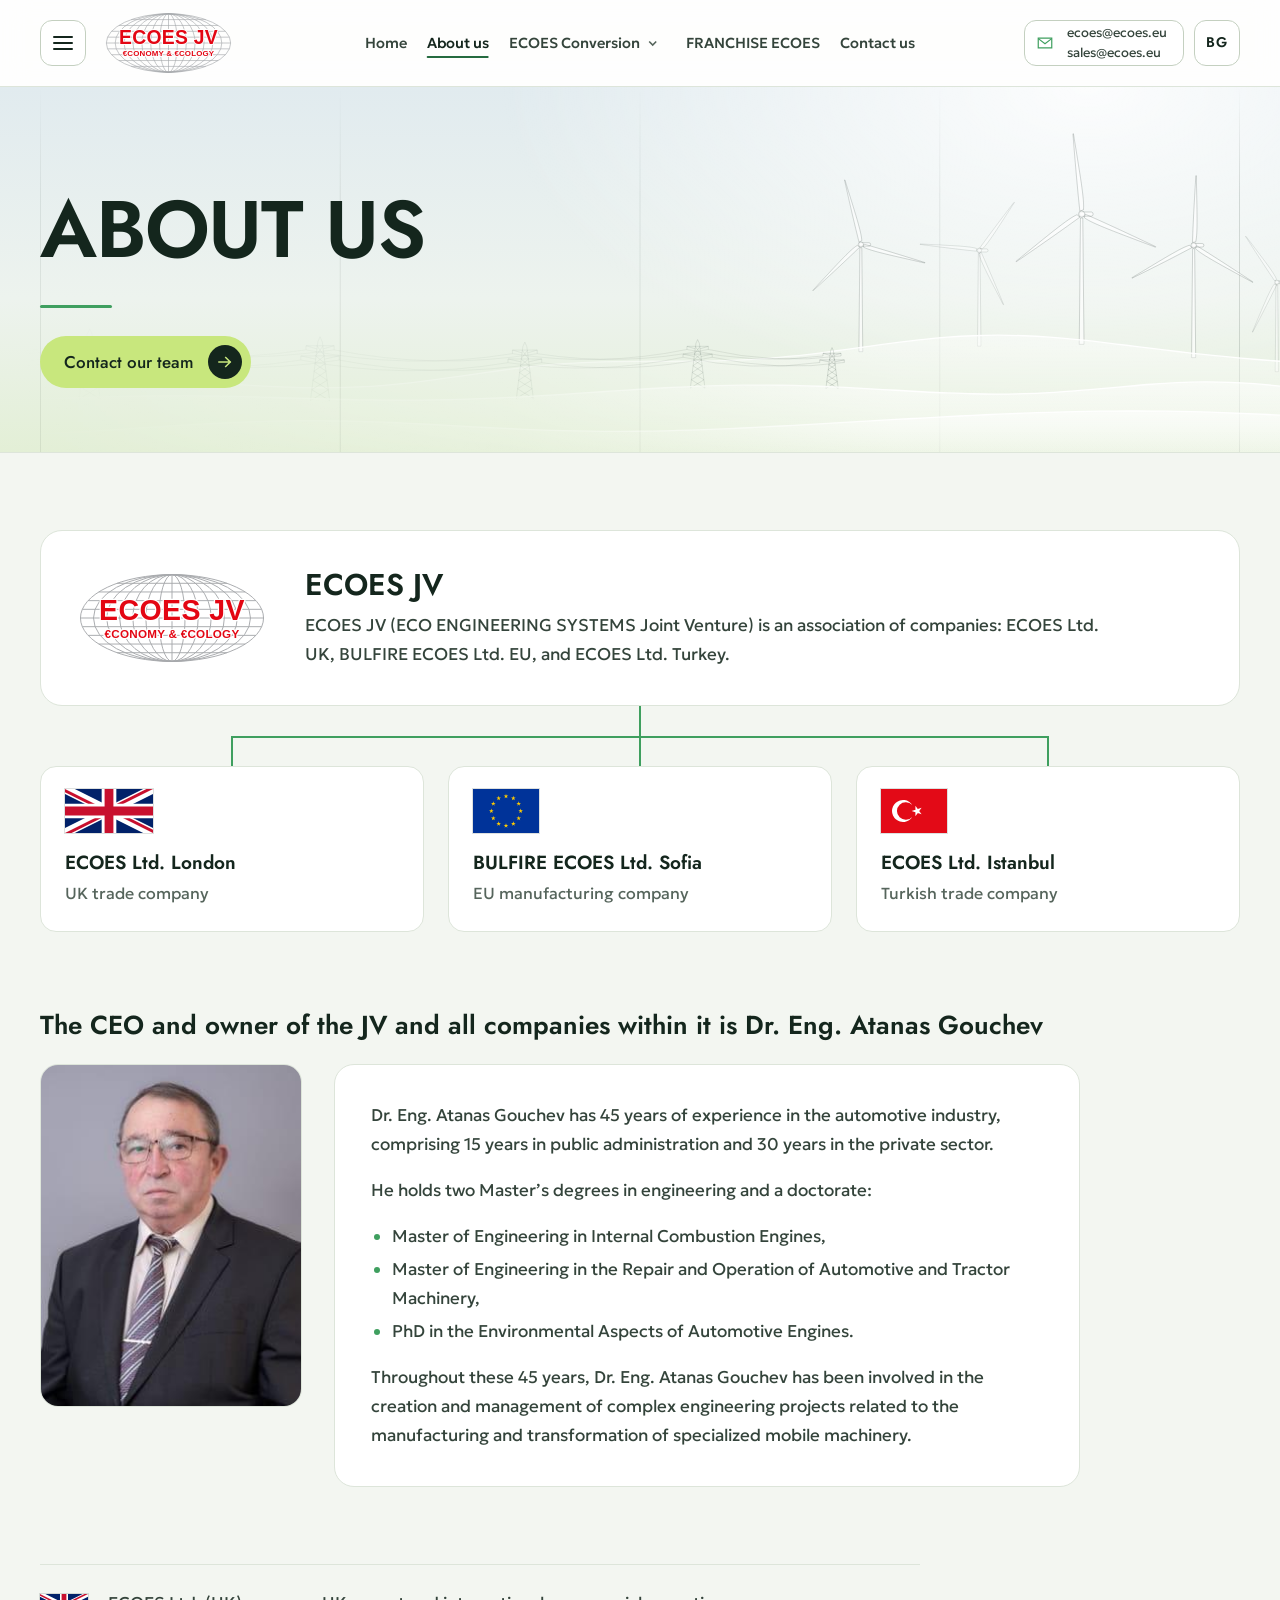
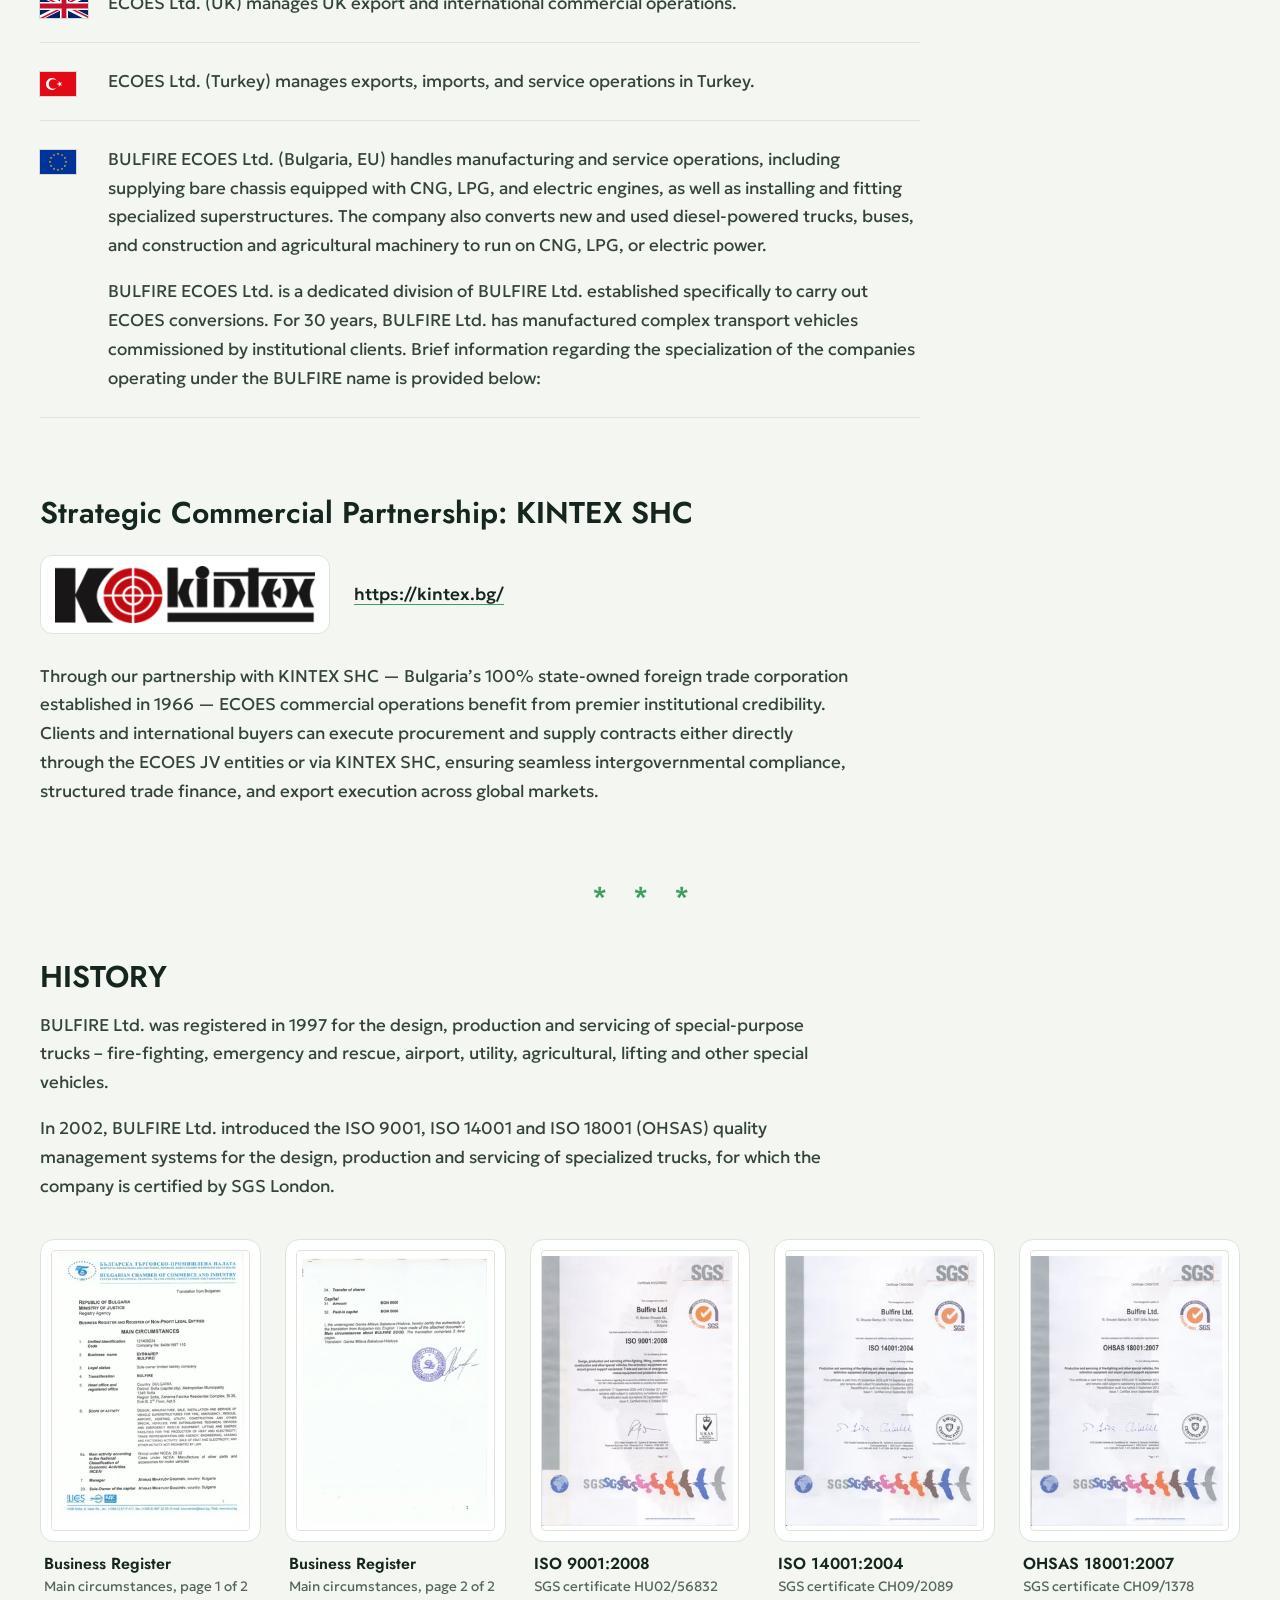
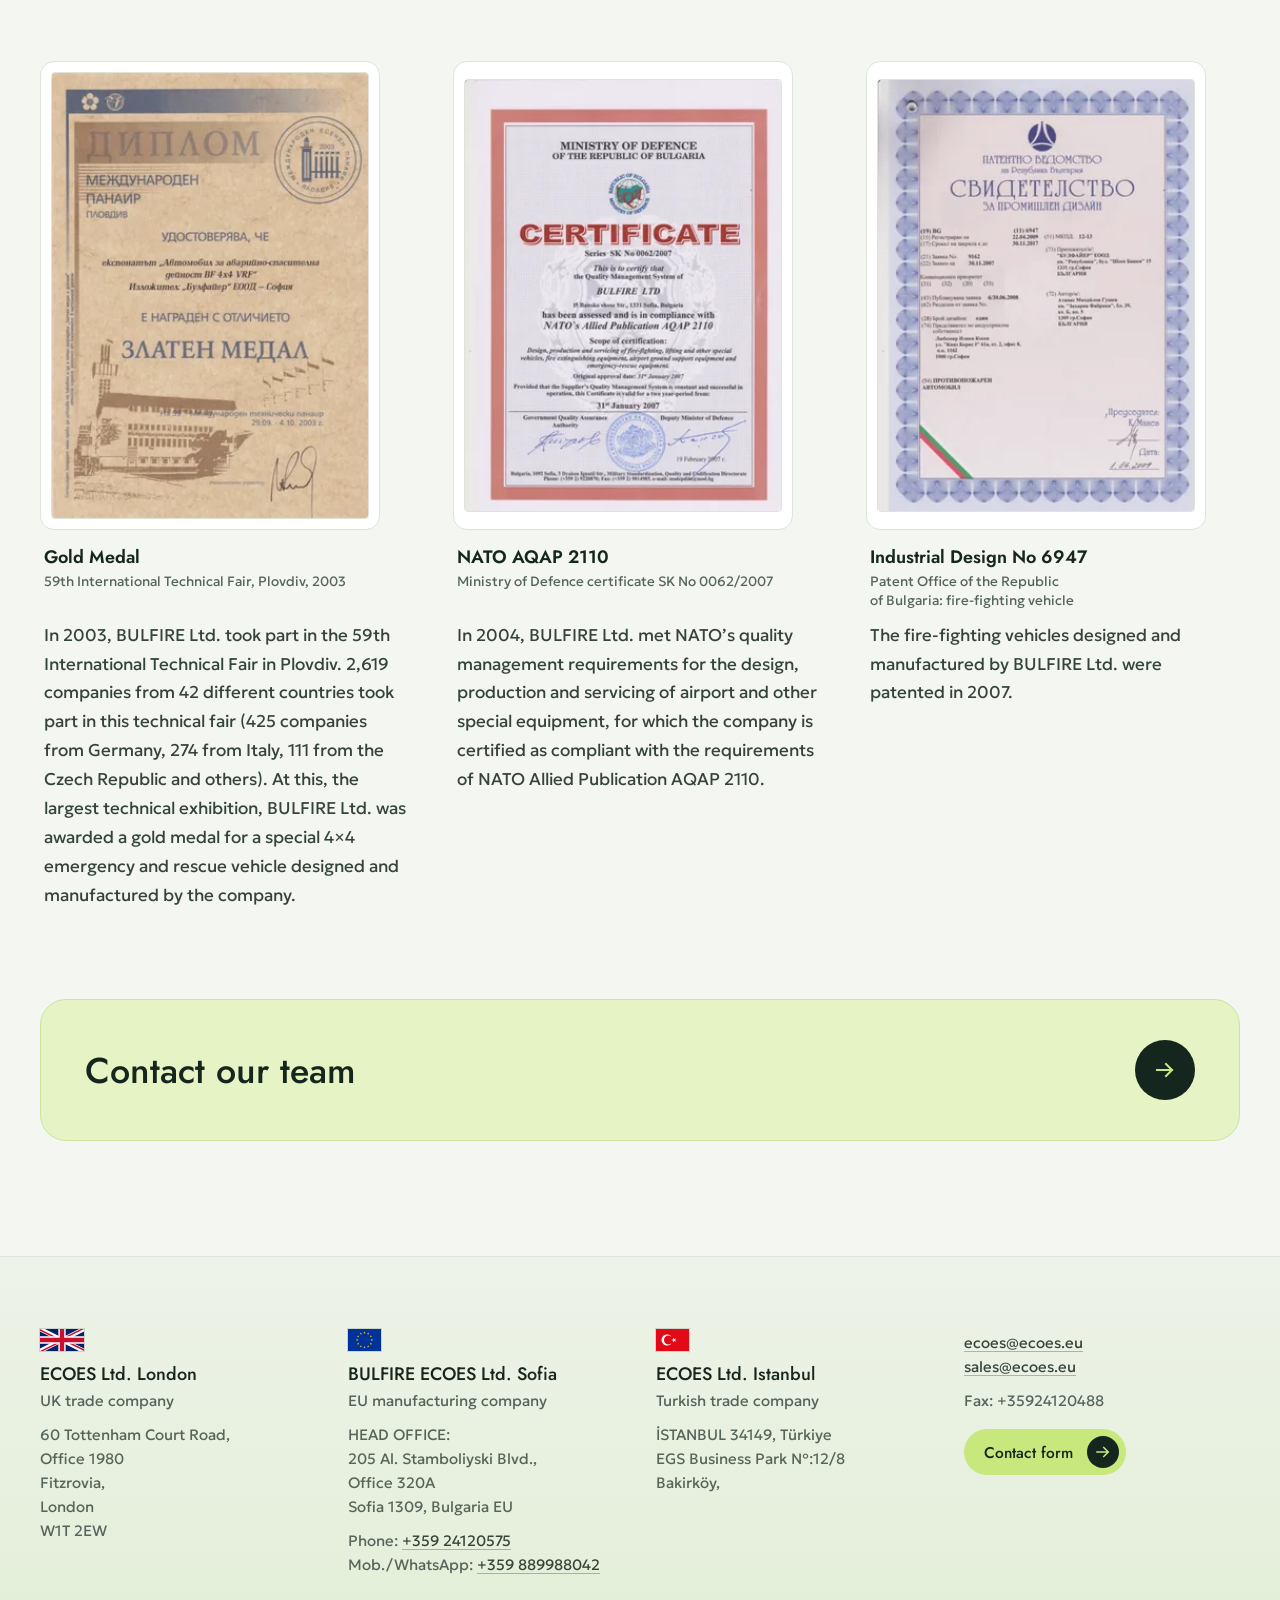
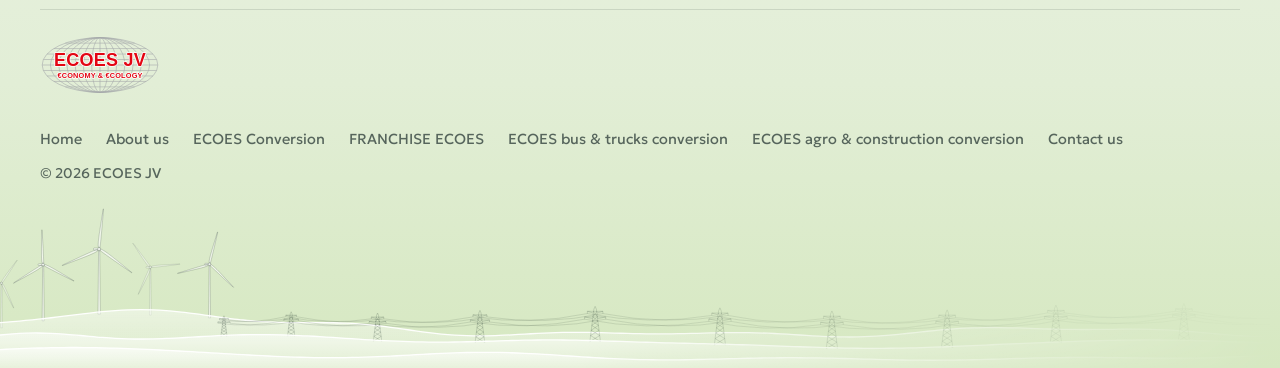
==== about-us/index.html @ 89567ecf "About us HISTORY: industrial design certificate No 6947, the third award The last of the three certi" ====
<!doctype html>
<html lang="en">
<head>
  <meta charset="utf-8">
  <meta name="viewport" content="width=device-width, initial-scale=1">
  <title>About us - ECOES JV</title>
  <meta name="description" content="ECOES JV (ECO ENGINEERING SYSTEMS Joint Venture) is an association of companies: ECOES Ltd. UK, BULFIRE ECOES Ltd. EU, and ECOES Ltd. Turkey.">
  <meta name="theme-color" content="#ffffff">
  <link rel="icon" href="../assets/img/logo.svg" type="image/svg+xml">
  <link rel="preconnect" href="https://fonts.googleapis.com">
  <link rel="preconnect" href="https://fonts.gstatic.com" crossorigin>
  <link href="https://fonts.googleapis.com/css2?family=Geologica:slnt,wght@-12..0,300..700&family=Jost:wght@400..700&display=swap" rel="stylesheet">
  <link rel="stylesheet" href="../assets/css/style.css">
</head>
<body>
  <a class="skip-link" href="#main">Skip to content</a>

  <header class="site-header">
    <div class="container header-inner">
      <button class="nav-toggle" type="button" aria-label="Menu" aria-expanded="false" aria-controls="main-nav"><span></span></button>
      <a class="brand" href="../" aria-label="ECOES JV - Home" translate="no">
        <img src="../assets/img/logo.svg" alt="ECOES JV - €CONOMY &amp; €COLOGY" width="220" height="106">
      </a>
      <nav class="main-nav" id="main-nav" aria-label="Main">
        <ul>
          <li><a href="../"><span class="l10n-src">Home</span><span class="l10n-bg" lang="bg" translate="no">Начало</span></a></li>
          <li><a href="../about-us/" aria-current="page"><span class="l10n-src">About us</span><span class="l10n-bg" lang="bg" translate="no">За нас</span></a></li>
          <li class="has-sub">
            <a href="../electric-conversion/"><span class="l10n-src"><span translate="no">ECOES </span>Conversion</span><span class="l10n-bg" lang="bg" translate="no">ECOES конверсия</span></a>
            <button class="sub-toggle" type="button" aria-expanded="false" aria-controls="sub-conversion" aria-label="ECOES Conversion submenu"><svg viewBox="0 0 12 12" aria-hidden="true" focusable="false"><path d="M2.5 4.5 6 8l3.5-3.5" fill="none" stroke="currentColor" stroke-width="1.6"/></svg></button>
            <div class="sub-panel" id="sub-conversion">
              <ul class="sub-nav">
                <li><a href="../electric-conversions-bus-truck/"><span class="l10n-src"><span translate="no">ECOES </span>bus &amp; trucks conversion</span><span class="l10n-bg" lang="bg" translate="no">ECOES конверсия на автобуси и камиони</span></a></li>
                <li><a href="../electric-agro-truck-construction/"><span class="l10n-src"><span translate="no">ECOES </span>agro &amp; construction conversion</span><span class="l10n-bg" lang="bg" translate="no">ECOES конверсия на селскостопанска и строителна техника</span></a></li>
              </ul>
            </div>
          </li>
          <li><a href="../franchise/"><span class="l10n-src">FRANCHISE<span translate="no"> ECOES</span></span><span class="l10n-bg" lang="bg" translate="no">ФРАНЧАЙЗ ECOES</span></a></li>
          <li><a href="../contact-us/"><span class="l10n-src">Contact us</span><span class="l10n-bg" lang="bg" translate="no">Контакти</span></a></li>
        </ul>
      </nav>
      <address class="header-mail" translate="no">
        <svg class="header-mail-icon" viewBox="0 0 24 24" fill="none" stroke="currentColor" stroke-width="1.6" aria-hidden="true" focusable="false"><path d="M3 5.5h18v13H3z"/><path d="m3.5 6.5 8.5 6.5 8.5-6.5"/></svg>
        <span class="header-mail-list"><a href="mailto:ecoes@ecoes.eu">ecoes@ecoes.eu</a><a href="mailto:sales@ecoes.eu">sales@ecoes.eu</a></span>
      </address>
      <div class="lang-switch" role="group" aria-label="Language" translate="no">
        <a href="./" hreflang="en" lang="en" aria-current="page">EN<span class="visually-hidden"> - English</span></a>
        <a href="../bg/about-us/" hreflang="bg" lang="bg">BG<span class="visually-hidden"> - Български</span></a>
      </div>
    </div>
  </header>

  <main id="main">
    <div class="page-head">
      <div class="container">
        <h1>ABOUT US</h1>
        <a class="btn" href="../contact-us/?topic=other#contact-form"><span class="l10n-src">Contact our team</span><span class="l10n-bg" lang="bg" translate="no">Свържете се с нашия екип</span><svg viewBox="0 0 24 24" fill="none" stroke="currentColor" stroke-width="2" stroke-linecap="square" aria-hidden="true" focusable="false"><path d="M4 12h15M13 6l6 6-6 6"/></svg></a>
      </div>
    </div>

    <div class="page-body">
      <div class="container">

        <section class="org" aria-labelledby="jv-title">
          <div class="org-jv">
            <img src="../assets/img/logo.svg" alt="" width="220" height="106">
            <div>
              <h2 id="jv-title"><span translate="no">ECOES JV</span></h2>
              <p><span translate="no">ECOES JV </span>(ECO ENGINEERING SYSTEMS Joint Venture) is an association of companies:<span translate="no"> ECOES Ltd. </span>UK,<span translate="no"> BULFIRE ECOES Ltd. </span>EU, and<span translate="no"> ECOES Ltd. </span>Turkey.</p>
            </div>
          </div>
          <ul class="org-members">
            <li class="org-member">
              <div class="org-card">
              <img class="flag" src="../assets/img/flags/uk.svg" alt="" width="60" height="30">
              <div>
                <h3><span translate="no">ECOES Ltd. </span>London</h3>
                <p>UK trade company</p>
              </div>
              </div>
            </li>
            <li class="org-member">
              <div class="org-card">
              <img class="flag" src="../assets/img/flags/eu.svg" alt="" width="45" height="30">
              <div>
                <h3><span translate="no">BULFIRE ECOES Ltd. </span>Sofia</h3>
                <p>EU manufacturing company</p>
              </div>
              </div>
            </li>
            <li class="org-member">
              <div class="org-card">
              <img class="flag" src="../assets/img/flags/tr.svg" alt="" width="45" height="30">
              <div>
                <h3><span translate="no">ECOES Ltd. </span>Istanbul</h3>
                <p>Turkish trade company</p>
              </div>
              </div>
            </li>
          </ul>
        </section>

        <section class="ceo" aria-label="CEO">
          <p class="ceo-lead">The CEO and owner of the JV and all companies within it is Dr. Eng. Atanas Gouchev</p>
          <div class="bio">
            <div class="bio-photo">
              <img src="../assets/img/about/atanas-gouchev.jpg" alt="Dr. Eng. Atanas Gouchev" width="262" height="343">
            </div>
            <div class="bio-text">
              <p>Dr. Eng. Atanas Gouchev has 45 years of experience in the automotive industry, comprising 15 years in public administration and 30 years in the private sector.</p>
              <p>He holds two Master’s degrees in engineering and a doctorate:</p>
              <ul>
                <li>Master of Engineering in Internal Combustion Engines,</li>
                <li>Master of Engineering in the Repair and Operation of Automotive and Tractor Machinery,</li>
                <li>PhD in the Environmental Aspects of Automotive Engines.</li>
              </ul>
              <p>Throughout these 45 years, Dr. Eng. Atanas Gouchev has been involved in the creation and management of complex engineering projects related to the manufacturing and transformation of specialized mobile machinery.</p>
            </div>
          </div>
        </section>

        <section class="roles-block" aria-label="Companies">
          <ul class="roles">
            <li class="role">
              <img class="flag" src="../assets/img/flags/uk.svg" alt="" width="60" height="30">
              <div>
                <p><span translate="no">ECOES Ltd. </span>(UK) manages UK export and international commercial operations.</p>
              </div>
            </li>
            <li class="role">
              <img class="flag" src="../assets/img/flags/tr.svg" alt="" width="45" height="30">
              <div>
                <p><span translate="no">ECOES Ltd. </span>(Turkey) manages exports, imports, and service operations in Turkey.</p>
              </div>
            </li>
            <li class="role">
              <img class="flag" src="../assets/img/flags/eu.svg" alt="" width="45" height="30">
              <div>
                <p><span translate="no">BULFIRE ECOES Ltd. </span>(Bulgaria, EU) handles manufacturing and service operations, including supplying bare chassis equipped with CNG, LPG, and electric engines, as well as installing and fitting specialized superstructures. The company also converts new and used diesel-powered trucks, buses, and construction and agricultural machinery to run on CNG, LPG, or electric power.</p>
                <p><span translate="no">BULFIRE ECOES Ltd. </span>is a dedicated division of<span translate="no"> BULFIRE Ltd. </span>established specifically to carry out<span translate="no"> ECOES </span>conversions. For 30 years,<span translate="no"> BULFIRE Ltd. </span>has manufactured complex transport vehicles commissioned by institutional clients. Brief information regarding the specialization of the companies operating under the<span translate="no"> BULFIRE </span>name is provided below:</p>
              </div>
            </li>
          </ul>
        </section>

        <section class="partner" aria-labelledby="partner-title">
          <h2 id="partner-title">Strategic Commercial Partnership:<span translate="no"> KINTEX SHC</span></h2>
          <a class="partner-link" href="https://kintex.bg/" target="_blank" rel="noopener">
            <picture>
              <source srcset="../assets/img/about/kintex.webp" type="image/webp">
              <img src="../assets/img/about/kintex.png" alt="KINTEX" width="301" height="66" loading="lazy">
            </picture>
            <span>https://kintex.bg/<span class="visually-hidden"> (opens in a new tab)</span></span>
          </a>
          <p>Through our partnership with<span translate="no"> KINTEX SHC </span>— Bulgaria’s 100% state-owned foreign trade corporation established in 1966 —<span translate="no"> ECOES </span>commercial operations benefit from premier institutional credibility. Clients and international buyers can execute procurement and supply contracts either directly through the<span translate="no"> ECOES JV </span>entities or via<span translate="no"> KINTEX SHC</span>, ensuring seamless intergovernmental compliance, structured trade finance, and export execution across global markets.</p>
        </section>

        <hr class="asterism">
        <section class="history" id="history" aria-labelledby="history-title">
          <h2 id="history-title">HISTORY</h2>
          <p><span translate="no">BULFIRE Ltd. </span>was registered in 1997 for the design, production and servicing of special-purpose trucks – fire-fighting, emergency and rescue, airport, utility, agricultural, lifting and other special vehicles.</p>
          <p>In 2002,<span translate="no"> BULFIRE Ltd. </span>introduced the ISO 9001, ISO 14001 and ISO 18001 (OHSAS) quality management systems for the design, production and servicing of specialized trucks, for which the company is certified by<span translate="no"> SGS London</span>.</p>
          <ul class="docs" data-close="Close" data-prev="Previous" data-next="Next">
            <li class="doc">
              <a class="doc-link" href="../assets/img/about/history/register-1.jpg" data-webp="../assets/img/about/history/register-1.webp">
                <picture>
                  <source type="image/webp" srcset="../assets/img/about/history/register-1-300.webp 300w, ../assets/img/about/history/register-1.webp 600w" sizes="(max-width: 479px) 45vw, 260px">
                  <img src="../assets/img/about/history/register-1-300.jpg" srcset="../assets/img/about/history/register-1-300.jpg 300w, ../assets/img/about/history/register-1.jpg 600w" sizes="(max-width: 479px) 45vw, 260px" alt="Business Register extract for BULFIRE, main circumstances, English translation by the Bulgarian Chamber of Commerce and Industry, page 1" width="300" height="424" loading="lazy">
                </picture>
              </a>
              <p class="doc-title">Business Register<span class="doc-detail">Main circumstances, page 1 of 2</span></p>
            </li>
            <li class="doc">
              <a class="doc-link" href="../assets/img/about/history/register-2.jpg" data-webp="../assets/img/about/history/register-2.webp">
                <picture>
                  <source type="image/webp" srcset="../assets/img/about/history/register-2-300.webp 300w, ../assets/img/about/history/register-2.webp 600w" sizes="(max-width: 479px) 45vw, 260px">
                  <img src="../assets/img/about/history/register-2-300.jpg" srcset="../assets/img/about/history/register-2-300.jpg 300w, ../assets/img/about/history/register-2.jpg 600w" sizes="(max-width: 479px) 45vw, 260px" alt="Business Register extract for BULFIRE, page 2, with the certification and stamp of the translator" width="300" height="422" loading="lazy">
                </picture>
              </a>
              <p class="doc-title">Business Register<span class="doc-detail">Main circumstances, page 2 of 2</span></p>
            </li>
            <li class="doc">
              <a class="doc-link" href="../assets/img/about/history/iso-9001.jpg" data-webp="../assets/img/about/history/iso-9001.webp">
                <picture>
                  <source type="image/webp" srcset="../assets/img/about/history/iso-9001-300.webp 300w, ../assets/img/about/history/iso-9001.webp 600w" sizes="(max-width: 479px) 45vw, 260px">
                  <img src="../assets/img/about/history/iso-9001-300.jpg" srcset="../assets/img/about/history/iso-9001-300.jpg 300w, ../assets/img/about/history/iso-9001.jpg 600w" sizes="(max-width: 479px) 45vw, 260px" alt="SGS certificate HU02/56832: the management system of Bulfire Ltd meets the requirements of ISO 9001:2008" width="300" height="412" loading="lazy">
                </picture>
              </a>
              <p class="doc-title">ISO 9001:2008<span class="doc-detail">SGS certificate HU02/56832</span></p>
            </li>
            <li class="doc">
              <a class="doc-link" href="../assets/img/about/history/iso-14001.jpg" data-webp="../assets/img/about/history/iso-14001.webp">
                <picture>
                  <source type="image/webp" srcset="../assets/img/about/history/iso-14001-300.webp 300w, ../assets/img/about/history/iso-14001.webp 600w" sizes="(max-width: 479px) 45vw, 260px">
                  <img src="../assets/img/about/history/iso-14001-300.jpg" srcset="../assets/img/about/history/iso-14001-300.jpg 300w, ../assets/img/about/history/iso-14001.jpg 600w" sizes="(max-width: 479px) 45vw, 260px" alt="SGS certificate CH09/2089: the management system of Bulfire Ltd. meets the requirements of ISO 14001:2004" width="300" height="412" loading="lazy">
                </picture>
              </a>
              <p class="doc-title">ISO 14001:2004<span class="doc-detail">SGS certificate CH09/2089</span></p>
            </li>
            <li class="doc">
              <a class="doc-link" href="../assets/img/about/history/ohsas-18001.jpg" data-webp="../assets/img/about/history/ohsas-18001.webp">
                <picture>
                  <source type="image/webp" srcset="../assets/img/about/history/ohsas-18001-300.webp 300w, ../assets/img/about/history/ohsas-18001.webp 600w" sizes="(max-width: 479px) 45vw, 260px">
                  <img src="../assets/img/about/history/ohsas-18001-300.jpg" srcset="../assets/img/about/history/ohsas-18001-300.jpg 300w, ../assets/img/about/history/ohsas-18001.jpg 600w" sizes="(max-width: 479px) 45vw, 260px" alt="SGS certificate CH09/1378: the management system of Bulfire Ltd. meets the requirements of OHSAS 18001:2007" width="300" height="412" loading="lazy">
                </picture>
              </a>
              <p class="doc-title">OHSAS 18001:2007<span class="doc-detail">SGS certificate CH09/1378</span></p>
            </li>
          </ul>
          <ul class="awards">
            <li class="award">
              <a class="doc-link" href="../assets/img/about/history/plovdiv-2003.jpg" data-webp="../assets/img/about/history/plovdiv-2003.webp">
                <picture>
                  <source type="image/webp" srcset="../assets/img/about/history/plovdiv-2003-300.webp 300w, ../assets/img/about/history/plovdiv-2003.webp 583w" sizes="(max-width: 359px) 85vw, 300px">
                  <img src="../assets/img/about/history/plovdiv-2003-300.jpg" srcset="../assets/img/about/history/plovdiv-2003-300.jpg 300w, ../assets/img/about/history/plovdiv-2003.jpg 583w" sizes="(max-width: 359px) 85vw, 300px" alt="Diploma of the International Fair Plovdiv, 2003: the exhibit “Vehicle for emergency and rescue operations BF 4x4 VRF” by Bulfire EOOD, Sofia, is awarded the Gold Medal" width="300" height="423" loading="lazy">
                </picture>
              </a>
              <h3 class="doc-title">Gold Medal<span class="doc-detail">59th International Technical Fair, Plovdiv, 2003</span></h3>
              <p>In 2003,<span translate="no"> BULFIRE Ltd. </span>took part in the 59th International Technical Fair in Plovdiv. 2,619 companies from 42 different countries took part in this technical fair (425 companies from Germany, 274 from Italy, 111 from the Czech Republic and others). At this, the largest technical exhibition,<span translate="no"> BULFIRE Ltd. </span>was awarded a gold medal for a special 4×4 emergency and rescue vehicle designed and manufactured by the company.</p>
            </li>
            <li class="award">
              <a class="doc-link" href="../assets/img/about/history/aqap-2110.jpg" data-webp="../assets/img/about/history/aqap-2110.webp">
                <picture>
                  <source type="image/webp" srcset="../assets/img/about/history/aqap-2110-300.webp 300w, ../assets/img/about/history/aqap-2110.webp 599w" sizes="(max-width: 359px) 85vw, 300px">
                  <img src="../assets/img/about/history/aqap-2110-300.jpg" srcset="../assets/img/about/history/aqap-2110-300.jpg 300w, ../assets/img/about/history/aqap-2110.jpg 599w" sizes="(max-width: 359px) 85vw, 300px" alt="Certificate SK No 0062/2007 of the Ministry of Defence of the Republic of Bulgaria: the quality management system of BULFIRE LTD is in compliance with NATO’s Allied Publication AQAP 2110" width="300" height="409" loading="lazy">
                </picture>
              </a>
              <h3 class="doc-title">NATO AQAP 2110<span class="doc-detail">Ministry of Defence certificate SK No 0062/2007</span></h3>
              <p>In 2004,<span translate="no"> BULFIRE Ltd. </span>met NATO’s quality management requirements for the design, production and servicing of airport and other special equipment, for which the company is certified as compliant with the requirements of NATO Allied Publication AQAP&nbsp;2110.</p>
            </li>
            <li class="award">
              <a class="doc-link" href="../assets/img/about/history/design-6947.jpg" data-webp="../assets/img/about/history/design-6947.webp">
                <picture>
                  <source type="image/webp" srcset="../assets/img/about/history/design-6947-300.webp 300w, ../assets/img/about/history/design-6947.webp 599w" sizes="(max-width: 359px) 85vw, 300px">
                  <img src="../assets/img/about/history/design-6947-300.jpg" srcset="../assets/img/about/history/design-6947-300.jpg 300w, ../assets/img/about/history/design-6947.jpg 599w" sizes="(max-width: 359px) 85vw, 300px" alt="Certificate No 6947 of the Patent Office of the Republic of Bulgaria for the industrial design “Fire-fighting vehicle”, owner BULFIRE EOOD, author Atanas Mihaylov Gouchev, registered on 22 April 2009" width="300" height="409" loading="lazy">
                </picture>
              </a>
              <h3 class="doc-title">Industrial Design No 6947<span class="doc-detail">Patent Office of the Republic of Bulgaria: fire-fighting vehicle</span></h3>
              <p>The fire-fighting vehicles designed and manufactured by<span translate="no"> BULFIRE Ltd. </span>were patented in 2007.</p>
            </li>
          </ul>
        </section>
        <a class="cta plate" href="../contact-us/?topic=other#contact-form">
          <span class="cta-text"><span class="l10n-src">Contact our team</span><span class="l10n-bg" lang="bg" translate="no">Свържете се с нашия екип</span></span>
          <span class="cta-go" aria-hidden="true"><svg viewBox="0 0 24 24" fill="none" stroke="currentColor" stroke-width="2" stroke-linecap="square" aria-hidden="true" focusable="false"><path d="M4 12h15M13 6l6 6-6 6"/></svg></span>
        </a>

      </div>
    </div>
  </main>

  <footer class="site-footer">
    <div class="container">
      <div class="footer-offices">
        <div class="footer-office">
          <img class="flag" src="../assets/img/flags/uk.svg" alt="" width="60" height="30">
          <h2><span translate="no">ECOES Ltd. </span>London</h2>
          <p>UK trade company</p>
          <p translate="no">60 Tottenham Court Road,<br>Office 1980<br>Fitzrovia,<br>London<br>W1T 2EW</p>
        </div>
        <div class="footer-office">
          <img class="flag" src="../assets/img/flags/eu.svg" alt="" width="45" height="30">
          <h2><span translate="no">BULFIRE ECOES Ltd. </span>Sofia</h2>
          <p>EU manufacturing company</p>
          <p>HEAD OFFICE:<br><span translate="no">205 Al. Stamboliyski Blvd.,<br>Office 320A<br>Sofia 1309, Bulgaria EU</span></p>
          <p>Phone: <a href="tel:+35924120575" translate="no">+359 24120575</a><br>Mob./WhatsApp: <a href="tel:+359889988042" translate="no">+359 889988042</a></p>
        </div>
        <div class="footer-office">
          <img class="flag" src="../assets/img/flags/tr.svg" alt="" width="45" height="30">
          <h2><span translate="no">ECOES Ltd. </span>Istanbul</h2>
          <p>Turkish trade company</p>
          <p translate="no">İSTANBUL 34149, Türkiye<br>EGS Business Park №:12/8<br>Bakirköy,</p>
        </div>
        <div class="footer-office">
          <p><a href="mailto:ecoes@ecoes.eu" translate="no">ecoes@ecoes.eu</a><br><a href="mailto:sales@ecoes.eu" translate="no">sales@ecoes.eu</a></p>
          <p>Fax: <span translate="no">+35924120488</span></p>
          <a class="btn" href="../contact-us/#contact-form"><span class="l10n-src">Contact form</span><span class="l10n-bg" lang="bg" translate="no">Форма за контакт</span><svg viewBox="0 0 24 24" fill="none" stroke="currentColor" stroke-width="2" stroke-linecap="square" aria-hidden="true" focusable="false"><path d="M4 12h15M13 6l6 6-6 6"/></svg></a>
        </div>
      </div>
      <div class="footer-inner">
        <a class="footer-brand" href="../" aria-label="ECOES JV - Home" translate="no">
          <img src="../assets/img/logo.svg" alt="ECOES JV" width="220" height="106" loading="lazy">
        </a>
        <nav class="footer-nav" aria-label="Footer">
          <ul>
            <li><a href="../"><span class="l10n-src">Home</span><span class="l10n-bg" lang="bg" translate="no">Начало</span></a></li>
            <li><a href="../about-us/"><span class="l10n-src">About us</span><span class="l10n-bg" lang="bg" translate="no">За нас</span></a></li>
            <li><a href="../electric-conversion/"><span class="l10n-src"><span translate="no">ECOES </span>Conversion</span><span class="l10n-bg" lang="bg" translate="no">ECOES конверсия</span></a></li>
            <li><a href="../franchise/"><span class="l10n-src">FRANCHISE<span translate="no"> ECOES</span></span><span class="l10n-bg" lang="bg" translate="no">ФРАНЧАЙЗ ECOES</span></a></li>
            <li><a href="../electric-conversions-bus-truck/"><span class="l10n-src"><span translate="no">ECOES </span>bus &amp; trucks conversion</span><span class="l10n-bg" lang="bg" translate="no">ECOES конверсия на автобуси и камиони</span></a></li>
            <li><a href="../electric-agro-truck-construction/"><span class="l10n-src"><span translate="no">ECOES </span>agro &amp; construction conversion</span><span class="l10n-bg" lang="bg" translate="no">ECOES конверсия на селскостопанска и строителна техника</span></a></li>
            <li><a href="../contact-us/"><span class="l10n-src">Contact us</span><span class="l10n-bg" lang="bg" translate="no">Контакти</span></a></li>
          </ul>
        </nav>
      </div>
      <p class="footer-copy">© 2026 <span translate="no">ECOES JV</span></p>
    </div>
  </footer>

  <script src="../assets/js/main.js" defer></script>
  <script src="../assets/js/gallery.js" defer></script>
</body>
</html>
---- assets/css/style.css ----
/* ECOES JV — site styles
   Bright, airy eco look: a sky-to-meadow light in the hero and the page heads, crossed by thin
   column lines on the content grid; white cards with soft corners; deep forest-green ink,
   leaf-green lines and fresh lime for the buttons. The brand red is kept for the € signs.
   Every text box wraps, so the layout holds when the page is translated. Notes in CLAUDE.md. */

:root {
  color-scheme: light;

  /* palette */
  --haze: #f3f6f1;          /* page ground: morning haze */
  --paper: #ffffff;         /* cards, header, panels */
  --sky: #e1ebef;           /* top of the hero light */
  --meadow: #d6e8c1;        /* bottom of the hero light, footer */
  --ink: #14261d;           /* headings, strong text */
  --text: #34443b;          /* body text */
  --muted: #56655c;         /* secondary text */
  --line: #dde5da;          /* hairlines, card edges */
  --line-strong: #c4d0c0;   /* frames of the header controls */
  --field-edge: #84967f;    /* form fields (3:1 on white) */
  --leaf: #256b40;          /* links, numbers, focus ring */
  --sprout: #3f9f5f;        /* drawn lines: hero trace, wires, nodes, markers */
  --lime: #c8e77d;          /* buttons */
  --lime-deep: #b6dc5c;     /* button hover */
  --lime-soft: #e6f3c4;     /* the closing call to action */
  --signal: #e30613;        /* brand red: the € signs, missing data */
  --error: #b42318;
  --grid-line: rgba(20, 38, 29, .08);
  --lift: 0 22px 44px -26px rgba(20, 38, 29, .32);

  /* type */
  --font-display: "Jost", "Futura", "Century Gothic", Arial, sans-serif;
  --font-text: "Geologica", "Segoe UI", Arial, sans-serif;

  /* layout */
  --container: 1320px;
  --gutter: clamp(16px, 4vw, 40px);
  --header-h: 86px;
  --radius: 18px;

  /* layers */
  --z-header: 50;
  --z-skip: 100;
}

*, *::before, *::after { box-sizing: border-box; }

html {
  -webkit-text-size-adjust: 100%;
  scroll-padding-top: calc(var(--header-h) + 16px);
}
html.nav-lock,
html.lightbox-open { overflow: hidden; }

body {
  margin: 0;
  font-family: var(--font-text);
  font-size: 17px;
  font-weight: 400;
  line-height: 1.7;
  color: var(--text);
  background: var(--haze);
  -webkit-font-smoothing: antialiased;
  overflow-wrap: break-word;
}

img { max-width: 100%; display: block; }
a { color: inherit; }
a, button { touch-action: manipulation; }
strong { font-weight: 600; color: var(--ink); }
em { font-style: oblique 10deg; }
::selection { background: var(--lime); color: var(--ink); }

:focus-visible {
  outline: 2px solid var(--leaf);
  outline-offset: 3px;
}

.container {
  width: 100%;
  max-width: calc(var(--container) + 2 * var(--gutter));
  margin: 0 auto;
  padding: 0 var(--gutter);
}

.visually-hidden {
  position: absolute !important;
  width: 1px;
  height: 1px;
  margin: -1px;
  padding: 0;
  overflow: hidden;
  clip: rect(0 0 0 0);
  white-space: nowrap;
  border: 0;
}

.skip-link {
  position: absolute;
  left: -9999px;
  top: 12px;
  z-index: var(--z-skip);
  padding: 10px 16px;
  border-radius: 10px;
  background: var(--leaf);
  color: var(--paper);
  font-weight: 600;
}
.skip-link:focus { left: 12px; }

/* ---------- Cards: one soft shape for every panel ---------- */

.plate,
.org-jv, .org-card, .bio-photo, .bio-text, .callout, .option,
.doc-section--plate, .office, .figure, .partner-link picture, .sub-nav, .doc-link {
  --edge: var(--line);
  --fill: var(--paper);
  border: 1px solid var(--edge);
  border-radius: var(--radius);
  background: var(--fill);
}

/* ---------- Header and navigation ---------- */

.site-header {
  position: sticky;
  top: 0;
  z-index: var(--z-header);
  border-bottom: 1px solid var(--line);
}
/* the blur sits on a pseudo-element so the full-screen menu is not trapped inside the header */
.site-header::before {
  content: "";
  position: absolute;
  inset: 0;
  z-index: -1;
  background: rgba(255, 255, 255, .88);
  -webkit-backdrop-filter: saturate(140%) blur(14px);
          backdrop-filter: saturate(140%) blur(14px);
}

.header-inner {
  min-height: var(--header-h);
  display: flex;
  align-items: center;
  gap: 18px;
  padding-top: 8px;
  padding-bottom: 8px;
}

.brand {
  position: relative;
  z-index: 2;
  display: inline-flex;
  flex-shrink: 0;
  margin-right: auto;
}
.brand img { height: 62px; width: auto; }

.main-nav { flex: 1 1 auto; min-width: 0; }
.main-nav ul {
  list-style: none;
  margin: 0;
  padding: 0;
  display: flex;
  flex-wrap: nowrap;
  justify-content: center;
  align-items: center;
  column-gap: calc(20px * var(--nav-scale, 1));
}
/* centred between the logo and the right-hand group, then moved by main.js (--nav-shift) to
   the middle of the window, as far as the free space allows (the two sides differ in width) */
.main-nav > ul { transform: translateX(var(--nav-shift, 0px)); }
.nav-open .main-nav > ul { transform: none; }
.main-nav a {
  position: relative;
  display: flex;
  align-items: center;
  min-height: 40px;
  font-size: calc(14.5px * var(--nav-scale, 1));
  font-weight: 500;
  line-height: 1.25;
  color: var(--text);
  text-decoration: none;
  white-space: nowrap;
  transition: color .2s ease-out;
}
.main-nav a::after {
  content: "";
  position: absolute;
  left: 0;
  right: 0;
  bottom: 5px;
  height: 2px;
  border-radius: 2px;
  background: var(--sprout);
  transform: scaleX(0);
  transform-origin: left center;
  transition: transform .2s ease-out;
}
.main-nav a:hover { color: var(--ink); }
.main-nav a:hover::after { transform: scaleX(1); }
.main-nav a[aria-current="page"] { color: var(--ink); }
.main-nav a[aria-current="page"]::after { transform: scaleX(1); background: var(--leaf); }

/* "ECOES Conversion" and its two conversion pages: with a mouse the panel slides down on hover,
   the arrow button opens it for touch and keyboard. A green wire drops from the link to the panel,
   which main.js shifts left (--sub-shift) if it would leave the window. */
.main-nav .has-sub { position: relative; display: flex; align-items: center; }
.sub-toggle {
  display: inline-flex;
  align-items: center;
  justify-content: center;
  width: max(24px, calc(26px * var(--nav-scale, 1)));
  height: 40px;
  padding: 0;
  color: var(--muted);
  background: none;
  border: 0;
  border-radius: 8px;
  cursor: pointer;
  transition: color .2s ease-out;
}
.sub-toggle svg { width: 12px; height: 12px; transition: transform .2s ease-out; }
.sub-toggle:hover,
.sub-toggle[aria-expanded="true"] { color: var(--leaf); }
.sub-toggle[aria-expanded="true"] svg { transform: rotate(180deg); }

.sub-panel {
  --wire: 26px;
  position: absolute;
  top: 100%;
  left: var(--sub-shift, 0px);
  z-index: 3;
  width: max-content;
  max-width: min(580px, calc(100vw - 32px));
  padding-top: var(--wire);          /* part of the panel, so the hover holds on the way down */
  visibility: hidden;
  opacity: 0;
  transform: translateY(-10px);
  transition: opacity .18s ease-out, transform .18s ease-out, visibility 0s linear .18s;
}
.sub-panel::before {                 /* the wire, from the link's underline to the panel */
  content: "";
  position: absolute;
  top: -5px;
  left: calc(14px - var(--sub-shift, 0px));
  width: 2px;
  height: calc(var(--wire) + 5px);
  background: var(--sprout);
}
.main-nav .has-sub.is-open > a::after { transform: scaleX(1); }
.has-sub.is-open > .sub-panel {
  visibility: visible;
  opacity: 1;
  transform: none;
  transition: opacity .18s ease-out, transform .18s ease-out, visibility 0s;
}
@media (hover: hover) {
  .has-sub:hover > .sub-panel {
    visibility: visible;
    opacity: 1;
    transform: none;
    transition: opacity .18s ease-out, transform .18s ease-out, visibility 0s;
  }
  .has-sub.is-dismissed:hover > .sub-panel {      /* closed with Escape until the mouse leaves */
    visibility: hidden;
    opacity: 0;
    transform: translateY(-10px);
  }
  .has-sub:hover > .sub-toggle { color: var(--leaf); }
  .has-sub:hover > .sub-toggle svg { transform: rotate(180deg); }
  .main-nav .has-sub:hover > a::after { transform: scaleX(1); }
}
.main-nav .sub-nav {                 /* a column, not the row of the links above */
  --radius: 14px;
  display: block;
  margin: 0;
  padding: 6px 0;
  box-shadow: 0 18px 40px -16px rgba(20, 38, 29, .22);
}
.sub-nav li + li { margin: 0 16px; border-top: 1px solid var(--line); }
.sub-nav li + li a { margin: 0 -16px; }
.main-nav .sub-nav a {
  gap: 12px;
  min-height: 48px;
  padding: 10px 24px 10px 18px;
  font-size: 15px;
  line-height: 1.35;
  white-space: normal;
}
.main-nav .sub-nav a::after { content: none; }
.main-nav .sub-nav a::before {       /* the diamond of the lists on the document pages */
  content: "";
  flex-shrink: 0;
  width: 7px;
  height: 7px;
  border: 1px solid var(--sprout);
  transform: rotate(45deg);
  transition: background-color .2s ease-out;
}
.main-nav .sub-nav a:hover::before { background: var(--sprout); }
.main-nav .sub-nav a[aria-current="page"]::before { background: var(--leaf); border-color: var(--leaf); }
.main-nav .sub-nav a:focus-visible { outline-offset: -4px; }
/* on the bus & trucks and agro pages the parent link carries the current-page mark */
.main-nav .has-sub.is-current > a { color: var(--ink); }
.main-nav .has-sub.is-current > a::after { transform: scaleX(1); background: var(--leaf); }

/* the header row may use more width than the page content */
.site-header .container { max-width: calc(1700px + 2 * var(--gutter)); }

/* our own Bulgarian wording (links, buttons), shown when the page is translated to Bulgarian (the browser sets lang="bg") */
.l10n-bg { display: none; }
html[lang|="bg"] .l10n-src { display: none; }
html[lang|="bg"] .l10n-bg { display: inline; }

/* small white frames in the header: the menu button (left), the e-mail box and the language switch (right) */
.nav-toggle,
.header-mail,
.lang-switch {
  position: relative;
  z-index: 2;
  flex-shrink: 0;
  border: 1px solid var(--line-strong);
  border-radius: 12px;
  background: var(--paper);
  transition: border-color .2s ease-out;
}

/* the two e-mail addresses, one above the other, left of the language button (client's request).
   It gives way first when the row of links needs the room (main.js adds .mail-off), and on phones. */
.header-mail {
  display: flex;
  align-items: center;
  gap: 9px;
  height: 46px;
  margin-right: -8px;               /* one group with the language button */
  padding: 0 12px 0 11px;
  font-style: normal;
}
.header-mail-icon { width: 18px; height: 18px; flex-shrink: 0; color: var(--sprout); }
.header-mail-list { display: flex; flex-direction: column; }
.header-mail a {
  display: block;
  padding: 0 4px;
  border-radius: 6px;
  font-size: 13px;
  line-height: 20px;
  color: var(--text);
  text-decoration: none;
  transition: color .2s ease-out;
}
.header-mail a:hover { color: var(--leaf); }
.header-mail a:focus-visible { outline-offset: -1px; }
.mail-off .header-mail { display: none; }
@media (max-width: 479px) {
  .header-mail { display: none; }
}

/* the menu button: always there, left of the logo, opens every section full-screen */
.nav-toggle {
  display: inline-flex;
  width: 46px;
  height: 46px;
  padding: 0;
  align-items: center;
  justify-content: center;
  color: var(--ink);
  cursor: pointer;
  transition: color .2s ease-out, border-color .2s ease-out;
}
.nav-toggle:hover { color: var(--leaf); border-color: var(--leaf); }
.nav-toggle span,
.nav-toggle span::before,
.nav-toggle span::after {
  display: block;
  width: 20px;
  height: 2px;
  border-radius: 2px;
  background: currentColor;
  position: relative;
  transition: transform .2s ease-out, background-color .2s ease-out;
}
.nav-toggle span::before,
.nav-toggle span::after { content: ""; position: absolute; left: 0; }
.nav-toggle span::before { top: -6px; }
.nav-toggle span::after { top: 6px; }
.nav-open .nav-toggle span { background: transparent; }
.nav-open .nav-toggle span::before { transform: translateY(6px) rotate(45deg); }
.nav-open .nav-toggle span::after { transform: translateY(-6px) rotate(-45deg); }

/* language switch, right end of the header: shows the other language (BG on English pages, EN on
   Bulgarian ones) in a frame the size of the menu button, so the row of links keeps its room.
   The link to the current language stays in the markup for main.js but is not shown. */
.lang-switch { display: flex; }
.lang-switch:hover { border-color: var(--leaf); }
.lang-switch a {
  display: inline-flex;
  align-items: center;
  justify-content: center;
  min-width: 44px;
  height: 44px;
  padding: 0 8px;
  border-radius: 11px;
  font-family: var(--font-display);
  font-size: 14px;
  font-weight: 600;
  letter-spacing: .06em;
  color: var(--ink);
  text-decoration: none;
  transition: color .2s ease-out;
}
.lang-switch a:hover { color: var(--leaf); }
.lang-switch a[aria-current] { display: none; }

/* main.js scales the row of links down so it stays on one line in any language; below 1024px only the menu button remains */
.nav-inline-off .main-nav { display: none; }

/* full-screen menu */
.nav-open .main-nav {
  position: fixed;
  inset: 0;
  z-index: 1;
  display: flex;
  overflow-y: auto;
  padding: calc(var(--header-h) + 32px) var(--gutter) 48px;
  background:
    url("../img/deco/landscape.svg") right bottom / auto clamp(150px, 28vw, 380px) no-repeat,
    linear-gradient(180deg, var(--sky) 0%, var(--haze) 45%, #e4efd7 100%);
  visibility: visible;
  animation: menu-in .22s ease-out;
}
@keyframes menu-in { from { opacity: 0; transform: translateY(-8px); } }
.nav-open .main-nav ul {
  flex-direction: column;
  flex-wrap: nowrap;
  align-items: stretch;
  justify-content: flex-start;
  width: 100%;
  max-width: var(--container);
  margin: 0 auto auto;
}
.nav-open .main-nav li { border-bottom: 1px solid rgba(20, 38, 29, .12); }
.nav-open .main-nav a {
  min-height: 64px;
  padding: 10px 0;
  font-family: var(--font-display);
  font-size: clamp(20px, 3.2vw, 32px);
  font-weight: 500;
  color: var(--ink);
  white-space: normal;
}
.nav-open .main-nav a::after { bottom: 0; right: auto; width: 56px; }
/* in the full-screen menu the two conversion pages sit under "ECOES Conversion", on a green rail */
.nav-open .main-nav .has-sub { display: block; }
.nav-open .sub-toggle { display: none; }
.nav-open .sub-panel {
  position: static;
  width: auto;
  max-width: none;
  padding: 0 0 16px;
  visibility: visible;
  opacity: 1;
  transform: none;
  transition: none;
}
.nav-open .sub-panel::before { content: none; }
.nav-open .main-nav .sub-nav {
  width: auto;
  margin: 0 0 0 4px;
  padding: 0 0 0 22px;
  border: 0;
  border-left: 2px solid var(--sprout);
  border-radius: 0;
  background: none;
  box-shadow: none;
}
.nav-open .main-nav .sub-nav li { margin: 0; border: 0; }
.nav-open .main-nav .sub-nav a {
  margin: 0;
  min-height: 52px;
  padding: 8px 0;
  font-size: clamp(17px, 2.4vw, 24px);
}

/* ---------- The light of the hero and the page heads ----------
   Sky at the top, a sunny haze, meadow green at the bottom; thin column lines on the content grid. */

.hero,
.page-head {
  position: relative;
  overflow: hidden;
  border-bottom: 1px solid var(--line);
}
.hero::before,
.page-head::before {
  content: "";
  position: absolute;
  top: 0;
  bottom: 0;
  left: max(var(--gutter), calc(50% - var(--container) / 2));
  right: max(var(--gutter), calc(50% - var(--container) / 2));
  border-right: 1px solid var(--grid-line);
  background: linear-gradient(90deg, var(--grid-line) 1px, transparent 1px) 0 0 / 25% 100%;
  pointer-events: none;
}
@media (max-width: 767px) {
  .hero::before,
  .page-head::before { background-size: 50% 100%; }
}

/* The transparent landscape (assets/img/deco, drawn by tools/landscape.py): misty hills in layers
   of translucent white, a wind farm and a power line. White only, so it lightens the light behind
   the text and never darkens it. Anchored bottom right at the height set per place; the drawing
   continues far to the left, so it covers any width. Also in the menu and, mirrored, the footer.
   Home has its own symmetrical scene (see the hero). */
.hero::after,
.page-head::after,
.site-footer::before {
  content: "";
  position: absolute;
  right: 0;
  bottom: 0;
  left: 0;
  background: url("../img/deco/landscape.svg") right bottom / auto 100% no-repeat;
  pointer-events: none;
}
@media (forced-colors: active) {
  .hero::after,
  .page-head::after,
  .site-footer::before { display: none; }
  .nav-open .main-nav { background-image: none; }
}

/* ---------- Home: hero ---------- */

.hero {
  isolation: isolate;   /* layers, back to front: column lines, globe, landscape, then the text */
  background:
    radial-gradient(1100px 640px at 80% 4%, rgba(255, 255, 255, .95), rgba(255, 255, 255, 0) 62%),
    linear-gradient(180deg, var(--sky) 0%, #edf3ee 46%, #e3efd5 76%, var(--meadow) 100%);
}
.hero::before {
  z-index: -3;
  -webkit-mask-image: linear-gradient(to bottom, transparent, #000 16%, #000 84%, transparent);
          mask-image: linear-gradient(to bottom, transparent, #000 16%, #000 84%, transparent);
}
.hero-globe {
  /* the logo's globe, drawn large and faint, centred behind the slogan as in the logo */
  position: absolute;
  z-index: -2;
  top: 50%;
  left: 50%;
  width: min(1100px, 95vw);
  height: auto;
  transform: translate(-50%, -50%);
  color: var(--sprout);
  opacity: .3;
  pointer-events: none;
}
/* a wind farm on each side of the centred slogan, a low valley under the words (no power line);
   the drawing takes the width of the hero (at least 560px, centred) */
.hero::after {
  z-index: -1;
  top: 0;
  background: url("../img/deco/landscape-hero.svg") center bottom / max(100%, 560px) auto no-repeat;
}
/* the text stands centred (client's request): the company name, €CONOMY over €COLOGY at the
   same width, the green line below */
.hero-inner {
  position: relative;
  min-height: clamp(440px, 74vh, 780px);
  display: flex;
  flex-direction: column;
  justify-content: flex-end;
  align-items: center;
  text-align: center;
  padding-top: clamp(56px, 10vh, 120px);
  padding-bottom: clamp(48px, 8vh, 96px);
}
.hero h1 { margin: 0; font-weight: inherit; }
.hero-name {
  display: block;
  max-width: 46ch;
  margin-inline: auto;
  font-size: clamp(14px, 1.6vw, 19px);
  font-weight: 500;
  line-height: 1.45;
  letter-spacing: .04em;
  color: var(--text);   /* not muted: the globe's lines run behind it */
}
.hero-slogan {
  display: block;
  margin-top: .18em;
  font-family: var(--font-display);
  font-size: clamp(44px, 9vw, 128px);
  font-weight: 600;
  line-height: .98;
  letter-spacing: -.02em;
  color: var(--ink);
}
/* one word per line. In Jost 600 €CONOMY is 0.41em wider than €COLOGY: tighten the one and open
   the other by the same amount over their six gaps, so both lines start and end flush. The space
   after the last letter is taken back, so the letters themselves are centred. */
.hero-word {
  display: block;
  letter-spacing: var(--track);
  margin-right: calc(-1 * var(--track));
}
.hero-word--economy { --track: -.054em; }
.hero-word--ecology { --track: .014em; }
.eu { color: var(--signal); }
.hero-trace {
  display: block;
  width: min(100%, 1000px);   /* centred under the slogan; the line draws in over 1000px at most */
  height: 28px;
  margin-top: clamp(28px, 4vw, 44px);
  overflow: visible;
}
.hero-trace path {
  fill: none;
  stroke: var(--sprout);
  stroke-width: 2;
  stroke-linejoin: round;
  vector-effect: non-scaling-stroke;
  stroke-dasharray: 1;
  stroke-dashoffset: 1;
  animation: trace-in 1.8s .35s cubic-bezier(.65, 0, .25, 1) forwards;
}
@keyframes trace-in { to { stroke-dashoffset: 0; } }

/* ---------- Home: section tiles ---------- */

.tiles-section { padding: clamp(48px, 7vw, 96px) 0 clamp(64px, 9vw, 120px); }
.tiles {
  display: grid;
  grid-template-columns: minmax(0, 1fr);
  gap: clamp(18px, 2.4vw, 28px);
}
@media (min-width: 860px) {
  .tiles { grid-template-columns: repeat(2, minmax(0, 1fr)); }
}

.tile {
  --radius: 22px;
  display: flex;
  flex-direction: column;
  color: inherit;
  text-decoration: none;
  transition: transform .3s cubic-bezier(.2, .7, .2, 1), box-shadow .3s ease-out, border-color .2s ease-out;
}
.tile-media {
  flex: 1;
  display: flex;
  flex-direction: column;
  gap: 10px;
  margin: 10px 10px 0;
  padding: 14px 14px 10px;
  border-radius: 14px;
  background: var(--paper);
}
.tile-media picture { margin-top: auto; }
.tile-media img {
  width: 100%;
  height: auto;
  transition: transform .5s cubic-bezier(.2, .7, .2, 1);
}
.tile-foot {
  display: flex;
  align-items: center;
  justify-content: space-between;
  gap: 18px;
  padding: 20px 24px 24px;
  border-top: 1px solid var(--line);
}
.tile-foot h2 {
  margin: 0;
  font-family: var(--font-display);
  font-size: clamp(19px, 1.8vw, 24px);
  font-weight: 600;
  line-height: 1.2;
  color: var(--ink);
  text-wrap: balance;
}
.tile-go {
  flex-shrink: 0;
  display: inline-flex;
  align-items: center;
  justify-content: center;
  width: 48px;
  height: 48px;
  border-radius: 50%;
  color: var(--ink);
  background: var(--lime);
  transition: background-color .2s ease-out, color .2s ease-out;
}
.tile-go svg { width: 20px; height: 20px; transition: transform .2s ease-out; }
.tile:hover, .tile:focus-visible { --edge: var(--line-strong); box-shadow: var(--lift); transform: translateY(-3px); }
.tile:hover .tile-media img { transform: scale(1.03); }
.tile:hover .tile-go, .tile:focus-visible .tile-go { background: var(--ink); color: var(--lime); }
.tile:hover .tile-go svg { transform: translateX(3px); }

/* labels that belong to a photo: they wrap instead of sitting on top of it */
.chips {
  list-style: none;
  margin: 0;
  padding: 0;
  display: flex;
  flex-wrap: wrap;
  gap: 8px;
}
.chips li {
  padding: 5px 12px;
  border-radius: 999px;
  font-size: 13.5px;
  font-weight: 600;
  line-height: 1.3;
  color: var(--ink);
  background: #edf3e7;
}

/* ---------- Inner pages ---------- */

.page-head {
  background:
    radial-gradient(900px 480px at 85% 0%, rgba(255, 255, 255, .9), rgba(255, 255, 255, 0) 65%),
    linear-gradient(180deg, var(--sky) 0%, #edf3ee 58%, #e3efd6 100%);
}
.page-head::before {
  -webkit-mask-image: linear-gradient(to bottom, transparent, #000 30%);
          mask-image: linear-gradient(to bottom, transparent, #000 30%);
}
.page-head .container {
  position: relative;
  z-index: 1;
  padding-top: clamp(48px, 8vw, 104px);
  padding-bottom: clamp(36px, 5vw, 64px);
}
/* the landscape beside the title, fading out towards the text on the left; never taller than the
   head, so short heads keep the turbines whole. Below 1024px the text takes the full width, so
   the landscape gets a band of its own under the button. */
.page-head::after {
  height: min(26vw, 400px, 100% - 28px);
  -webkit-mask-image: linear-gradient(90deg, transparent 0, rgba(0, 0, 0, .35) 40%, #000 70%);
          mask-image: linear-gradient(90deg, transparent 0, rgba(0, 0, 0, .35) 40%, #000 70%);
}
@media (max-width: 1023px) {
  .page-head { --land-h: clamp(130px, 20vw, 196px); }
  .page-head .container { padding-bottom: calc(var(--land-h) + 12px); }
  .page-head::after {
    height: var(--land-h);
    -webkit-mask-image: none;
            mask-image: none;
  }
}
.page-head h1 {
  margin: 0;
  max-width: 22ch;
  font-family: var(--font-display);
  font-size: clamp(36px, 6.4vw, 80px);
  font-weight: 600;
  letter-spacing: -.015em;
  line-height: 1;
  color: var(--ink);
  text-wrap: balance;
}
.page-head .h1-long {
  max-width: 28ch;
  font-size: clamp(30px, 4.8vw, 62px);
  line-height: 1.04;
}
.page-head h1::after {
  /* a short green line under every page title */
  content: "";
  display: block;
  width: 72px;
  height: 3px;
  margin-top: .45em;
  border-radius: 3px;
  background: var(--sprout);
}
.page-lead {
  margin: 24px 0 0;
  max-width: 62ch;
  font-size: clamp(18px, 1.8vw, 21px);
  font-weight: 400;
  line-height: 1.55;
  color: var(--ink);
}
.page-lead--strong { font-weight: 600; }

.page-body { padding: clamp(40px, 6vw, 80px) 0 clamp(64px, 9vw, 120px); }
/* zero-specificity defaults, so component rules below always win */
.page-body :where(section + section) { margin-top: clamp(48px, 6vw, 88px); }
.page-body :where(h2) {
  margin: 0 0 16px;
  font-family: var(--font-display);
  font-size: clamp(22px, 2.4vw, 30px);
  font-weight: 600;
  line-height: 1.2;
  color: var(--ink);
  text-wrap: balance;
}
.page-body :where(p) { margin: 0 0 1em; max-width: 68ch; }
.page-body :where(p:last-child) { margin-bottom: 0; }

.text-link {
  color: var(--leaf);
  text-decoration: underline;
  text-decoration-color: var(--sprout);
  text-decoration-thickness: 1px;
  text-underline-offset: 4px;
  transition: color .2s ease-out;
}
.text-link:hover { color: var(--ink); }

.flag {
  display: block;
  width: auto;
  height: 30px;
  box-shadow: 0 0 0 1px rgba(20, 38, 29, .14);
}

/* photo collage on a white card */
.figure {
  --radius: 20px;
  display: flex;
  flex-direction: column;
  gap: 12px;
  max-width: 960px;
  margin: 0;
  padding: 16px 16px 12px;
}
.figure img { width: 100%; height: auto; }

/* long documents: ruled sections with a green node, heading column + text column on wide screens */
.doc-section {
  position: relative;
  display: grid;
  grid-template-columns: minmax(0, 1fr);
  gap: 18px;
  padding-top: 32px;
  border-top: 1px solid var(--line);
}
.doc-section::before {
  content: "";
  position: absolute;
  top: -5px;
  left: 0;
  width: 9px;
  height: 9px;
  border-radius: 50%;
  background: var(--sprout);
}
.figure + .doc-section, .intro + .figure { margin-top: clamp(40px, 5vw, 64px); }
.doc-section > h2 {
  margin: 0;
  font-size: clamp(22px, 2.2vw, 28px);
}
@media (min-width: 1024px) {
  .doc-section {
    grid-template-columns: minmax(0, 4fr) minmax(0, 8fr);
    gap: 56px;
  }
  .doc-section > h2 {
    position: sticky;
    top: calc(var(--header-h) + 28px);
    align-self: start;
  }
}
.num { color: var(--leaf); }
.doc-body { max-width: 70ch; }
.doc-body h3 {
  margin: 36px 0 12px;
  font-family: var(--font-display);
  font-size: 20px;
  font-weight: 600;
  line-height: 1.3;
  color: var(--ink);
}
.doc-body h3:first-child { margin-top: 0; }

.doc-list {
  margin: 0 0 1em;
  padding: 0;
  list-style: none;
}
.doc-list > li {
  position: relative;
  padding-left: 26px;
}
.doc-list > li + li { margin-top: 14px; }
.doc-list > li::before {
  content: "";
  position: absolute;
  left: 3px;
  top: .72em;
  width: 7px;
  height: 7px;
  background: var(--sprout);
  transform: rotate(45deg);
}
.doc-list li p { margin: 0 0 .6em; }
.doc-list li p:last-child { margin-bottom: 0; }

.callout {
  --edge: #d3e6b0;
  --fill: #f2f8e6;
  --radius: 14px;
  padding: 20px 24px;
  font-size: 18px;
  font-weight: 600;
  color: var(--ink);
}
.callout p { margin: 0; }
.callout p + p { margin-top: 6px; }

.intro { max-width: 70ch; }

/* parallel options shown side by side */
.options {
  display: grid;
  grid-template-columns: repeat(auto-fit, minmax(min(100%, 280px), 1fr));
  gap: 16px;
}
.option { --radius: 16px; padding: 22px 24px 24px; }
.option h3 {
  margin: 0 0 10px;
  font-size: 18px;
}

/* a section addressed to one audience, set on a tinted card */
.doc-section--plate {
  --radius: 22px;
  --edge: #d3e6b0;
  --fill: #f4f9ea;
  padding: clamp(24px, 3vw, 40px);
}
.doc-section--plate::before { content: none; }   /* the tinted card marks the section; no node */

/* product pages: the collage stays in view beside the text on wide screens */
.product {
  display: grid;
  grid-template-columns: minmax(0, 1fr);
  gap: clamp(32px, 4vw, 56px);
}
@media (min-width: 1024px) {
  .product {
    grid-template-columns: minmax(0, 1fr) minmax(0, 1fr);
    align-items: start;
  }
  .product > .figure {
    position: sticky;
    top: calc(var(--header-h) + 28px);
  }
}
.flow { max-width: 70ch; }
.flow-block + .flow-block {
  position: relative;
  margin-top: clamp(28px, 3.5vw, 40px);
  padding-top: clamp(26px, 3vw, 34px);
  border-top: 1px solid var(--line);
}
.flow-block + .flow-block::before {
  content: "";
  position: absolute;
  top: -5px;
  left: 0;
  width: 9px;
  height: 9px;
  border-radius: 50%;
  background: var(--sprout);
}

/* closing statement: the one loud element of a document page */
.statement {
  max-width: 30ch;
  margin: clamp(64px, 8vw, 112px) 0 0;
  font-family: var(--font-display);
  font-size: clamp(26px, 4vw, 54px);
  font-weight: 600;
  letter-spacing: -.01em;
  line-height: 1.08;
  color: var(--ink);
  text-wrap: balance;
}
.statement::before {
  content: "";
  display: block;
  width: 72px;
  height: 3px;
  margin-bottom: .6em;
  border-radius: 3px;
  background: var(--sprout);
}
.page-body .statement { max-width: 30ch; }

/* ---------- About us ---------- */

.org-jv {
  --radius: 22px;
  display: grid;
  grid-template-columns: auto minmax(0, 1fr);
  align-items: center;
  gap: 20px clamp(20px, 3vw, 44px);
  padding: clamp(22px, 3vw, 36px);
}
.org-jv img { width: clamp(130px, 15vw, 190px); height: auto; }
.org-jv h2 { margin-bottom: 8px; }
@media (max-width: 640px) {
  .org-jv { grid-template-columns: minmax(0, 1fr); }
}

/* the joint venture wired to its three companies; wires live on the list items, cards inside them */
.org-members {
  --drop: 30px;
  --gap: clamp(16px, 2vw, 24px);
  position: relative;
  list-style: none;
  margin: 0;
  padding: calc(var(--drop) * 2) 0 0;
  display: grid;
  grid-template-columns: repeat(3, minmax(0, 1fr));
  gap: var(--gap);
}
.org-members::before,
.org-members::after,
.org-member::after {
  content: "";
  position: absolute;
  background: var(--sprout);
}
.org-members::before {   /* trunk */
  top: 0;
  left: calc(50% - 1px);
  width: 2px;
  height: calc(var(--drop) + 2px);
}
.org-members::after {    /* bus */
  top: var(--drop);
  left: calc((100% - 2 * var(--gap)) / 6);
  right: calc((100% - 2 * var(--gap)) / 6);
  height: 2px;
}
.org-member { position: relative; display: flex; }
.org-member::after {     /* drop */
  top: calc(-1 * var(--drop));
  left: calc(50% - 1px);
  width: 2px;
  height: var(--drop);
}
.org-card {
  --radius: 16px;
  flex: 1;
  display: flex;
  flex-direction: column;
  gap: 18px;
  padding: 22px clamp(16px, 2vw, 24px) 24px;
}
.org-card .flag { height: 44px; align-self: flex-start; }
.org-card h3 {
  margin: 0;
  font-family: var(--font-display);
  font-size: 19px;
  font-weight: 600;
  line-height: 1.3;
  color: var(--ink);
}
.org-card p {
  margin: 4px 0 0;
  font-size: 16px;
  color: var(--muted);
}

@media (max-width: 767px) {
  .org-members {
    --rail: 14px;
    --reach: 26px;
    grid-template-columns: minmax(0, 1fr);
    padding: var(--drop) 0 0 calc(var(--rail) + var(--reach));
  }
  .org-members::before,
  .org-members::after { display: none; }
  .org-member::before {  /* rail down the left, one segment per company */
    content: "";
    position: absolute;
    left: calc(-1 * var(--reach));
    top: calc(-1 * var(--gap));
    bottom: 0;
    width: 2px;
    background: var(--sprout);
  }
  .org-member:first-child::before { top: calc(-1 * var(--drop)); }
  .org-member:last-child::before { bottom: auto; height: calc(var(--gap) + 38px); }
  .org-card {
    flex-direction: row;
    align-items: center;
    padding: 20px 16px;
  }
  .org-card .flag { height: 30px; flex-shrink: 0; align-self: center; }
  .org-member::after {   /* tick from the rail */
    top: 36px;
    left: calc(-1 * var(--reach));
    width: var(--reach);
    height: 2px;
  }
}

.ceo-lead {
  margin-bottom: 22px;
  font-family: var(--font-display);
  font-size: clamp(20px, 2.2vw, 26px);
  font-weight: 600;
  line-height: 1.3;
  color: var(--ink);
}
.bio {
  display: grid;
  grid-template-columns: 262px minmax(0, 1fr);
  align-items: start;
  gap: clamp(16px, 2.5vw, 32px);
  max-width: 1040px;
}
.bio-photo { --radius: 18px; --fill: #9ea3ab; overflow: hidden; padding: 0; }
.bio-photo img { width: 100%; height: auto; }
.bio-text { --radius: 20px; padding: clamp(22px, 3vw, 36px); }
.bio-text ul { margin: 0 0 1em; padding-left: 1.25em; }
.bio-text li + li { margin-top: .25em; }
.bio-text li::marker { color: var(--sprout); }
@media (max-width: 767px) {
  .bio { grid-template-columns: minmax(0, 1fr); }
  .bio-photo { width: 264px; max-width: 100%; }
}

.roles {
  list-style: none;
  margin: 0;
  padding: 0;
  max-width: 880px;
}
.role {
  display: grid;
  grid-template-columns: 48px minmax(0, 1fr);
  gap: 20px;
  padding: 24px 0;
  border-top: 1px solid var(--line);
}
.role:last-child { border-bottom: 1px solid var(--line); }
.role .flag { height: 24px; margin-top: 5px; }

.partner-link {
  display: inline-flex;
  flex-wrap: wrap;
  align-items: center;
  gap: 12px 24px;
  margin: 8px 0 28px;
  color: var(--ink);
  font-weight: 500;
  text-decoration: none;
}
.partner-link picture {
  --radius: 12px;
  display: block;
  padding: 10px 14px;
}
.partner-link img { width: clamp(180px, 22vw, 260px); height: auto; }
.partner-link > span {
  overflow-wrap: anywhere;
  text-decoration: underline;
  text-decoration-color: var(--sprout);
  text-underline-offset: 4px;
}
.partner-link:hover > span { color: var(--leaf); }
.partner-link--stack {
  flex-direction: column;
  align-items: flex-start;
  gap: 12px;
  margin: 4px 0 24px;
}

/* HISTORY: "* * *" before it as in the client's PDF, the text, then the documents as thumbnails
   that open full size (gallery.js) */
.asterism {
  height: auto;
  margin: clamp(48px, 6vw, 88px) 0 0;
  border: 0;
  overflow: visible;
  text-align: center;
  color: var(--sprout);
}
.asterism::after {
  content: "*\2003*\2003*";
  font-family: var(--font-display);
  font-size: 26px;
  font-weight: 600;
  line-height: 1;
}
.history { margin-top: clamp(28px, 3.5vw, 48px); }
.docs {
  list-style: none;
  margin: clamp(28px, 3vw, 40px) 0 0;
  padding: 0;
  display: grid;
  grid-template-columns: repeat(auto-fill, minmax(min(100%, 200px), 1fr));
  gap: clamp(20px, 2.4vw, 28px) clamp(16px, 2vw, 24px);
}
@media (max-width: 479px) {
  .docs { grid-template-columns: repeat(2, minmax(0, 1fr)); }
}
.doc-link {
  --radius: 14px;
  display: block;
  padding: 10px;
  cursor: zoom-in;
  transition: transform .3s cubic-bezier(.2, .7, .2, 1), box-shadow .3s ease-out, border-color .2s ease-out;
}
.doc-link:hover,
.doc-link:focus-visible { --edge: var(--line-strong); box-shadow: var(--lift); transform: translateY(-3px); }
.doc-link img {
  display: block;
  width: 100%;
  height: auto;
  border: 1px solid var(--line);   /* the edge of the paper */
  border-radius: 4px;
  background: #fff;
}
.docs .doc-link img {
  aspect-ratio: 300 / 424;   /* one page shape for all, so the captions line up */
  object-fit: contain;
}
.page-body .doc-title {
  margin: 12px 4px 0;
  font-family: var(--font-display);
  font-size: 16px;
  font-weight: 600;
  line-height: 1.3;
  color: var(--ink);
}
.doc-detail {
  display: block;
  margin-top: 2px;
  font-family: var(--font-text);
  font-size: 13.5px;
  font-weight: 400;
  line-height: 1.45;
  color: var(--muted);
  text-wrap: balance;
}

/* awards: each certificate with its own text under it, side by side on wide screens */
.awards {
  list-style: none;
  margin: clamp(44px, 5vw, 64px) 0 0;
  padding: 0;
  display: grid;
  grid-template-columns: repeat(auto-fill, minmax(min(100%, 320px), 1fr));
  gap: clamp(40px, 4.5vw, 56px) clamp(24px, 3vw, 40px);
  align-items: start;
}
.award .doc-link { max-width: 340px; }   /* each certificate in its own shape (from its width and height) */
/* side by side, the cards take the height of the tallest certificate (the paper centred in it), so
   the labels and the texts start on one line */
@supports (grid-template-rows: subgrid) {
  .award {
    display: grid;
    grid-row: span 3;
    grid-template-rows: subgrid;
    row-gap: 0;
  }
  .award .doc-link {
    align-self: stretch;
    display: grid;
    align-content: center;
  }
}
.page-body .award .doc-title { margin-top: 16px; font-size: 18px; }
.page-body .award p { margin: 10px 4px 0; }

/* a document full size: the page dims to ink, the document on its white paper, caption and
   previous / next below */
.lightbox {
  width: 100%;
  height: 100%;
  max-width: none;
  max-height: none;
  margin: 0;
  padding: 0;
  border: 0;
  background: rgba(20, 38, 29, .95);
  color: #fff;
  overscroll-behavior: contain;
}
.lightbox[open] {
  display: grid;
  grid-template-rows: auto minmax(0, 1fr) auto;
  animation: lightbox-in .2s ease-out;
}
@keyframes lightbox-in { from { opacity: 0; } }
.lightbox::backdrop { background: transparent; }
.lightbox :focus-visible { outline-color: var(--lime); }
.lightbox-top,
.lightbox-bottom {
  display: flex;
  align-items: center;
  justify-content: space-between;
  gap: 16px;
  padding: 14px var(--gutter);
}
.lightbox-count {
  margin: 0;
  font-size: 14px;
  font-variant-numeric: tabular-nums;
  color: rgba(255, 255, 255, .78);
}
.lightbox-stage {
  display: grid;
  grid-template: minmax(0, 1fr) / minmax(0, 1fr);   /* a fixed box, so the document can fit it */
  place-items: center;
  min-height: 0;
  padding: 0 var(--gutter);
}
.lightbox-stage picture { display: contents; }
.lightbox-img {
  grid-area: 1 / 1;   /* the <source> next to it must not take the cell */
  display: block;
  max-width: 100%;
  max-height: 100%;
  width: auto;
  height: auto;
  border-radius: 4px;
  background: #fff;
  box-shadow: 0 24px 60px -24px rgba(0, 0, 0, .6);
}
.lightbox-caption {
  flex: 1;
  margin: 0;
  text-align: center;
  font-family: var(--font-display);
  font-size: 18px;
  font-weight: 600;
  line-height: 1.3;
  text-wrap: balance;
}
.lightbox .doc-detail { font-size: 14px; color: rgba(255, 255, 255, .78); }
.lightbox-btn {
  display: inline-grid;
  place-items: center;
  flex: none;
  width: 48px;
  height: 48px;
  padding: 0;
  border: 0;
  border-radius: 50%;
  background: #fff;
  color: var(--ink);
  cursor: pointer;
  transition: background-color .2s ease-out;
}
.lightbox-btn:hover { background: var(--lime); }
.lightbox-btn svg { width: 22px; height: 22px; }
.lightbox-btn[hidden] { display: none; }

/* ---------- Contact ---------- */

.offices {
  display: grid;
  grid-template-columns: repeat(auto-fit, minmax(min(100%, 300px), 1fr));
  gap: clamp(16px, 2vw, 24px);
}
.office {
  --radius: 20px;
  padding: clamp(22px, 2.5vw, 30px);
  font-style: normal;
}
/* line the parts of neighbouring cards up with each other */
@supports (grid-template-rows: subgrid) {
  .office {
    display: grid;
    grid-row: span 5;
    grid-template-rows: subgrid;
    row-gap: 0;
  }
}
.office .flag { height: 40px; margin-bottom: 20px; }
.office h2 { margin: 0; font-size: 21px; }
.office-kind { margin: 2px 0 0; color: var(--muted); }
.office-lines {
  list-style: none;
  margin: 20px 0 0;
  padding: 0;
}
.office-lines li + li { margin-top: 4px; }
.office-address {
  margin: 20px 0 0;
  padding-top: 18px;
  border-top: 1px solid var(--line);
}
.line-label { color: var(--muted); }
.tbd { color: var(--signal); }


/* ---------- Calls to action ---------- */

/* lime pill with the arrow in a dark round chip */
.btn {
  display: inline-flex;
  align-items: center;
  gap: 14px;
  min-height: 52px;
  padding: 8px 9px 8px 24px;
  font-family: var(--font-display);
  font-size: 17px;
  font-weight: 500;
  line-height: 1.25;
  text-decoration: none;
  color: var(--ink);
  background: var(--lime);
  border: 0;
  border-radius: 999px;
  cursor: pointer;
  transition: background-color .2s ease-out;
}
.btn svg {
  flex-shrink: 0;
  width: 34px;
  height: 34px;
  padding: 8px;
  border-radius: 50%;
  color: var(--lime);
  background: var(--ink);
  transition: transform .2s ease-out;
}
.btn:hover { background: var(--lime-deep); }
.btn:hover svg { transform: translateX(2px); }
.btn[disabled] { opacity: .6; cursor: progress; }
.page-head .btn { margin-top: 28px; }

/* a large link at the end of each page */
.cta {
  --radius: 26px;
  --edge: #cfe3a1;
  --fill: var(--lime-soft);
  display: flex;
  align-items: center;
  justify-content: space-between;
  gap: 24px;
  margin-top: clamp(56px, 7vw, 96px);
  padding: clamp(24px, 3.5vw, 40px) clamp(22px, 3.5vw, 44px);
  color: var(--ink);
  text-decoration: none;
  transition: background-color .2s ease-out, border-color .2s ease-out;
}
.cta-text {
  font-family: var(--font-display);
  font-size: clamp(22px, 2.8vw, 36px);
  font-weight: 500;
  line-height: 1.15;
  text-wrap: balance;
}
.cta-go {
  flex-shrink: 0;
  display: inline-flex;
  align-items: center;
  justify-content: center;
  width: 60px;
  height: 60px;
  border-radius: 50%;
  color: var(--lime);
  background: var(--ink);
}
.cta-go svg { width: 24px; height: 24px; transition: transform .2s ease-out; }
.cta:hover, .cta:focus-visible { --edge: #bcd98a; --fill: #dcefae; }
.cta:hover .cta-go svg, .cta:focus-visible .cta-go svg { transform: translateX(4px); }
.tiles-section .cta { margin-top: clamp(28px, 3vw, 40px); }

/* ---------- Contact form ---------- */

.contact-form-section { margin-top: clamp(48px, 6vw, 80px); scroll-margin-top: calc(var(--header-h) + 16px); }
.form-plate {
  --radius: 24px;
  max-width: 980px;
  padding: clamp(24px, 3.5vw, 44px);
}
.form-plate h2 { margin-bottom: 24px; }
.form-grid {
  display: grid;
  grid-template-columns: repeat(auto-fit, minmax(min(100%, 280px), 1fr));
  gap: 18px 20px;
}
.field { display: flex; flex-direction: column; gap: 7px; min-width: 0; }
.field--wide { grid-column: 1 / -1; }
.field label { font-size: 14.5px; font-weight: 500; color: var(--ink); }
.req { color: var(--leaf); }
.field input,
.field select,
.field textarea {
  width: 100%;
  min-height: 48px;
  padding: 11px 14px;
  font: inherit;
  font-size: 16px;
  color: var(--ink);
  background: var(--paper);
  border: 1px solid var(--field-edge);
  border-radius: 10px;
  transition: border-color .2s ease-out, box-shadow .2s ease-out;
}
.field textarea { min-height: 150px; resize: vertical; }
.field select { appearance: none; background-image: linear-gradient(45deg, transparent 50%, var(--muted) 50%), linear-gradient(135deg, var(--muted) 50%, transparent 50%); background-position: calc(100% - 20px) 50%, calc(100% - 14px) 50%; background-size: 6px 6px; background-repeat: no-repeat; padding-right: 40px; }
.field input:focus,
.field select:focus,
.field textarea:focus {
  outline: none;
  border-color: var(--leaf);
  box-shadow: 0 0 0 3px rgba(63, 159, 95, .25);
}
.field [aria-invalid="true"] { border-color: var(--error); }
.field-error { margin: 0; font-size: 14px; color: var(--error); }
.field--check { flex-direction: row; align-items: flex-start; gap: 12px; }
.field--check input {
  flex-shrink: 0;
  width: 22px;
  height: 22px;
  min-height: 0;
  margin: 2px 0 0;
  accent-color: var(--leaf);
}
.field--check label { flex: 1; min-width: 0; font-weight: 400; line-height: 1.55; }
.field--check .field-error { flex-basis: 100%; }
.field--check { flex-wrap: wrap; }
.hp { position: absolute !important; left: -10000px; width: 1px; height: 1px; overflow: hidden; }
.form-actions { display: flex; flex-wrap: wrap; align-items: center; gap: 16px 24px; margin-top: 26px; }
.form-status { margin: 22px 0 0; padding: 14px 18px; border-left: 3px solid var(--sprout); border-radius: 0 10px 10px 0; background: #edf6e6; color: var(--ink); }
.form-status.is-error { border-left-color: var(--error); background: #fdeeec; }
.form-status a { color: inherit; }
.form-detail { display: block; margin-top: 8px; font-size: 13.5px; color: var(--muted); }

/* ---------- Footer: offices on every page, on the meadow ---------- */

.site-footer {
  --land-h: clamp(120px, 13vw, 190px);
  position: relative;
  isolation: isolate;
  border-top: 1px solid var(--line);
  background: linear-gradient(180deg, #edf3e8 0%, #e2eed6 60%, var(--meadow) 100%);
  padding: clamp(44px, 6vw, 72px) 0 calc(var(--land-h) + 16px);
}
/* the landscape in a band of its own under the last line, mirrored: the wind farm on the left,
   the power line running off to the right */
.site-footer::before {
  z-index: -1;
  height: var(--land-h);
  transform: scaleX(-1);
  -webkit-mask-image: linear-gradient(90deg, transparent, #000 55%);
          mask-image: linear-gradient(90deg, transparent, #000 55%);
}
.footer-offices {
  display: grid;
  grid-template-columns: repeat(auto-fit, minmax(min(100%, 230px), 1fr));
  gap: 28px 32px;
  padding-bottom: 32px;
  border-bottom: 1px solid rgba(20, 38, 29, .12);
  font-size: 15px;
  line-height: 1.6;
  color: var(--muted);
  font-style: normal;
}
.footer-office .flag { height: 22px; margin-bottom: 12px; }
.footer-office h2 {
  margin: 0;
  font-family: var(--font-display);
  font-size: 18px;
  font-weight: 500;
  line-height: 1.3;
  color: var(--ink);
}
.footer-office p { margin: 2px 0 0; }
.footer-office p + p { margin-top: 10px; }
.footer-office a { color: var(--text); text-decoration-color: rgba(20, 38, 29, .3); text-underline-offset: 3px; }
.footer-office a:hover { color: var(--leaf); }
.footer-office .btn { margin-top: 16px; font-size: 15.5px; min-height: 46px; padding: 6px 7px 6px 20px; }
.footer-office .btn svg { width: 32px; height: 32px; padding: 7px; }
.footer-office .btn,
.footer-office .btn:hover { color: var(--ink); }   /* not the footer link colours */
.footer-copy { margin: 0; font-size: 14px; color: var(--muted); }
.footer-inner {
  display: flex;
  flex-wrap: wrap;
  align-items: center;
  justify-content: space-between;
  gap: 24px 48px;
  padding-top: 26px;
}
.footer-brand { display: inline-flex; }
.footer-brand img { height: 58px; width: auto; }
.footer-nav ul {
  list-style: none;
  margin: 0;
  padding: 0;
  display: flex;
  flex-wrap: wrap;
  gap: 2px 24px;
}
.footer-nav a {
  display: inline-flex;
  align-items: center;
  min-height: 44px;
  font-size: 14.5px;
  color: var(--muted);
  text-decoration: none;
  transition: color .2s ease-out;
}
.footer-nav a:hover { color: var(--ink); }

@media (max-width: 480px) {
  .brand img { height: 44px; }
  .tile-go { width: 44px; height: 44px; }
}

@media (prefers-reduced-motion: reduce) {
  *, *::before, *::after { transition: none !important; animation: none !important; }
  .hero-trace path { stroke-dashoffset: 0; }
}
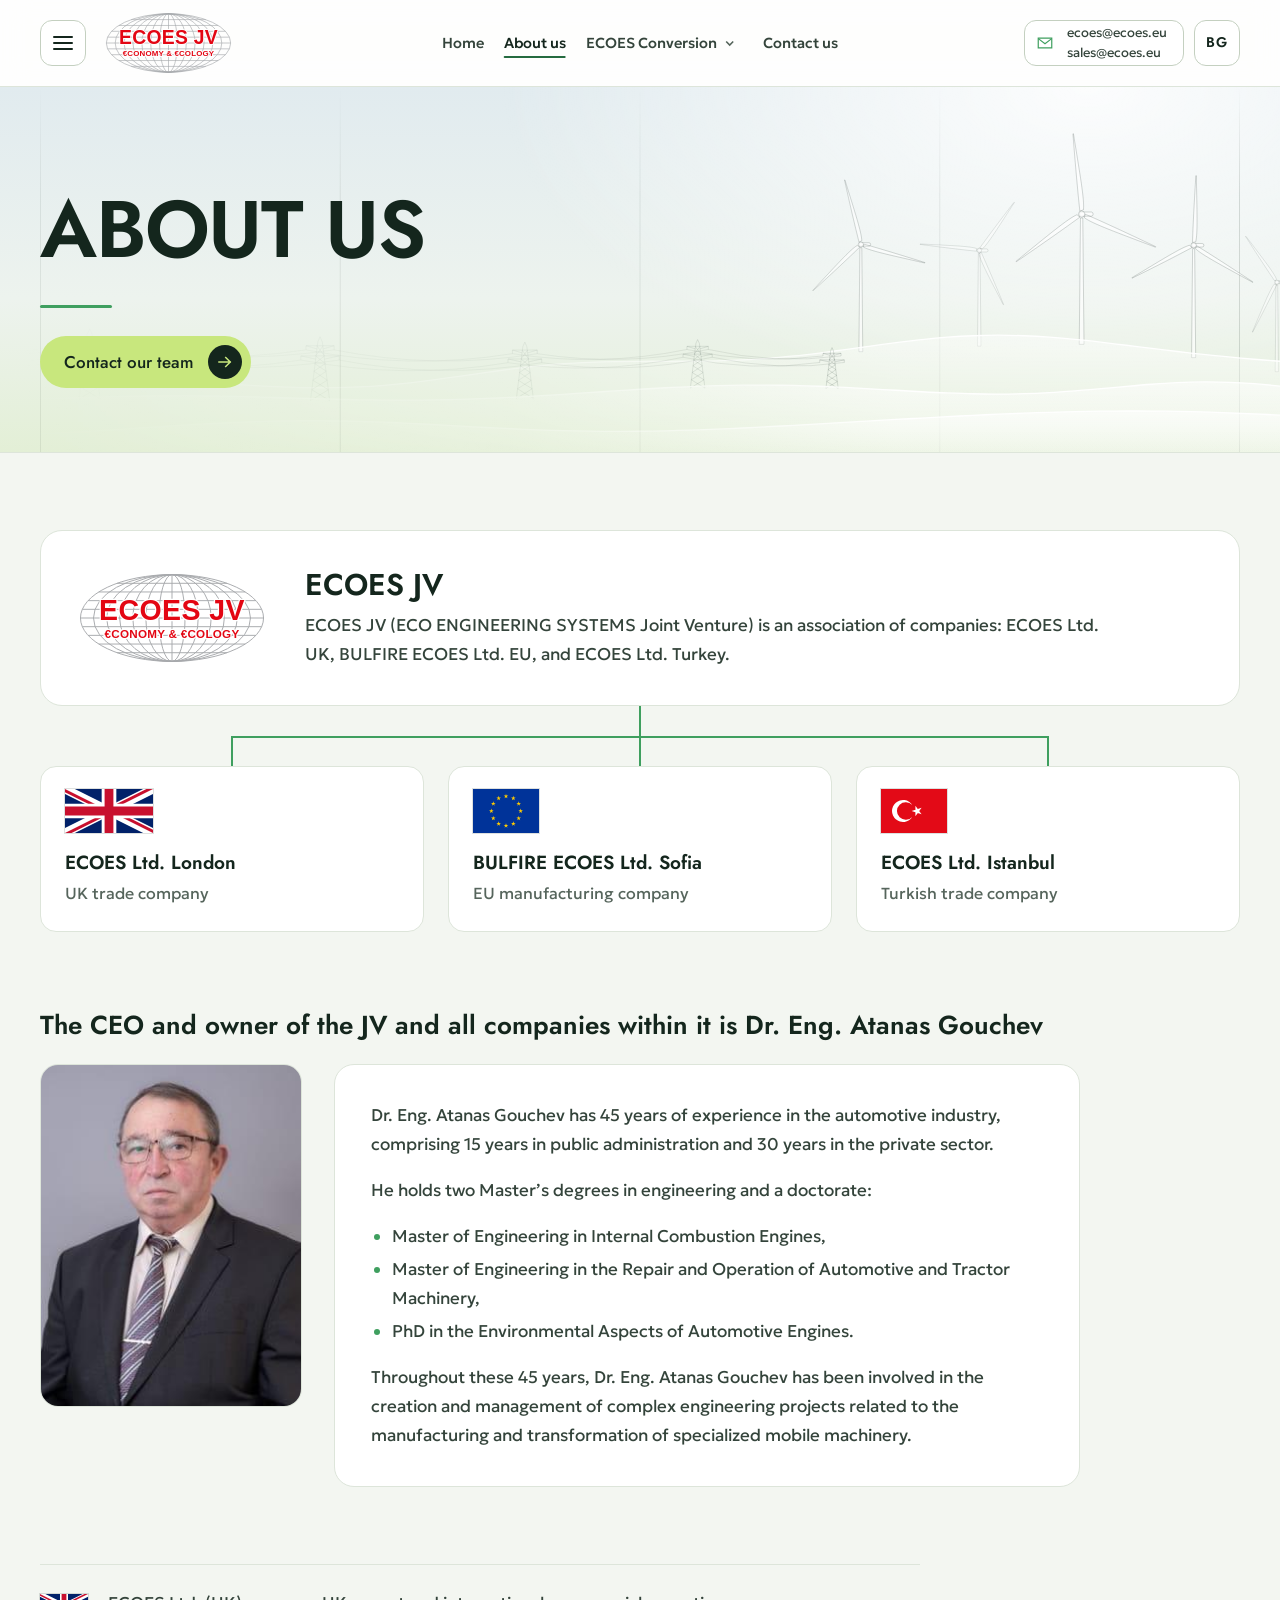
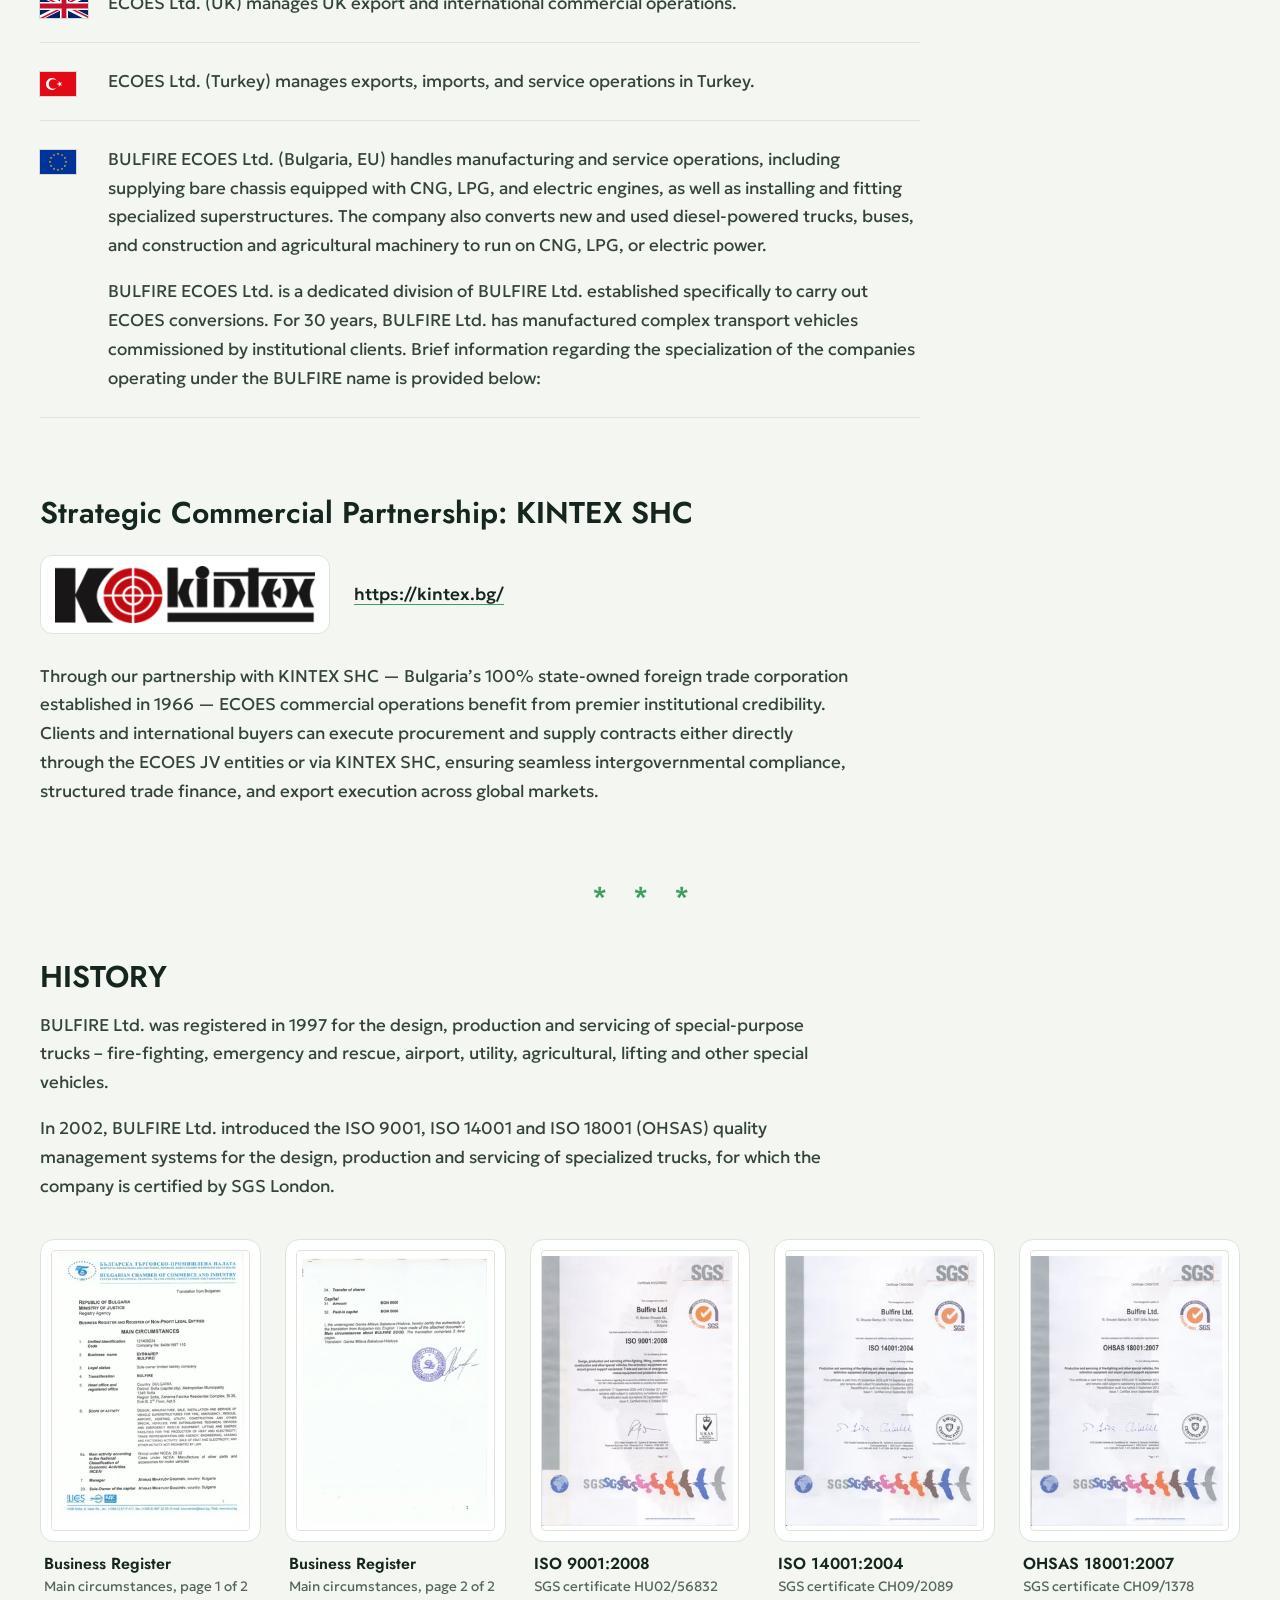
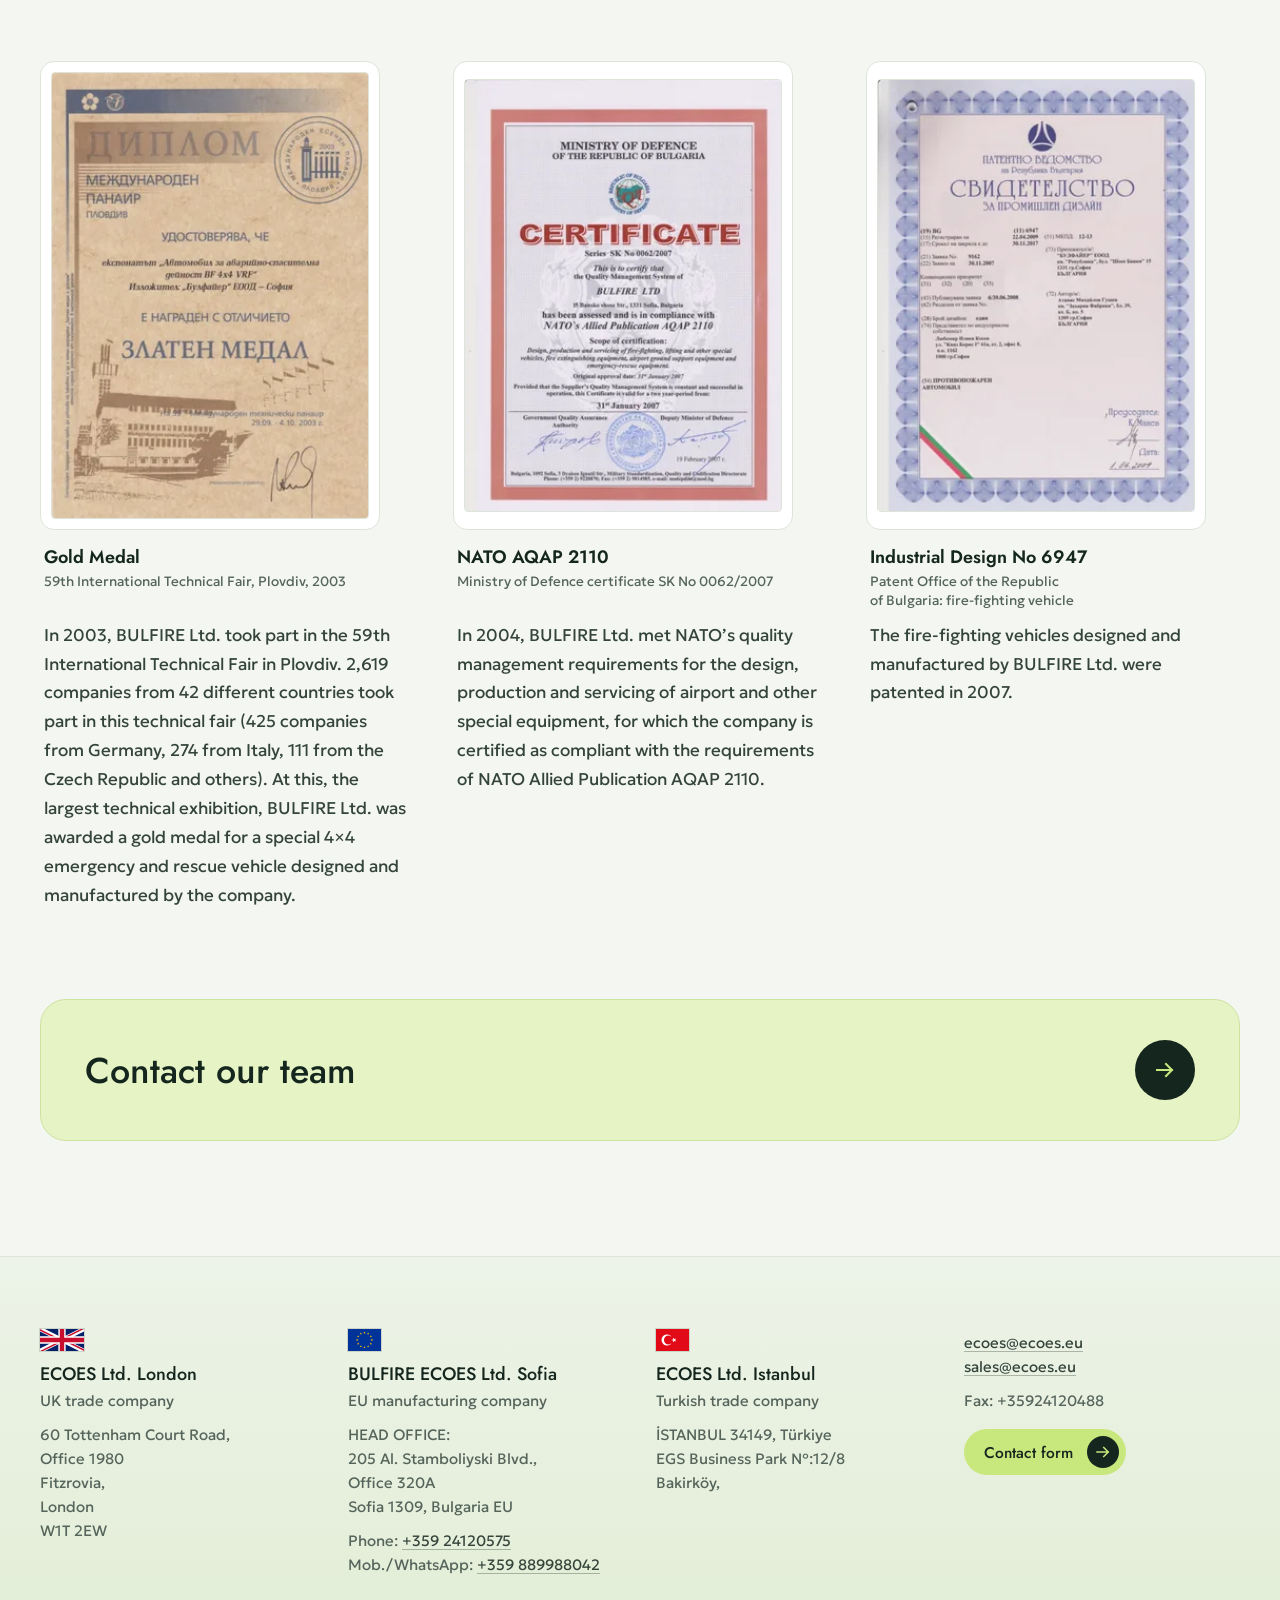
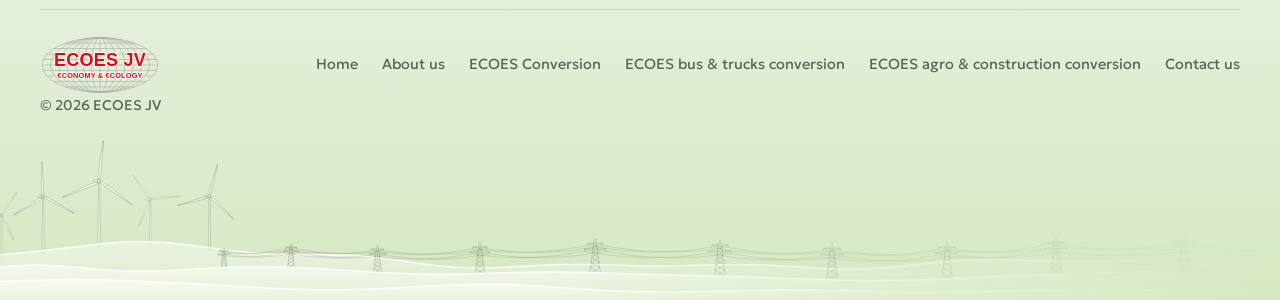
==== commit eee7bcce: "Remove FRANCHISE ECOES from the site; it will have its own website At the client's request the franc" ====
--- a/about-us/index.html
+++ b/about-us/index.html
@@ -35,7 +35,6 @@
               </ul>
             </div>
           </li>
-          <li><a href="../franchise/"><span class="l10n-src">FRANCHISE<span translate="no"> ECOES</span></span><span class="l10n-bg" lang="bg" translate="no">ФРАНЧАЙЗ ECOES</span></a></li>
           <li><a href="../contact-us/"><span class="l10n-src">Contact us</span><span class="l10n-bg" lang="bg" translate="no">Контакти</span></a></li>
         </ul>
       </nav>
@@ -286,7 +285,6 @@
             <li><a href="../"><span class="l10n-src">Home</span><span class="l10n-bg" lang="bg" translate="no">Начало</span></a></li>
             <li><a href="../about-us/"><span class="l10n-src">About us</span><span class="l10n-bg" lang="bg" translate="no">За нас</span></a></li>
             <li><a href="../electric-conversion/"><span class="l10n-src"><span translate="no">ECOES </span>Conversion</span><span class="l10n-bg" lang="bg" translate="no">ECOES конверсия</span></a></li>
-            <li><a href="../franchise/"><span class="l10n-src">FRANCHISE<span translate="no"> ECOES</span></span><span class="l10n-bg" lang="bg" translate="no">ФРАНЧАЙЗ ECOES</span></a></li>
             <li><a href="../electric-conversions-bus-truck/"><span class="l10n-src"><span translate="no">ECOES </span>bus &amp; trucks conversion</span><span class="l10n-bg" lang="bg" translate="no">ECOES конверсия на автобуси и камиони</span></a></li>
             <li><a href="../electric-agro-truck-construction/"><span class="l10n-src"><span translate="no">ECOES </span>agro &amp; construction conversion</span><span class="l10n-bg" lang="bg" translate="no">ECOES конверсия на селскостопанска и строителна техника</span></a></li>
             <li><a href="../contact-us/"><span class="l10n-src">Contact us</span><span class="l10n-bg" lang="bg" translate="no">Контакти</span></a></li>
--- a/assets/css/style.css
+++ b/assets/css/style.css
@@ -111,8 +111,8 @@
 /* ---------- Cards: one soft shape for every panel ---------- */
 
 .plate,
-.org-jv, .org-card, .bio-photo, .bio-text, .callout, .option,
-.doc-section--plate, .office, .figure, .partner-link picture, .sub-nav, .doc-link {
+.org-jv, .org-card, .bio-photo, .bio-text, .callout,
+.office, .figure, .partner-link picture, .sub-nav, .doc-link {
   --edge: var(--line);
   --fill: var(--paper);
   border: 1px solid var(--edge);
@@ -632,13 +632,25 @@
 /* ---------- Home: section tiles ---------- */
 
 .tiles-section { padding: clamp(48px, 7vw, 96px) 0 clamp(64px, 9vw, 120px); }
+/* three tiles: one under the other on phones, two with the third centred under them on tablets
+   and small laptops, three in a row from 1240px */
 .tiles {
+  --tiles-gap: clamp(18px, 2.4vw, 28px);
   display: grid;
   grid-template-columns: minmax(0, 1fr);
-  gap: clamp(18px, 2.4vw, 28px);
+  gap: var(--tiles-gap);
 }
 @media (min-width: 860px) {
   .tiles { grid-template-columns: repeat(2, minmax(0, 1fr)); }
+  .tiles > .tile:last-child:nth-child(odd) {
+    grid-column: 1 / -1;
+    justify-self: center;
+    width: calc((100% - var(--tiles-gap)) / 2);
+  }
+}
+@media (min-width: 1240px) {
+  .tiles { grid-template-columns: repeat(3, minmax(0, 1fr)); }
+  .tiles > .tile:last-child:nth-child(odd) { grid-column: auto; width: auto; }
 }
 
 .tile {
@@ -787,7 +799,6 @@
   line-height: 1.55;
   color: var(--ink);
 }
-.page-lead--strong { font-weight: 600; }
 
 .page-body { padding: clamp(40px, 6vw, 80px) 0 clamp(64px, 9vw, 120px); }
 /* zero-specificity defaults, so component rules below always win */
@@ -852,7 +863,7 @@
   border-radius: 50%;
   background: var(--sprout);
 }
-.figure + .doc-section, .intro + .figure { margin-top: clamp(40px, 5vw, 64px); }
+.figure + .doc-section { margin-top: clamp(40px, 5vw, 64px); }
 .doc-section > h2 {
   margin: 0;
   font-size: clamp(22px, 2.2vw, 28px);
@@ -914,29 +925,6 @@
 }
 .callout p { margin: 0; }
 .callout p + p { margin-top: 6px; }
-
-.intro { max-width: 70ch; }
-
-/* parallel options shown side by side */
-.options {
-  display: grid;
-  grid-template-columns: repeat(auto-fit, minmax(min(100%, 280px), 1fr));
-  gap: 16px;
-}
-.option { --radius: 16px; padding: 22px 24px 24px; }
-.option h3 {
-  margin: 0 0 10px;
-  font-size: 18px;
-}
-
-/* a section addressed to one audience, set on a tinted card */
-.doc-section--plate {
-  --radius: 22px;
-  --edge: #d3e6b0;
-  --fill: #f4f9ea;
-  padding: clamp(24px, 3vw, 40px);
-}
-.doc-section--plate::before { content: none; }   /* the tinted card marks the section; no node */
 
 /* product pages: the collage stays in view beside the text on wide screens */
 .product {
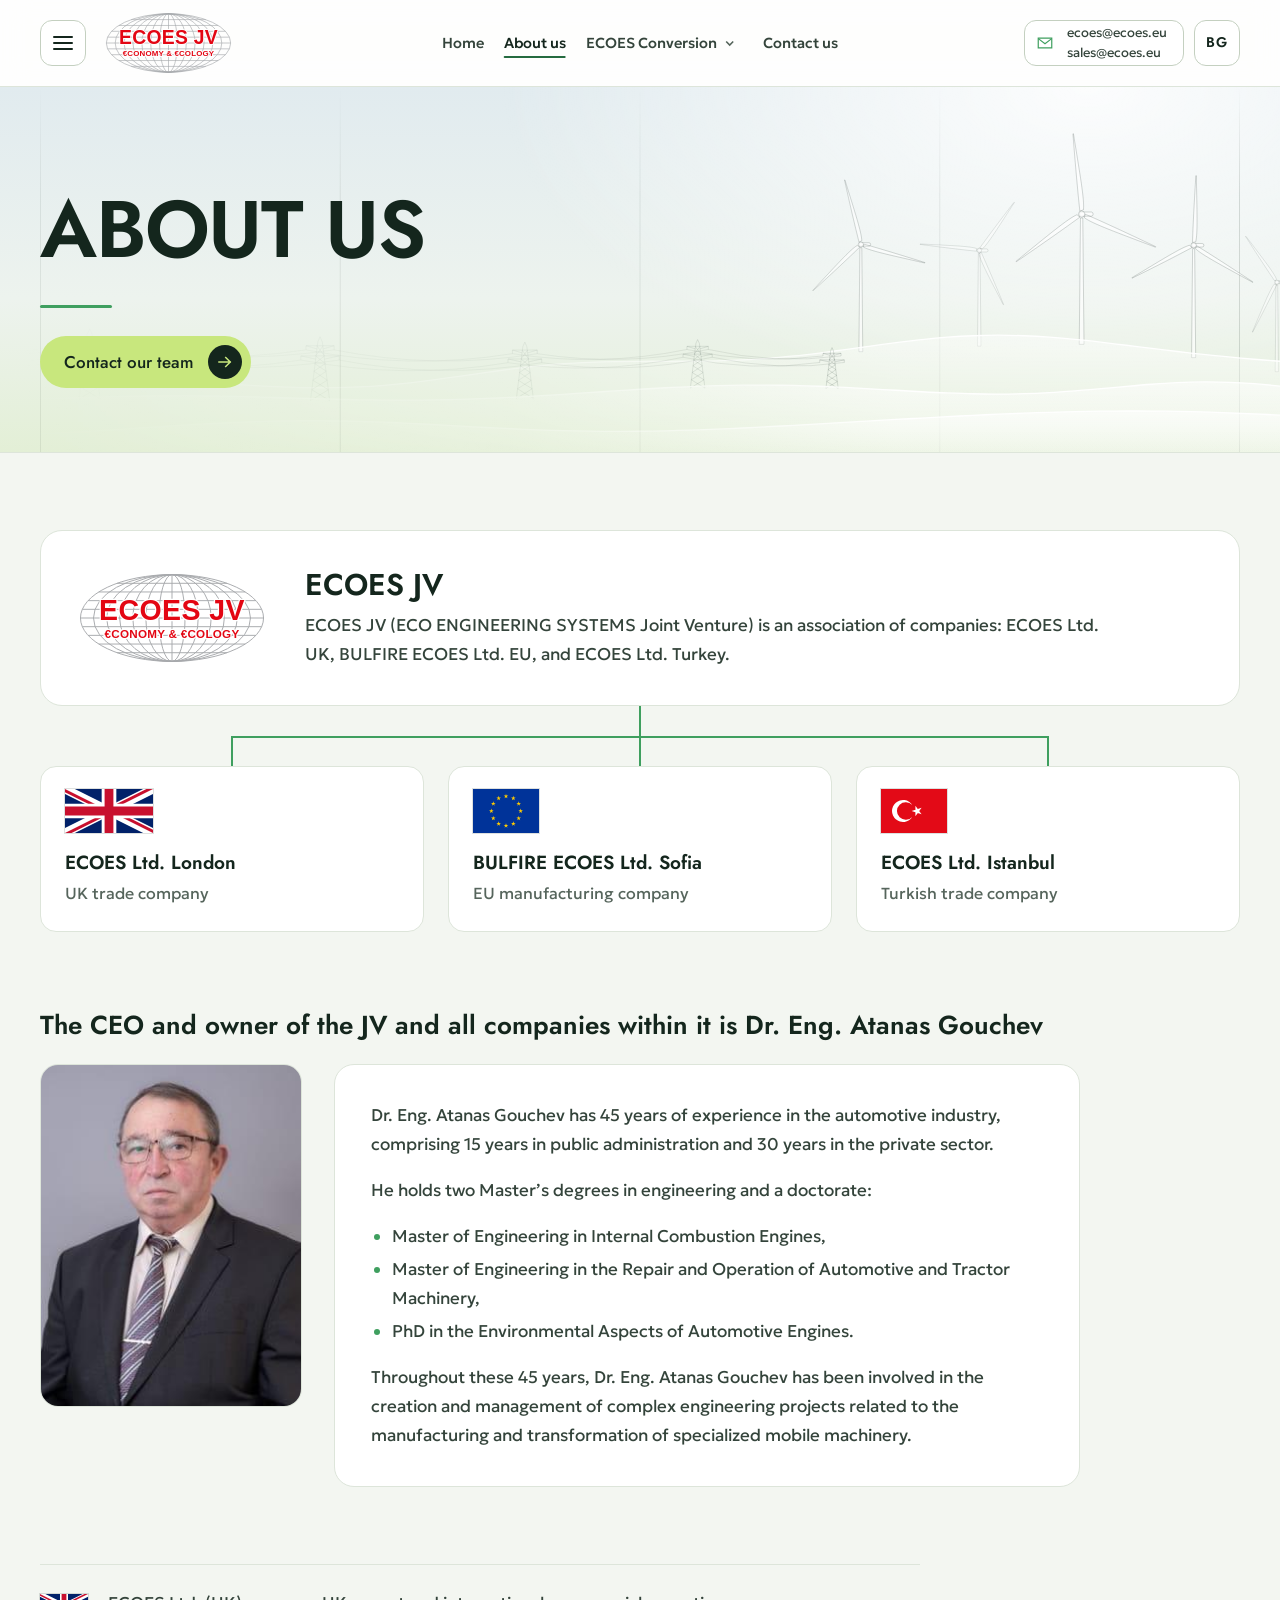
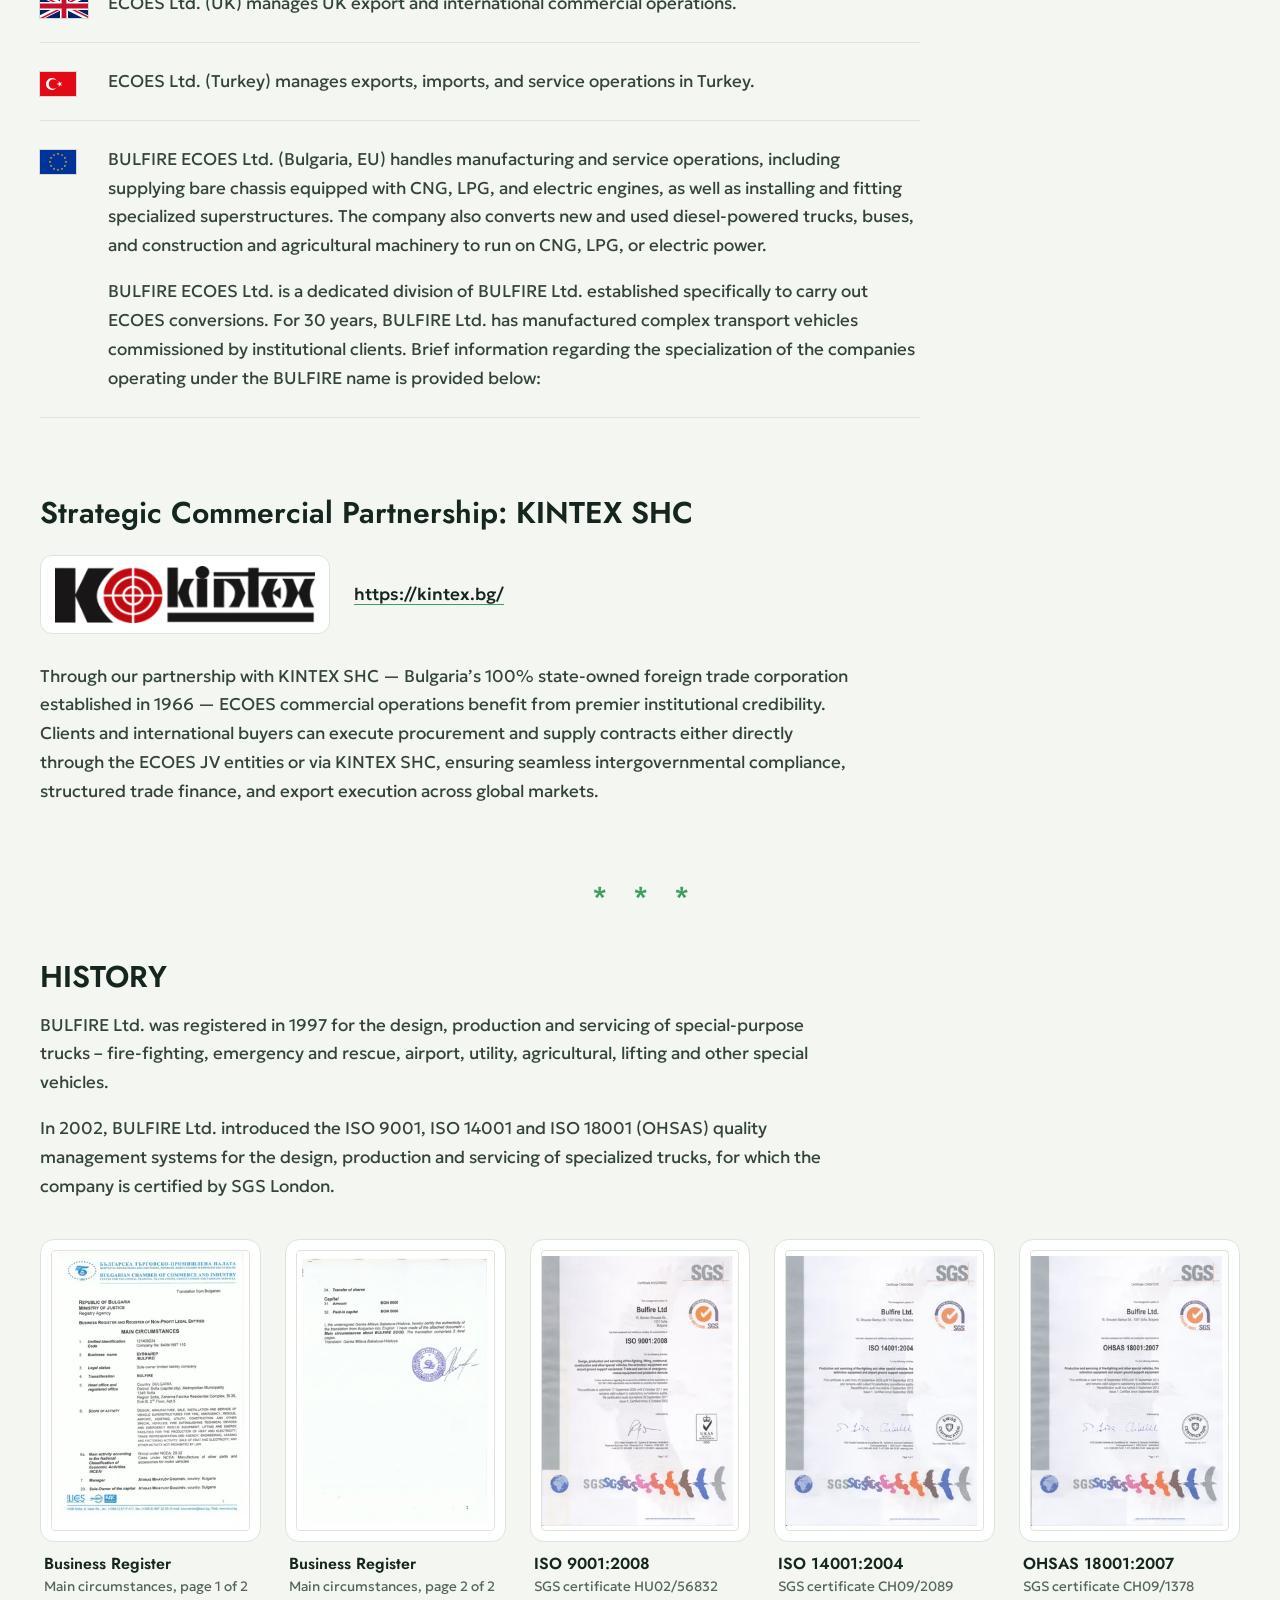
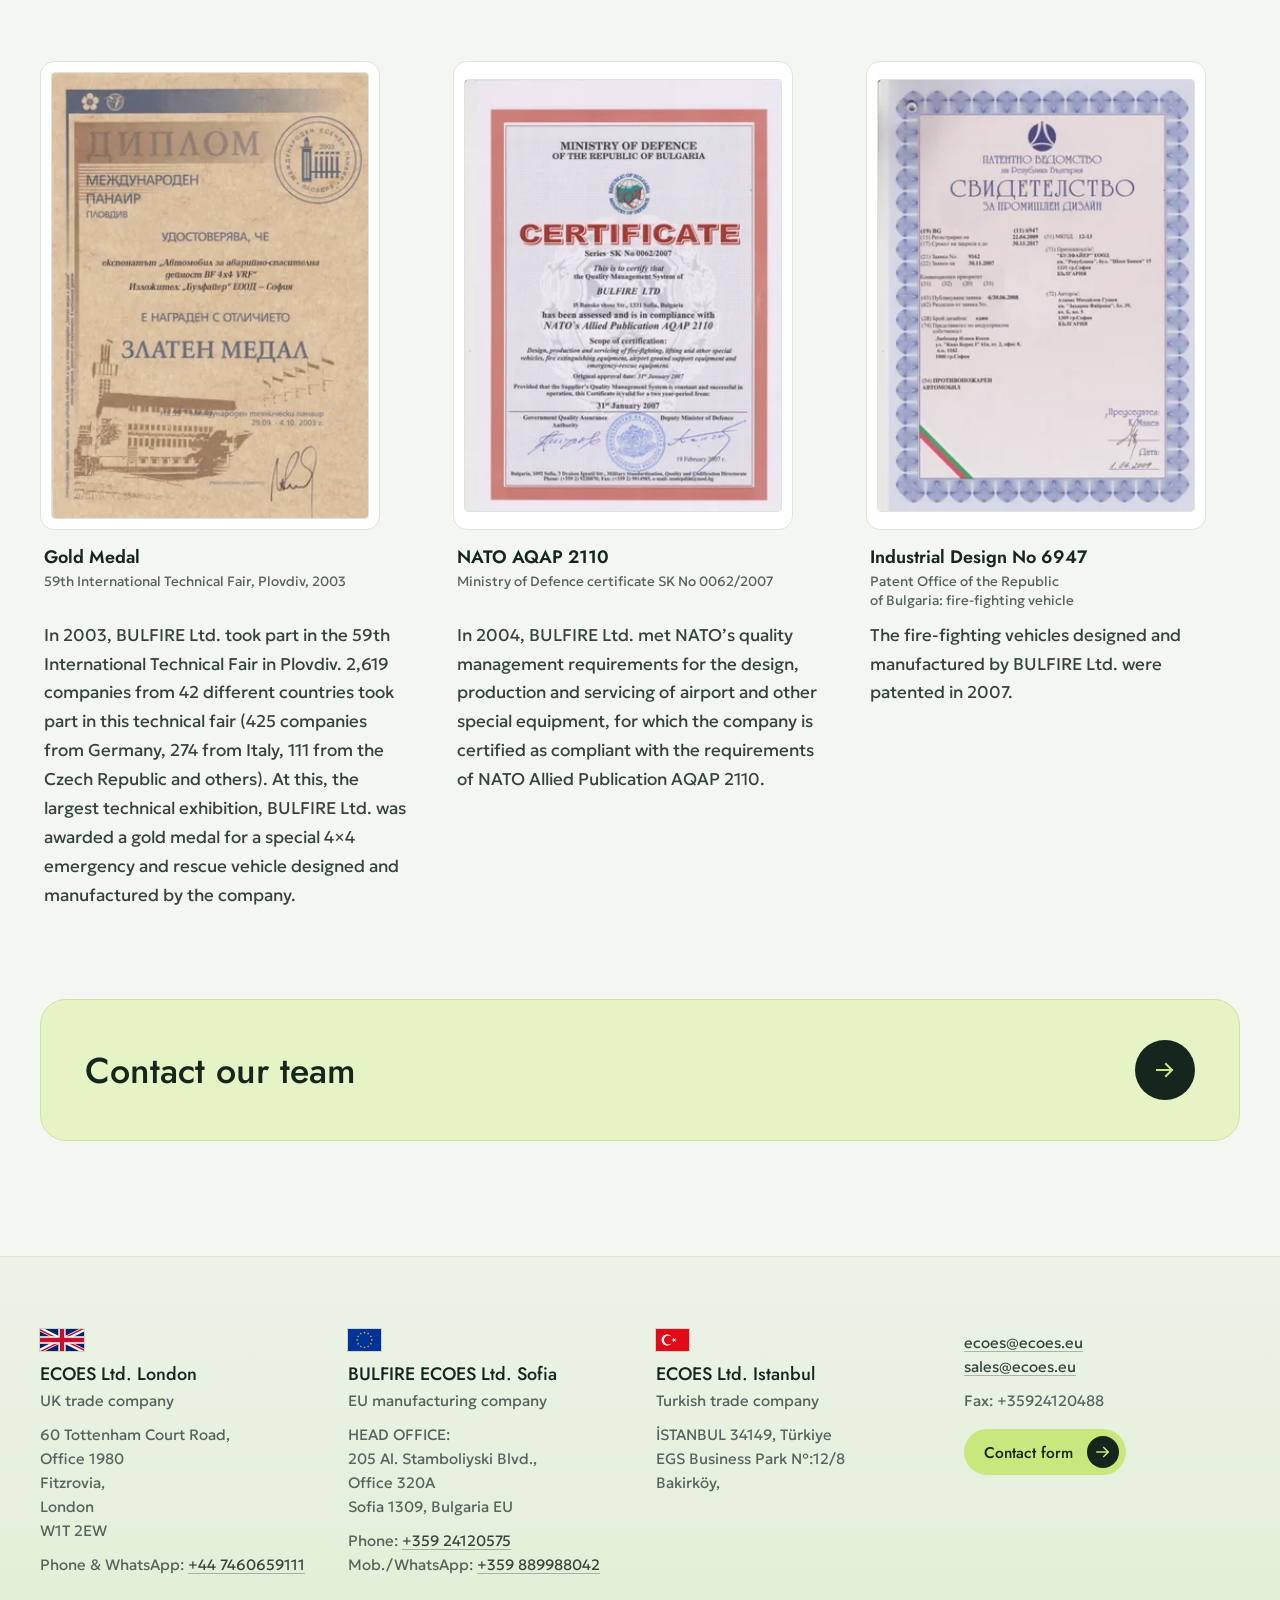
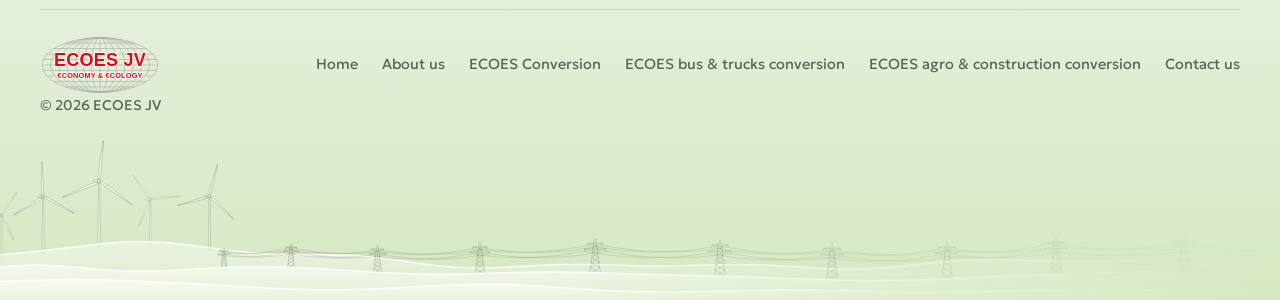
==== commit 241eaebf: "Sharper Electrical Conversion collage; London phone on Contact and in the footer - The client sent a" ====
--- a/about-us/index.html
+++ b/about-us/index.html
@@ -256,6 +256,7 @@
           <h2><span translate="no">ECOES Ltd. </span>London</h2>
           <p>UK trade company</p>
           <p translate="no">60 Tottenham Court Road,<br>Office 1980<br>Fitzrovia,<br>London<br>W1T 2EW</p>
+          <p>Phone &amp; WhatsApp: <a href="tel:+447460659111" translate="no">+44 7460659111</a></p>
         </div>
         <div class="footer-office">
           <img class="flag" src="../assets/img/flags/eu.svg" alt="" width="45" height="30">
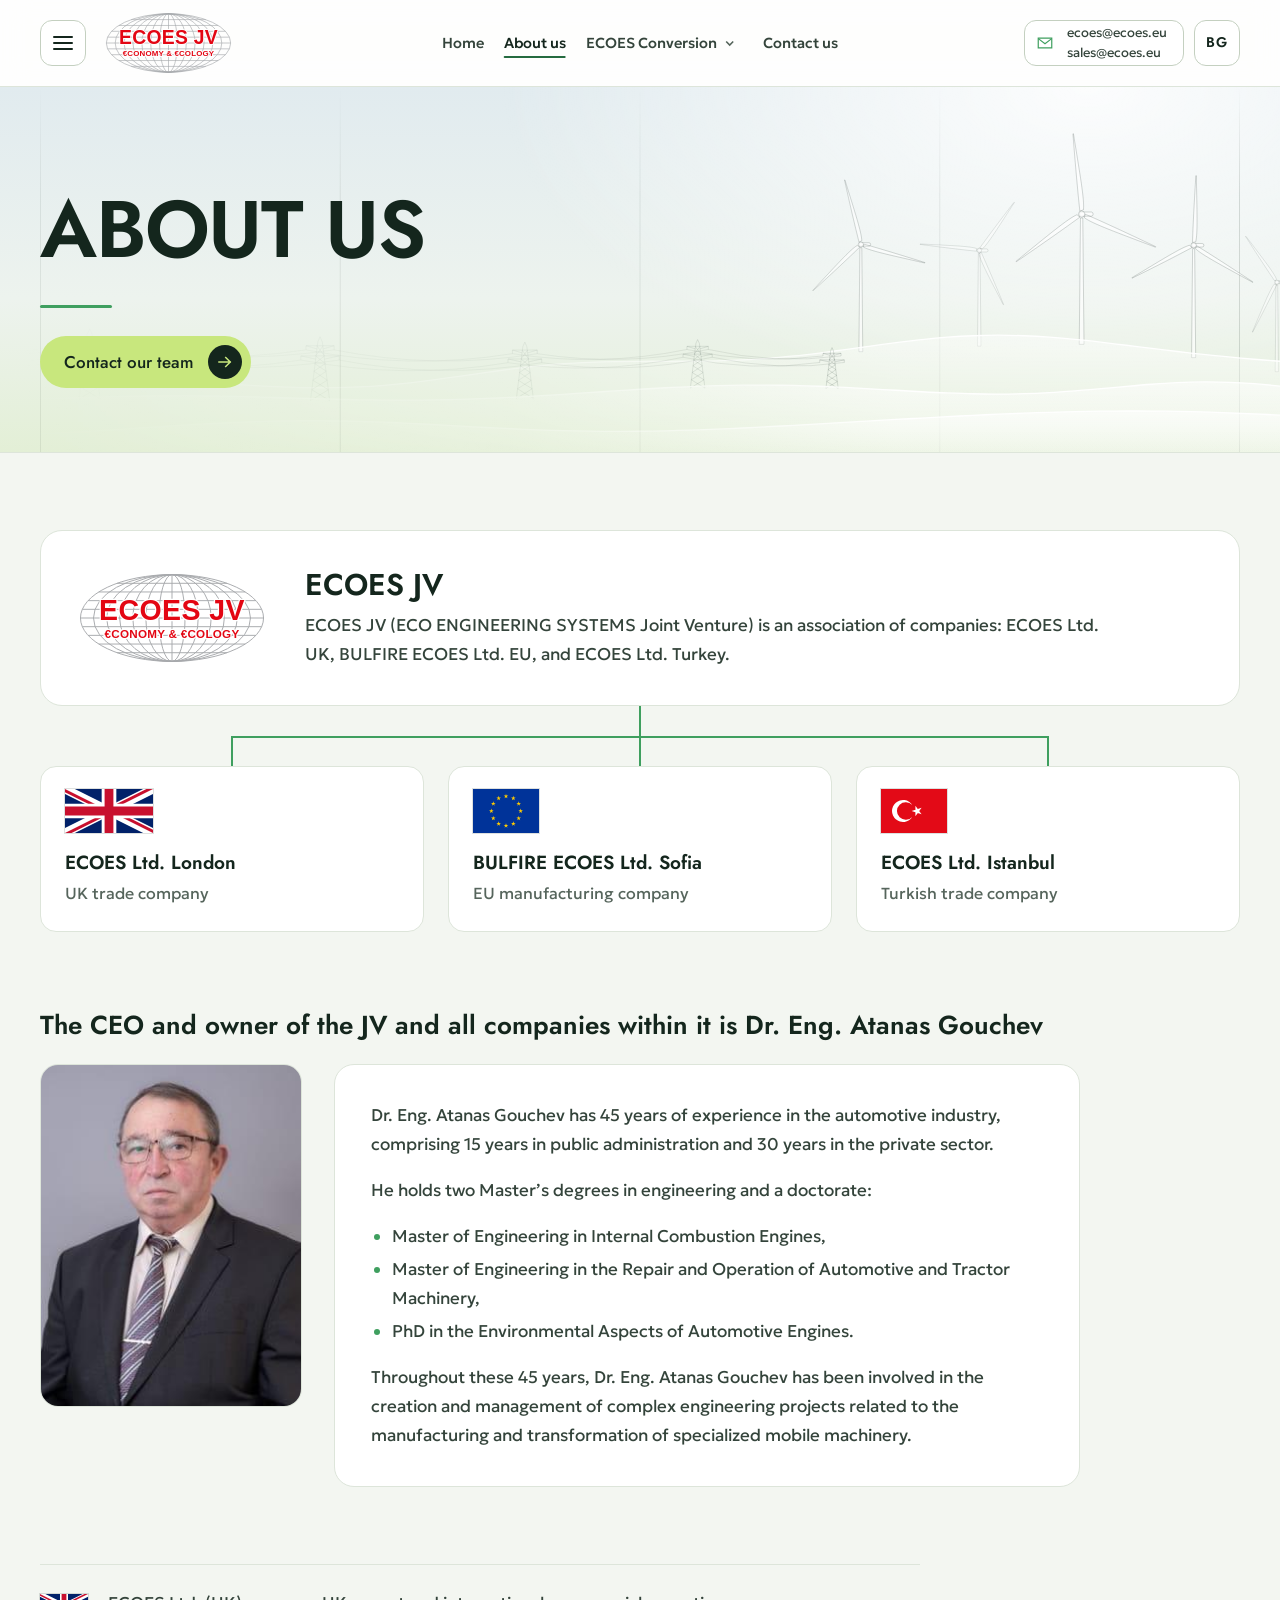
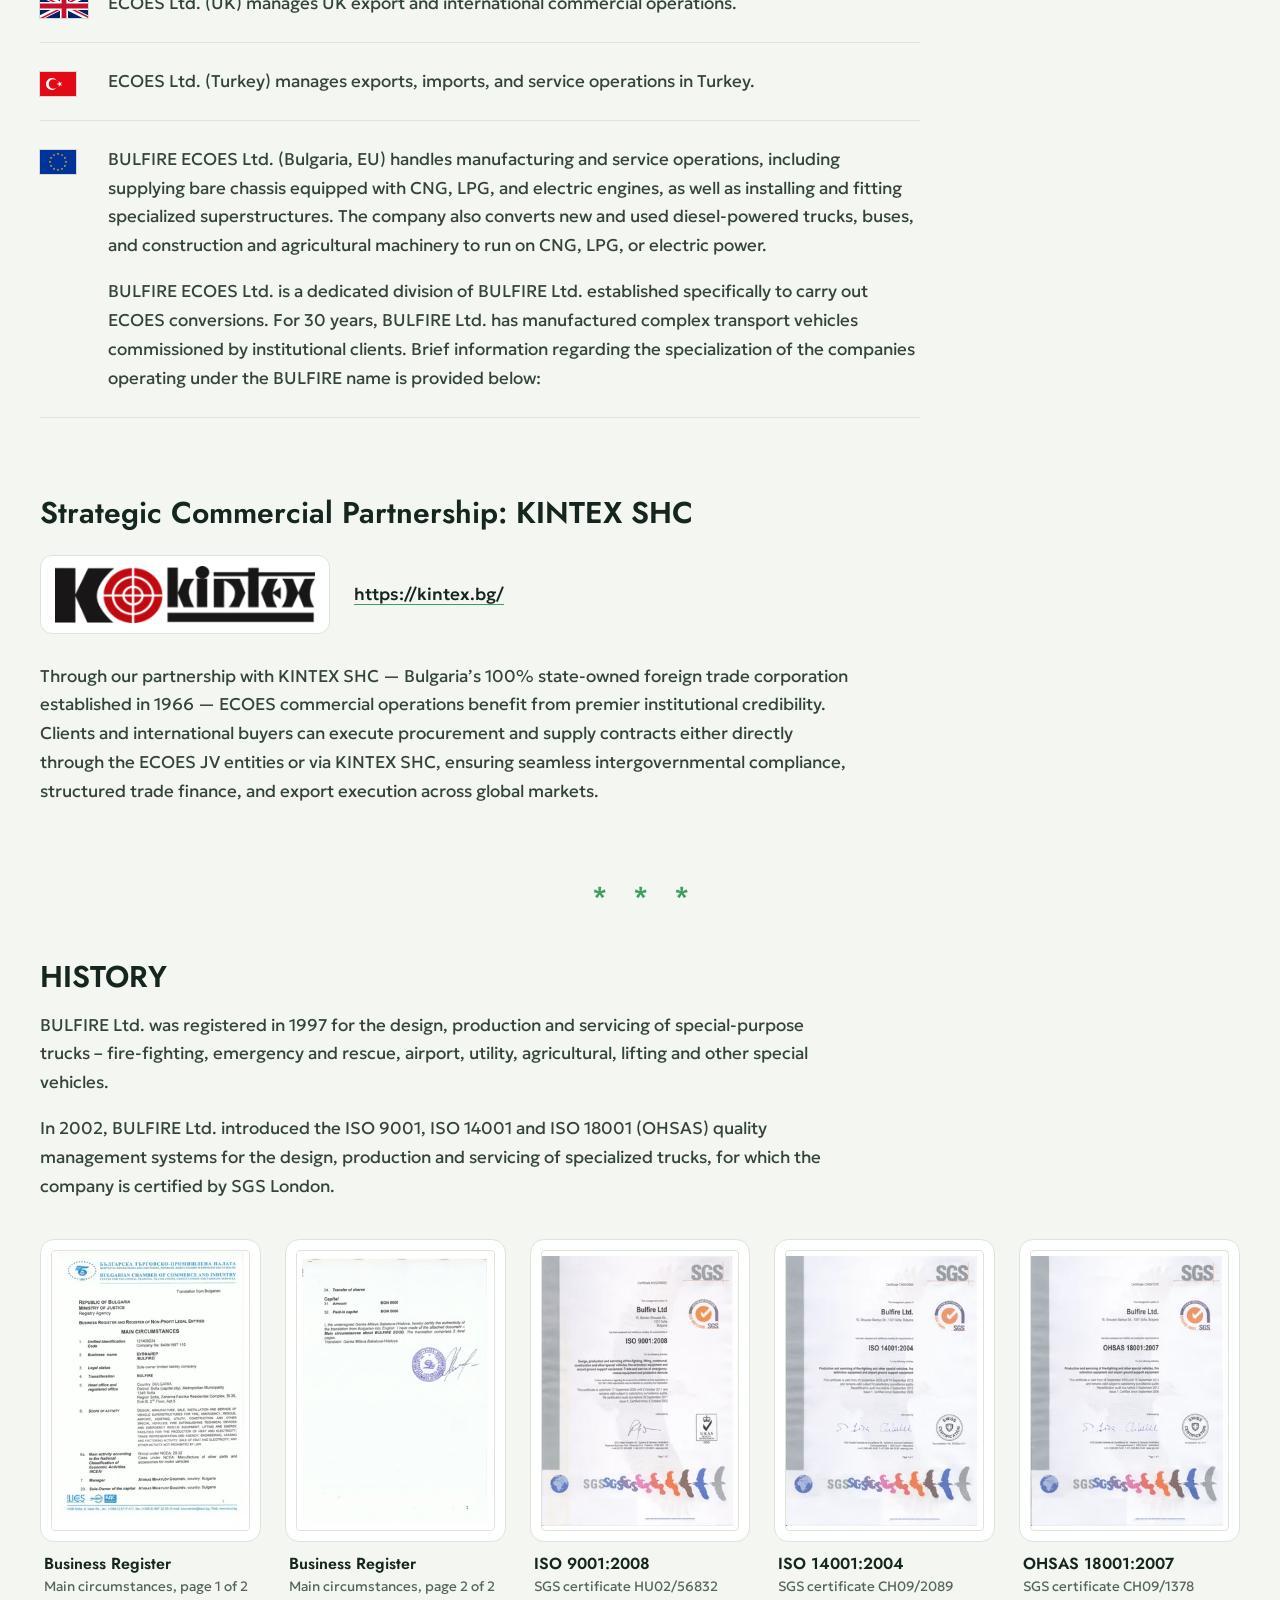
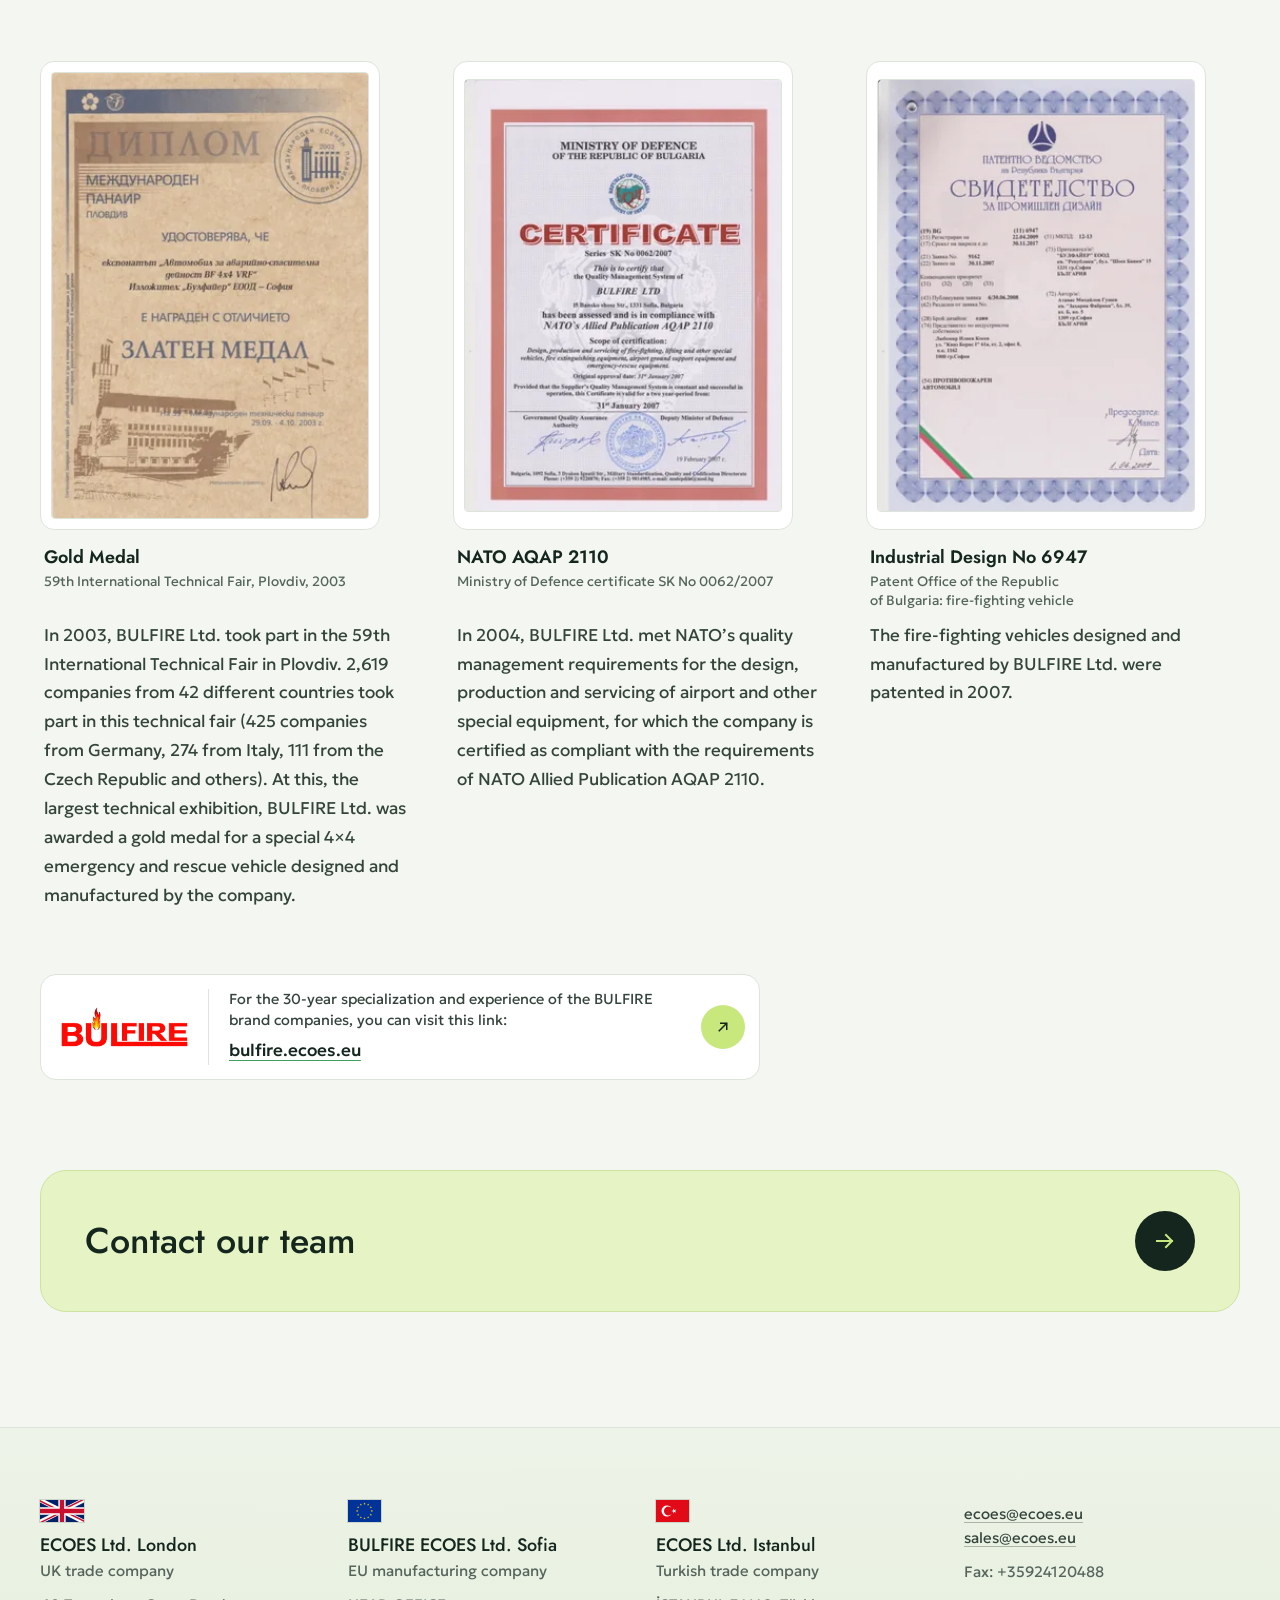
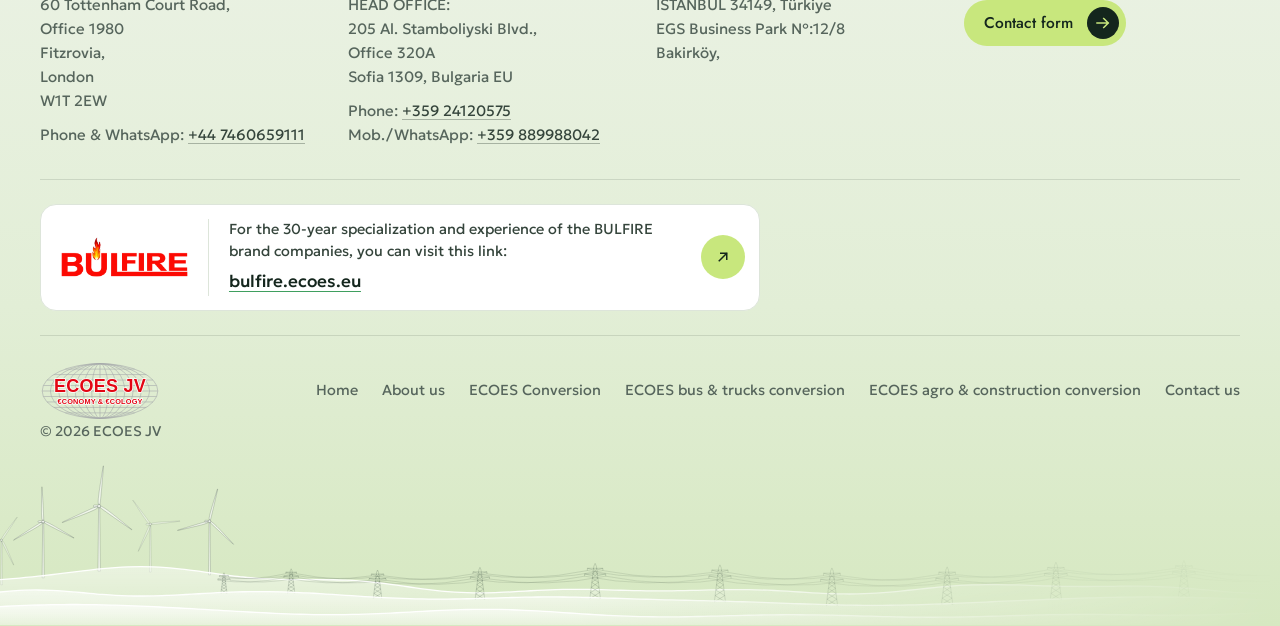
==== commit 9ed1853f: "BULFIRE link with its logo, under the offices in every footer and at the end of About us The client'" ====
--- a/about-us/index.html
+++ b/about-us/index.html
@@ -239,6 +239,18 @@
             </li>
           </ul>
         </section>
+        <a class="bulfire-link bulfire-link--page plate" href="https://bulfire.ecoes.eu/" target="_blank" rel="noopener">
+          <picture class="bulfire-logo">
+            <source srcset="../assets/img/bulfire/bulfire-logo.webp" type="image/webp">
+            <img src="../assets/img/bulfire/bulfire-logo.png" alt="BULFIRE" width="419" height="132" loading="lazy">
+          </picture>
+          <span class="bulfire-body">
+            <span class="bulfire-text">For the 30-year specialization and experience of the<span translate="no"> BULFIRE </span>brand companies, you can visit this link:</span>
+            <span class="bulfire-url" translate="no">bulfire.ecoes.eu</span>
+          </span>
+          <span class="bulfire-go" aria-hidden="true"><svg viewBox="0 0 24 24" fill="none" stroke="currentColor" stroke-width="2" stroke-linecap="square" aria-hidden="true" focusable="false"><path d="M7 17L17 7M9 7h8v8"/></svg></span>
+          <span class="visually-hidden"> (opens in a new tab)</span>
+        </a>
         <a class="cta plate" href="../contact-us/?topic=other#contact-form">
           <span class="cta-text"><span class="l10n-src">Contact our team</span><span class="l10n-bg" lang="bg" translate="no">Свържете се с нашия екип</span></span>
           <span class="cta-go" aria-hidden="true"><svg viewBox="0 0 24 24" fill="none" stroke="currentColor" stroke-width="2" stroke-linecap="square" aria-hidden="true" focusable="false"><path d="M4 12h15M13 6l6 6-6 6"/></svg></span>
@@ -277,6 +289,20 @@
           <a class="btn" href="../contact-us/#contact-form"><span class="l10n-src">Contact form</span><span class="l10n-bg" lang="bg" translate="no">Форма за контакт</span><svg viewBox="0 0 24 24" fill="none" stroke="currentColor" stroke-width="2" stroke-linecap="square" aria-hidden="true" focusable="false"><path d="M4 12h15M13 6l6 6-6 6"/></svg></a>
         </div>
       </div>
+      <div class="footer-bulfire">
+        <a class="bulfire-link plate" href="https://bulfire.ecoes.eu/" target="_blank" rel="noopener">
+          <picture class="bulfire-logo">
+            <source srcset="../assets/img/bulfire/bulfire-logo.webp" type="image/webp">
+            <img src="../assets/img/bulfire/bulfire-logo.png" alt="BULFIRE" width="419" height="132" loading="lazy">
+          </picture>
+          <span class="bulfire-body">
+            <span class="bulfire-text">For the 30-year specialization and experience of the<span translate="no"> BULFIRE </span>brand companies, you can visit this link:</span>
+            <span class="bulfire-url" translate="no">bulfire.ecoes.eu</span>
+          </span>
+          <span class="bulfire-go" aria-hidden="true"><svg viewBox="0 0 24 24" fill="none" stroke="currentColor" stroke-width="2" stroke-linecap="square" aria-hidden="true" focusable="false"><path d="M7 17L17 7M9 7h8v8"/></svg></span>
+          <span class="visually-hidden"> (opens in a new tab)</span>
+        </a>
+      </div>
       <div class="footer-inner">
         <a class="footer-brand" href="../" aria-label="ECOES JV - Home" translate="no">
           <img src="../assets/img/logo.svg" alt="ECOES JV" width="220" height="106" loading="lazy">
--- a/assets/css/style.css
+++ b/assets/css/style.css
@@ -671,7 +671,8 @@
   border-radius: 14px;
   background: var(--paper);
 }
-.tile-media picture { margin-top: auto; }
+.tile-media > picture,
+.tile-media > .collage { margin-top: auto; }
 .tile-media img {
   width: 100%;
   height: auto;
@@ -721,7 +722,8 @@
   flex-wrap: wrap;
   gap: 8px;
 }
-.chips li {
+.chips li:not(.collage-label),
+.collage-label > span {
   padding: 5px 12px;
   border-radius: 999px;
   font-size: 13.5px;
@@ -729,6 +731,71 @@
   line-height: 1.3;
   color: var(--ink);
   background: #edf3e7;
+}
+
+/* The Electrical Conversion photo (Home tile, ECOES Electric Conversion): as in the client's PDF,
+   its two labels sit in the photo's empty corners once it is at least 520px wide: "Electrical
+   Conversion" right above the chassis, with a green wire down to it, and the long label in the
+   white top right. Narrower, or when a label does not fit its corner (main.js; e.g. a long
+   translation), they stay above the photo as chips. Positions are shares of the photo. */
+.collage {
+  container: collage / inline-size;
+  position: relative;
+}
+.collage picture { display: block; }
+.collage-labels { margin-bottom: 10px; }
+.collage-label > span { display: block; }
+@container collage (min-width: 520px) {
+  .collage:not(.collage--stacked) .collage-labels {
+    position: absolute;
+    inset: 0;
+    margin: 0;
+    display: block;
+    pointer-events: none;
+  }
+  .collage:not(.collage--stacked) .collage-label {
+    position: absolute;
+    display: flex;
+  }
+  .collage:not(.collage--stacked) .collage-label > span {
+    position: relative;
+    padding: .4em .85em;
+    font-size: clamp(13px, 1.9cqw, 17px);
+  }
+  .collage:not(.collage--stacked) .collage-label--main {   /* the white band above the chassis */
+    left: 16%;
+    top: 2%;
+    width: 43%;
+    height: 12.5%;
+    align-items: flex-end;
+    justify-content: center;
+  }
+  .collage:not(.collage--stacked) .collage-label--main > span::after {   /* the wire to the chassis */
+    content: "";
+    position: absolute;
+    top: 100%;
+    left: calc(50% - 3.5px);
+    width: 7px;
+    height: 3.6cqw;
+    background:
+      linear-gradient(var(--sprout), var(--sprout)) center top / 2px calc(100% - 5px) no-repeat,
+      radial-gradient(circle, var(--sprout) 3px, transparent 3.5px) center bottom / 7px 7px no-repeat;
+  }
+  .collage:not(.collage--stacked) .collage-label--aside {   /* the white top right */
+    left: 61%;
+    top: 3%;
+    width: 37.5%;
+    height: 31%;
+    align-items: flex-start;
+    justify-content: flex-end;
+  }
+  .collage:not(.collage--stacked) .collage-label--aside > span { border-radius: 14px; }
+  /* the Home tile's photo grows a little on hover: the labels grow with it, so they stay in place */
+  .collage:not(.collage--stacked) .collage-labels { transition: transform .5s cubic-bezier(.2, .7, .2, 1); }
+  .tile:hover .collage:not(.collage--stacked) .collage-labels { transform: scale(1.03); }
+}
+@media (forced-colors: active) {
+  .collage-label--main > span::after { display: none; }
 }
 
 /* ---------- Inner pages ---------- */
@@ -1571,6 +1638,78 @@
 .footer-office .btn,
 .footer-office .btn:hover { color: var(--ink); }   /* not the footer link colours */
 .footer-copy { margin: 0; font-size: 14px; color: var(--muted); }
+
+/* BULFIRE: a small card with the client's sentence and the link to the BULFIRE site, under the
+   offices in every footer and at the end of About us */
+.footer-bulfire {
+  padding: 24px 0;
+  border-bottom: 1px solid rgba(20, 38, 29, .12);
+}
+.bulfire-link {
+  --radius: 16px;
+  display: grid;
+  grid-template-columns: auto minmax(0, 1fr) auto;
+  grid-template-areas: "logo body go";
+  align-items: center;
+  gap: 12px 20px;
+  max-width: 720px;
+  padding: 14px 14px 14px 20px;
+  color: var(--text);
+  text-decoration: none;
+  transition: border-color .2s ease-out;
+}
+.bulfire-link--page { margin-top: clamp(40px, 5vw, 64px); }
+.bulfire-logo {   /* the client's logo, background made transparent, small; a hairline beside it */
+  grid-area: logo;
+  align-self: stretch;
+  display: flex;
+  align-items: center;
+  padding-right: 20px;
+  border-right: 1px solid var(--line);
+}
+.bulfire-logo img { display: block; width: auto; height: 40px; }
+.bulfire-body {
+  grid-area: body;
+  display: flex;
+  flex-direction: column;
+  gap: 4px;
+}
+.bulfire-text { font-size: 14.5px; line-height: 1.5; }
+.bulfire-url {
+  align-self: flex-start;
+  font-weight: 500;
+  color: var(--ink);
+  overflow-wrap: anywhere;
+  text-decoration: underline;
+  text-decoration-color: var(--sprout);
+  text-underline-offset: 4px;
+  transition: color .2s ease-out;
+}
+.bulfire-go {   /* the round arrow chip, as on the tiles; diagonal: it opens another site */
+  grid-area: go;
+  display: inline-flex;
+  align-items: center;
+  justify-content: center;
+  width: 44px;
+  height: 44px;
+  border-radius: 50%;
+  color: var(--ink);
+  background: var(--lime);
+  transition: background-color .2s ease-out, color .2s ease-out;
+}
+.bulfire-go svg { width: 18px; height: 18px; }
+.bulfire-link:hover, .bulfire-link:focus-visible { --edge: var(--line-strong); }
+.bulfire-link:hover .bulfire-url { color: var(--leaf); }
+.bulfire-link:hover .bulfire-go, .bulfire-link:focus-visible .bulfire-go { background: var(--ink); color: var(--lime); }
+@media (max-width: 560px) {   /* phones: the logo and the arrow on top, the text under them */
+  .bulfire-link {
+    grid-template-columns: minmax(0, 1fr) auto;
+    grid-template-areas: "logo go" "body body";
+    padding: 14px 14px 16px 18px;
+  }
+  .bulfire-logo { padding-right: 0; border-right: 0; }
+  .bulfire-logo img { height: 34px; }
+}
 .footer-inner {
   display: flex;
   flex-wrap: wrap;
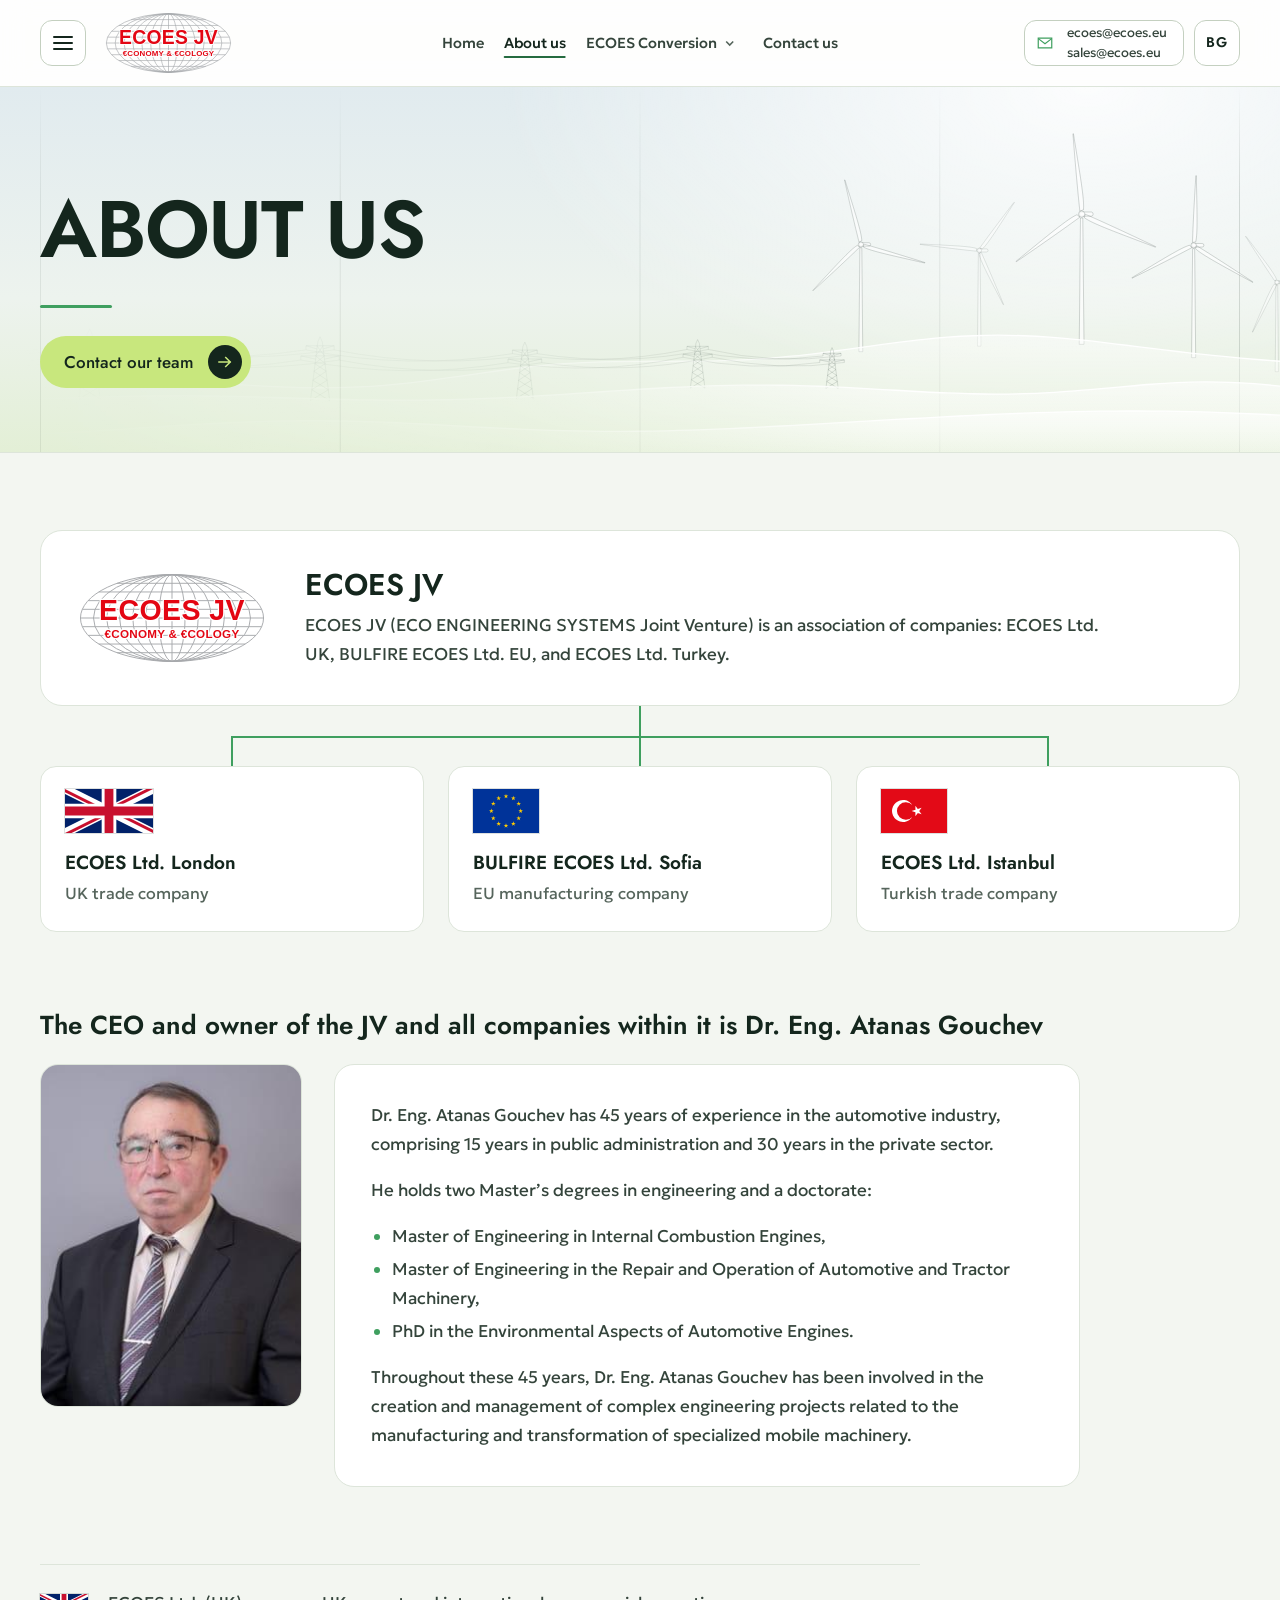
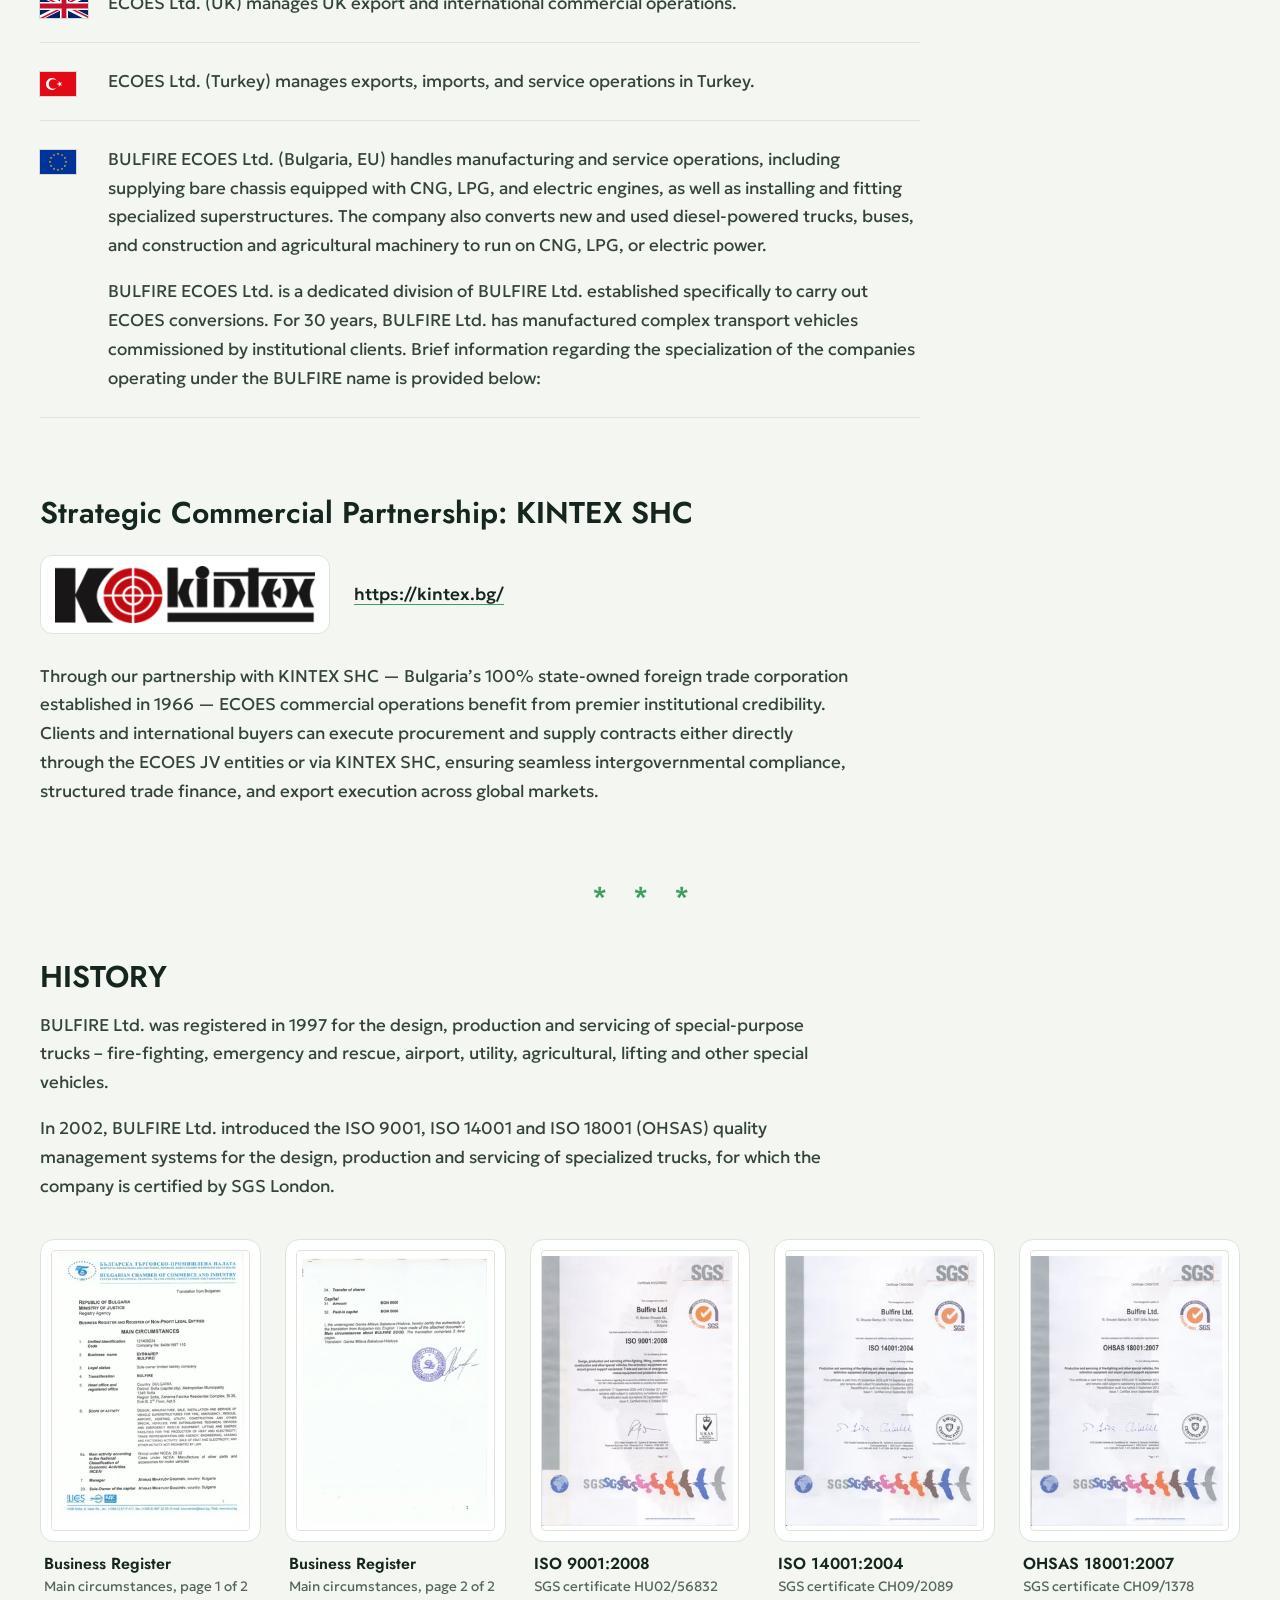
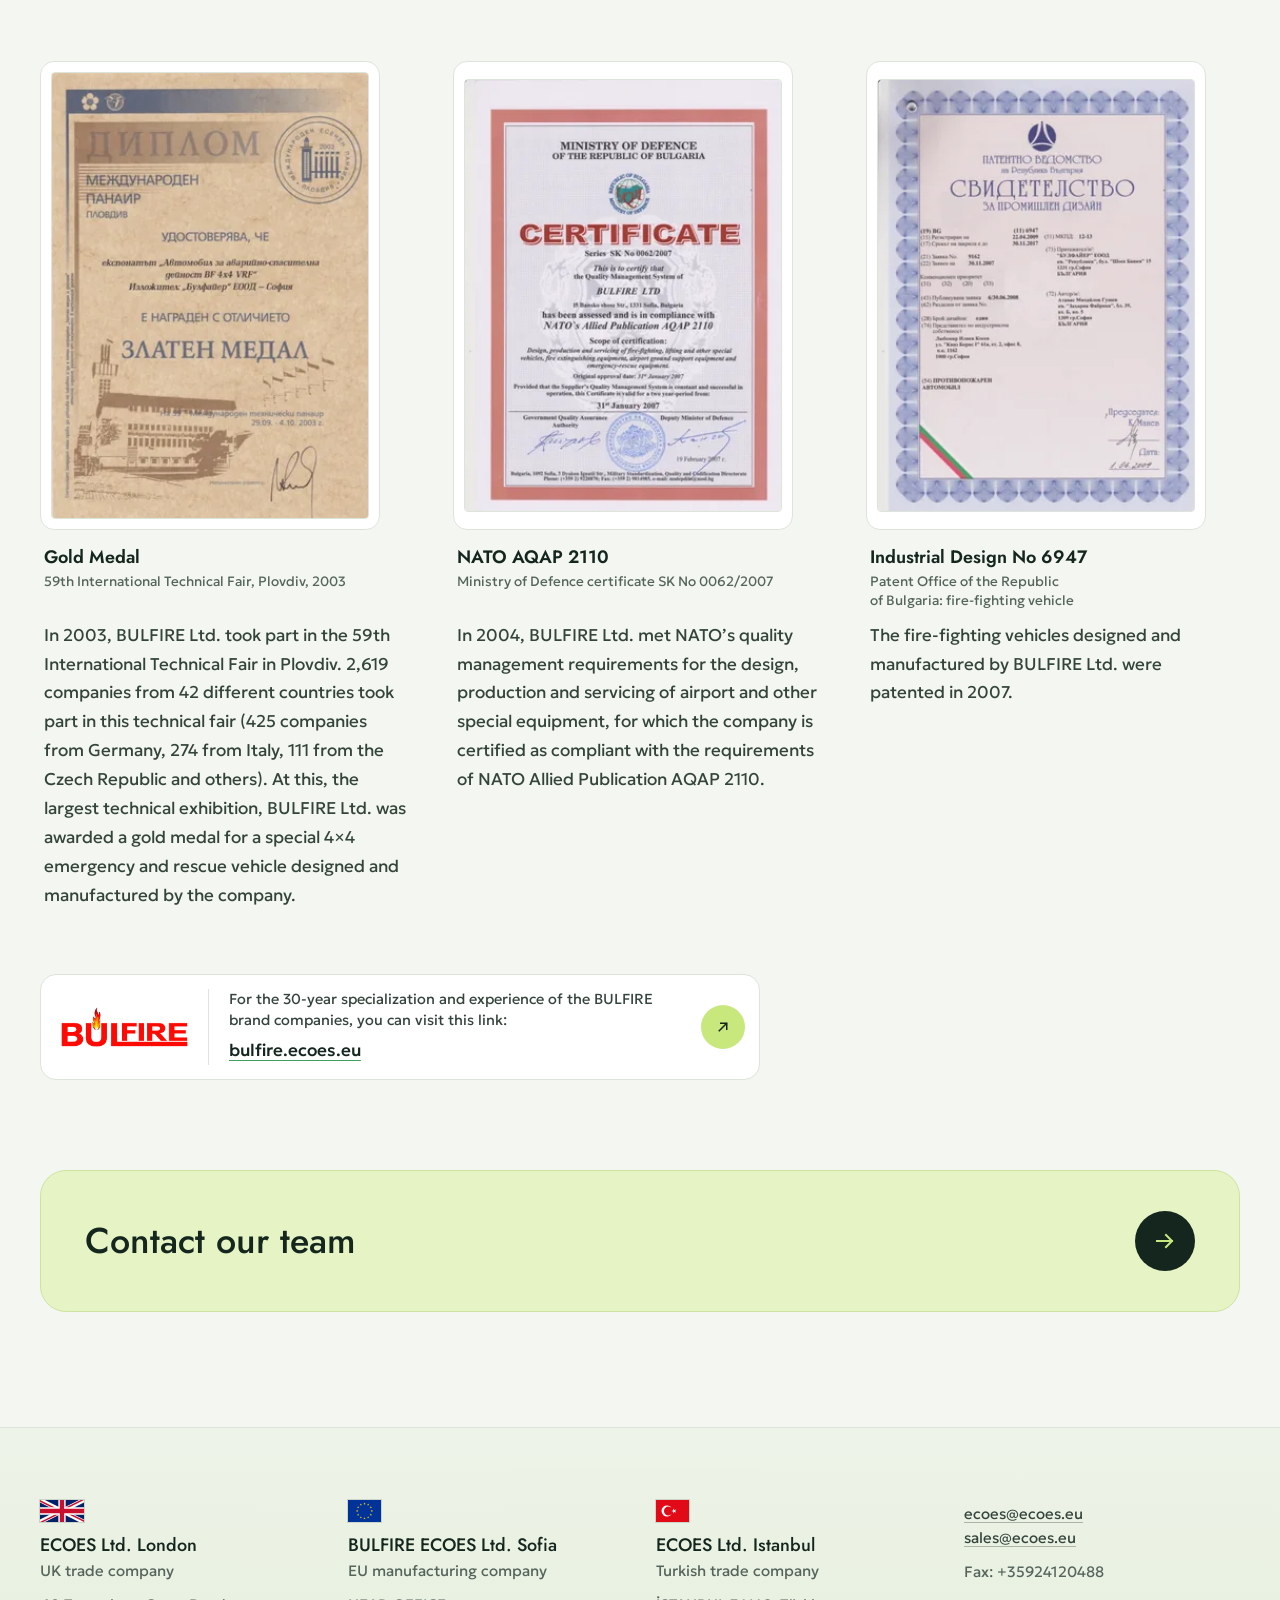
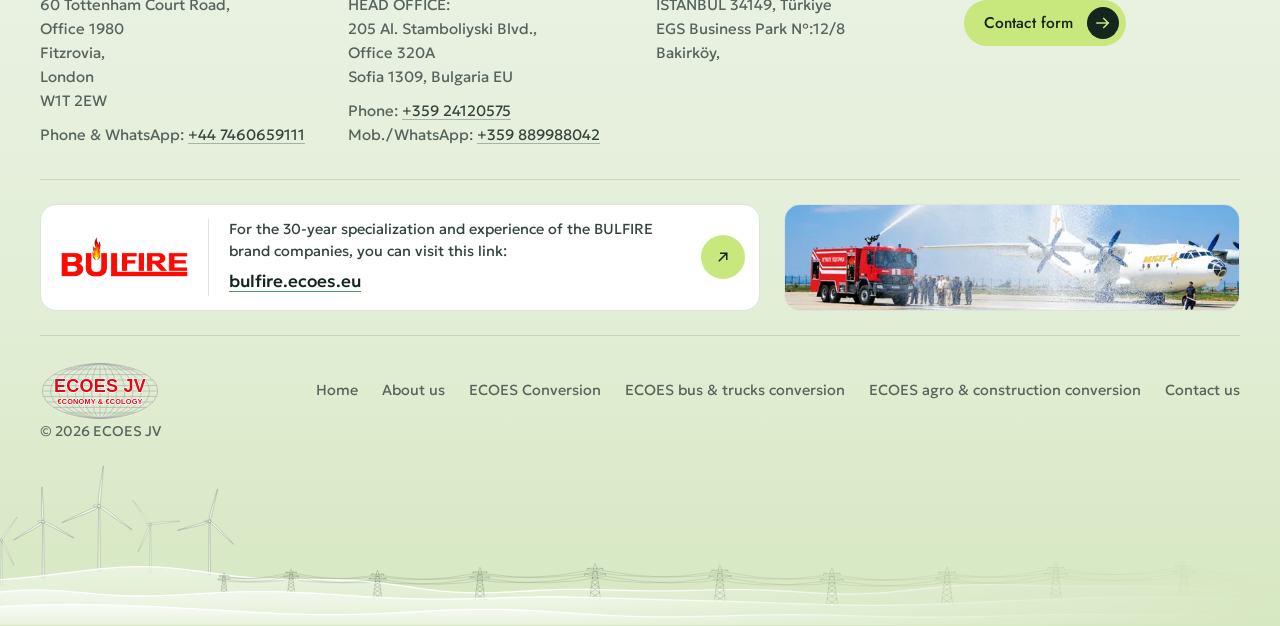
==== commit 2c1fff52: "Footer: the BULFIRE airport fire engine photo beside the BULFIRE card The client's photo, in the car" ====
--- a/about-us/index.html
+++ b/about-us/index.html
@@ -6,6 +6,10 @@
   <title>About us - ECOES JV</title>
   <meta name="description" content="ECOES JV (ECO ENGINEERING SYSTEMS Joint Venture) is an association of companies: ECOES Ltd. UK, BULFIRE ECOES Ltd. EU, and ECOES Ltd. Turkey.">
   <meta name="theme-color" content="#ffffff">
+  <link rel="canonical" href="https://ecoes.eu/about-us/">
+  <link rel="alternate" hreflang="en" href="https://ecoes.eu/about-us/">
+  <link rel="alternate" hreflang="bg" href="https://ecoes.eu/bg/about-us/">
+  <link rel="alternate" hreflang="x-default" href="https://ecoes.eu/about-us/">
   <link rel="icon" href="../assets/img/logo.svg" type="image/svg+xml">
   <link rel="preconnect" href="https://fonts.googleapis.com">
   <link rel="preconnect" href="https://fonts.gstatic.com" crossorigin>
@@ -302,6 +306,10 @@
           <span class="bulfire-go" aria-hidden="true"><svg viewBox="0 0 24 24" fill="none" stroke="currentColor" stroke-width="2" stroke-linecap="square" aria-hidden="true" focusable="false"><path d="M7 17L17 7M9 7h8v8"/></svg></span>
           <span class="visually-hidden"> (opens in a new tab)</span>
         </a>
+        <picture class="bulfire-photo">
+          <source type="image/webp" srcset="../assets/img/bulfire/airport-640.webp 640w, ../assets/img/bulfire/airport-1200.webp 1200w" sizes="(min-width: 1140px) 580px, (min-width: 800px) 720px, 100vw">
+          <img src="../assets/img/bulfire/airport-640.jpg" srcset="../assets/img/bulfire/airport-640.jpg 640w, ../assets/img/bulfire/airport-1200.jpg 1200w" sizes="(min-width: 1140px) 580px, (min-width: 800px) 720px, 100vw" alt="BULFIRE airport fire-fighting vehicle spraying water over an aircraft" width="1200" height="422" loading="lazy">
+        </picture>
       </div>
       <div class="footer-inner">
         <a class="footer-brand" href="../" aria-label="ECOES JV - Home" translate="no">
--- a/assets/css/style.css
+++ b/assets/css/style.css
@@ -1642,8 +1642,33 @@
 /* BULFIRE: a small card with the client's sentence and the link to the BULFIRE site, under the
    offices in every footer and at the end of About us */
 .footer-bulfire {
+  display: grid;
+  grid-template-columns: minmax(0, 720px);
+  gap: 16px 24px;
   padding: 24px 0;
   border-bottom: 1px solid rgba(20, 38, 29, .12);
+}
+/* the client's photo of a BULFIRE airport fire engine at work, in the card's outline: beside the card
+   from 1140px and exactly as tall as it (cropped to fit, never stretched), under it on smaller screens */
+.bulfire-photo {
+  position: relative;
+  overflow: hidden;
+  aspect-ratio: 3 / 1;
+  border: 1px solid var(--line);
+  border-radius: 16px;
+  background: var(--sky);
+}
+.bulfire-photo img {
+  position: absolute;
+  inset: 0;
+  width: 100%;
+  height: 100%;
+  object-fit: cover;
+  object-position: 50% 88%;   /* keeps the truck with its water cannon, the crew and the aircraft */
+}
+@media (min-width: 1140px) {
+  .footer-bulfire { grid-template-columns: minmax(0, 720px) minmax(0, 1fr); }
+  .bulfire-photo { aspect-ratio: auto; }
 }
 .bulfire-link {
   --radius: 16px;
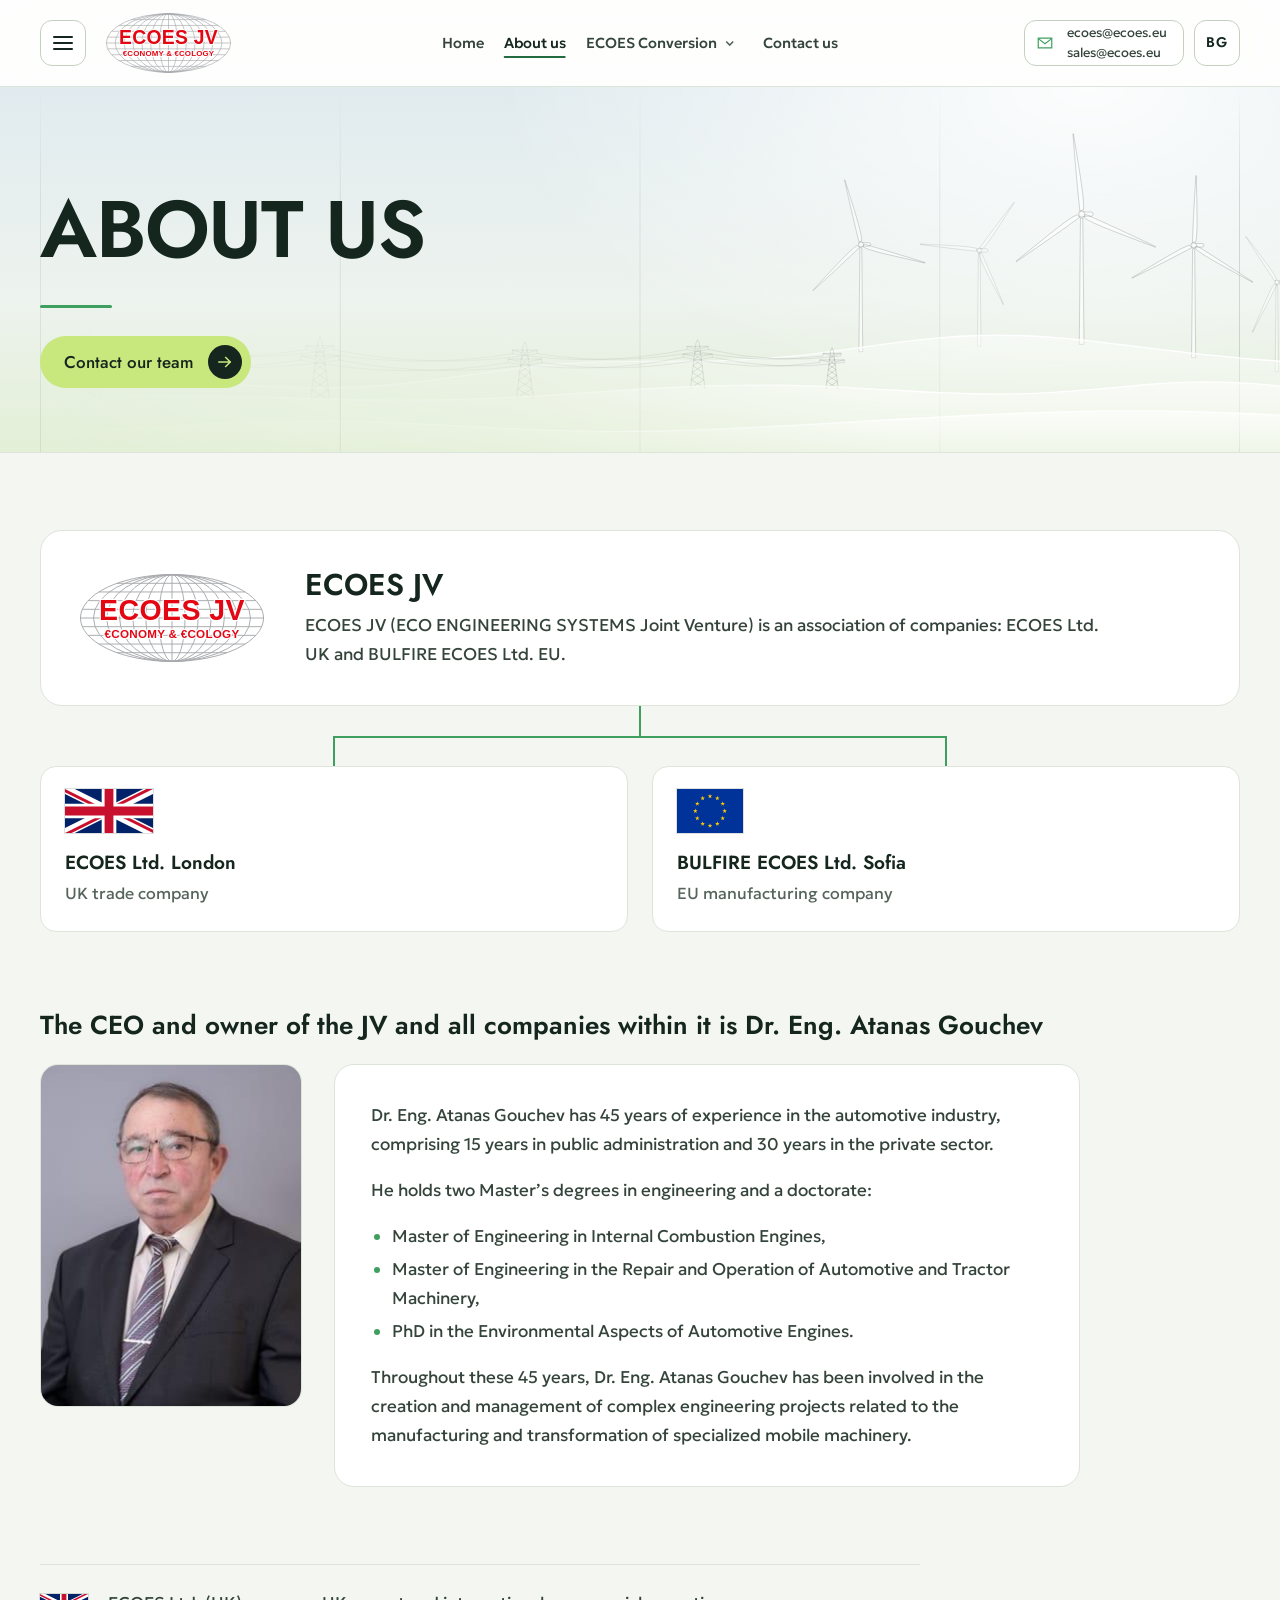
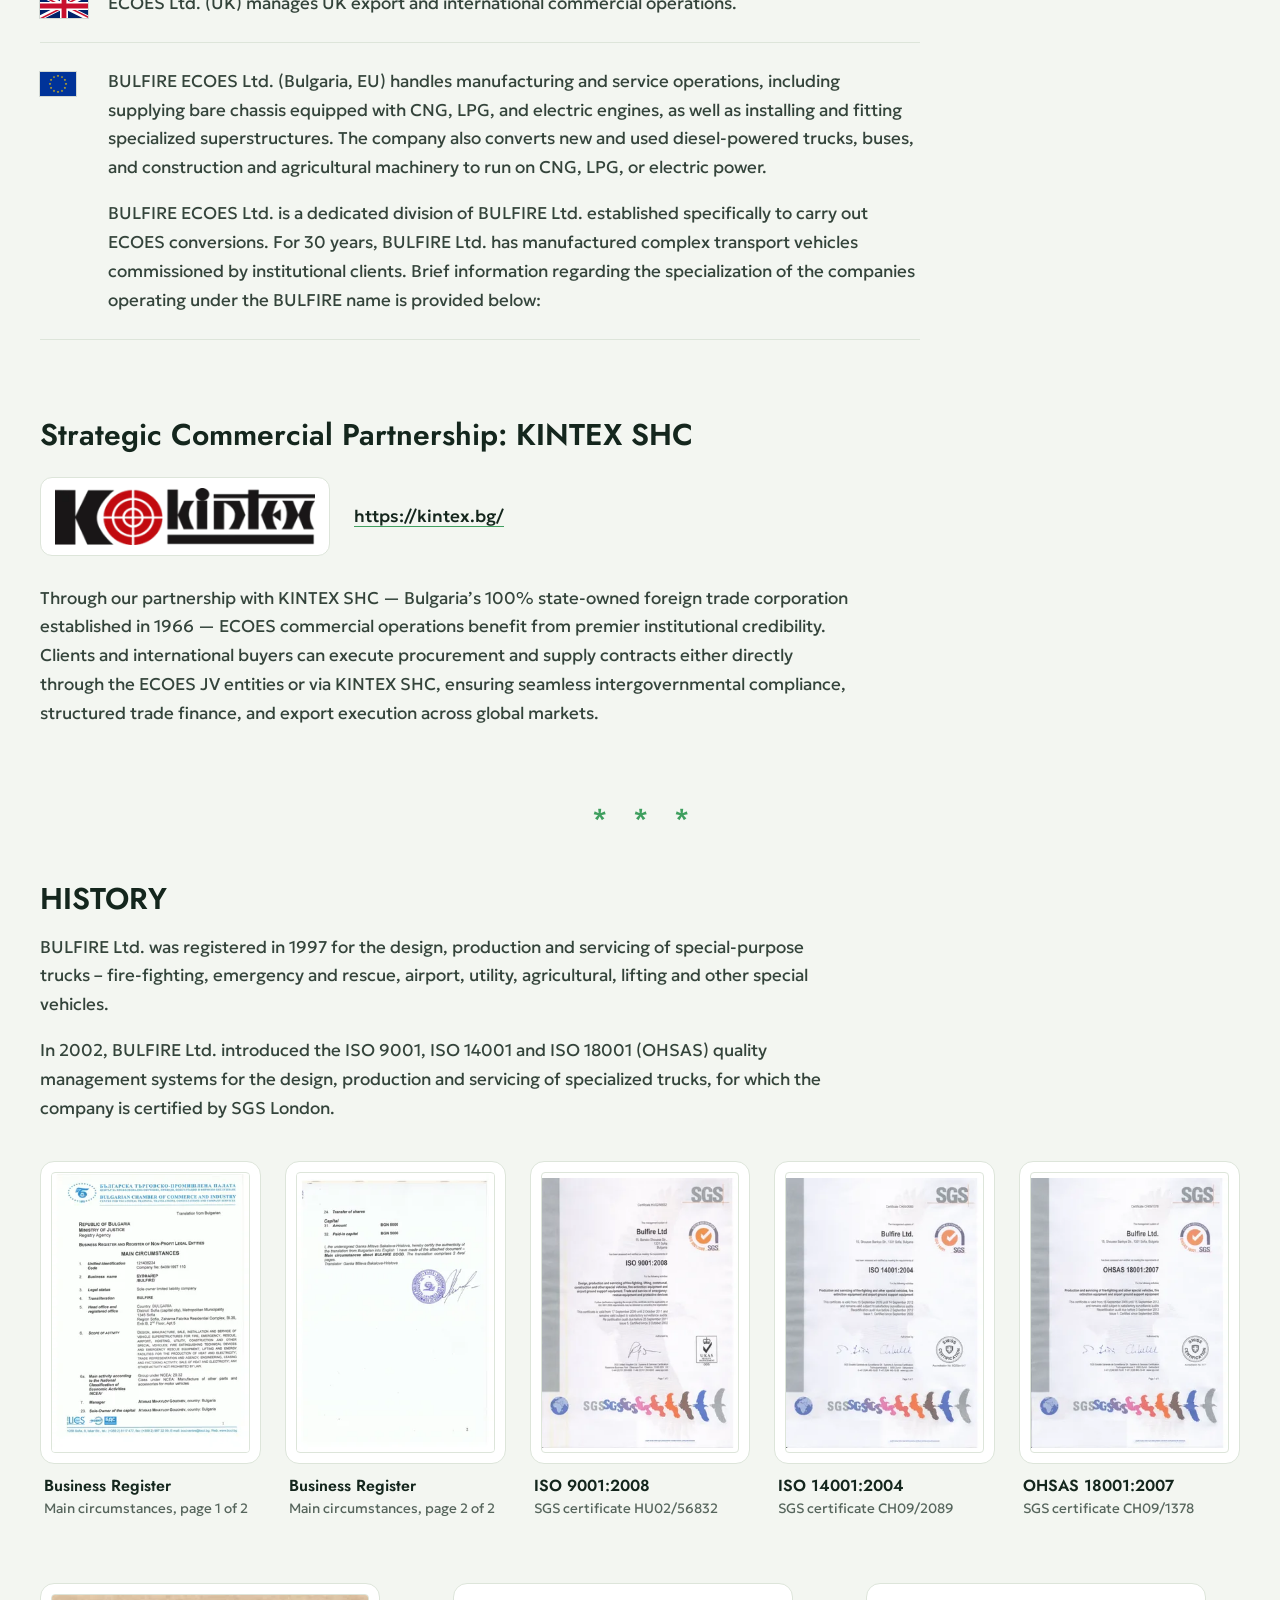
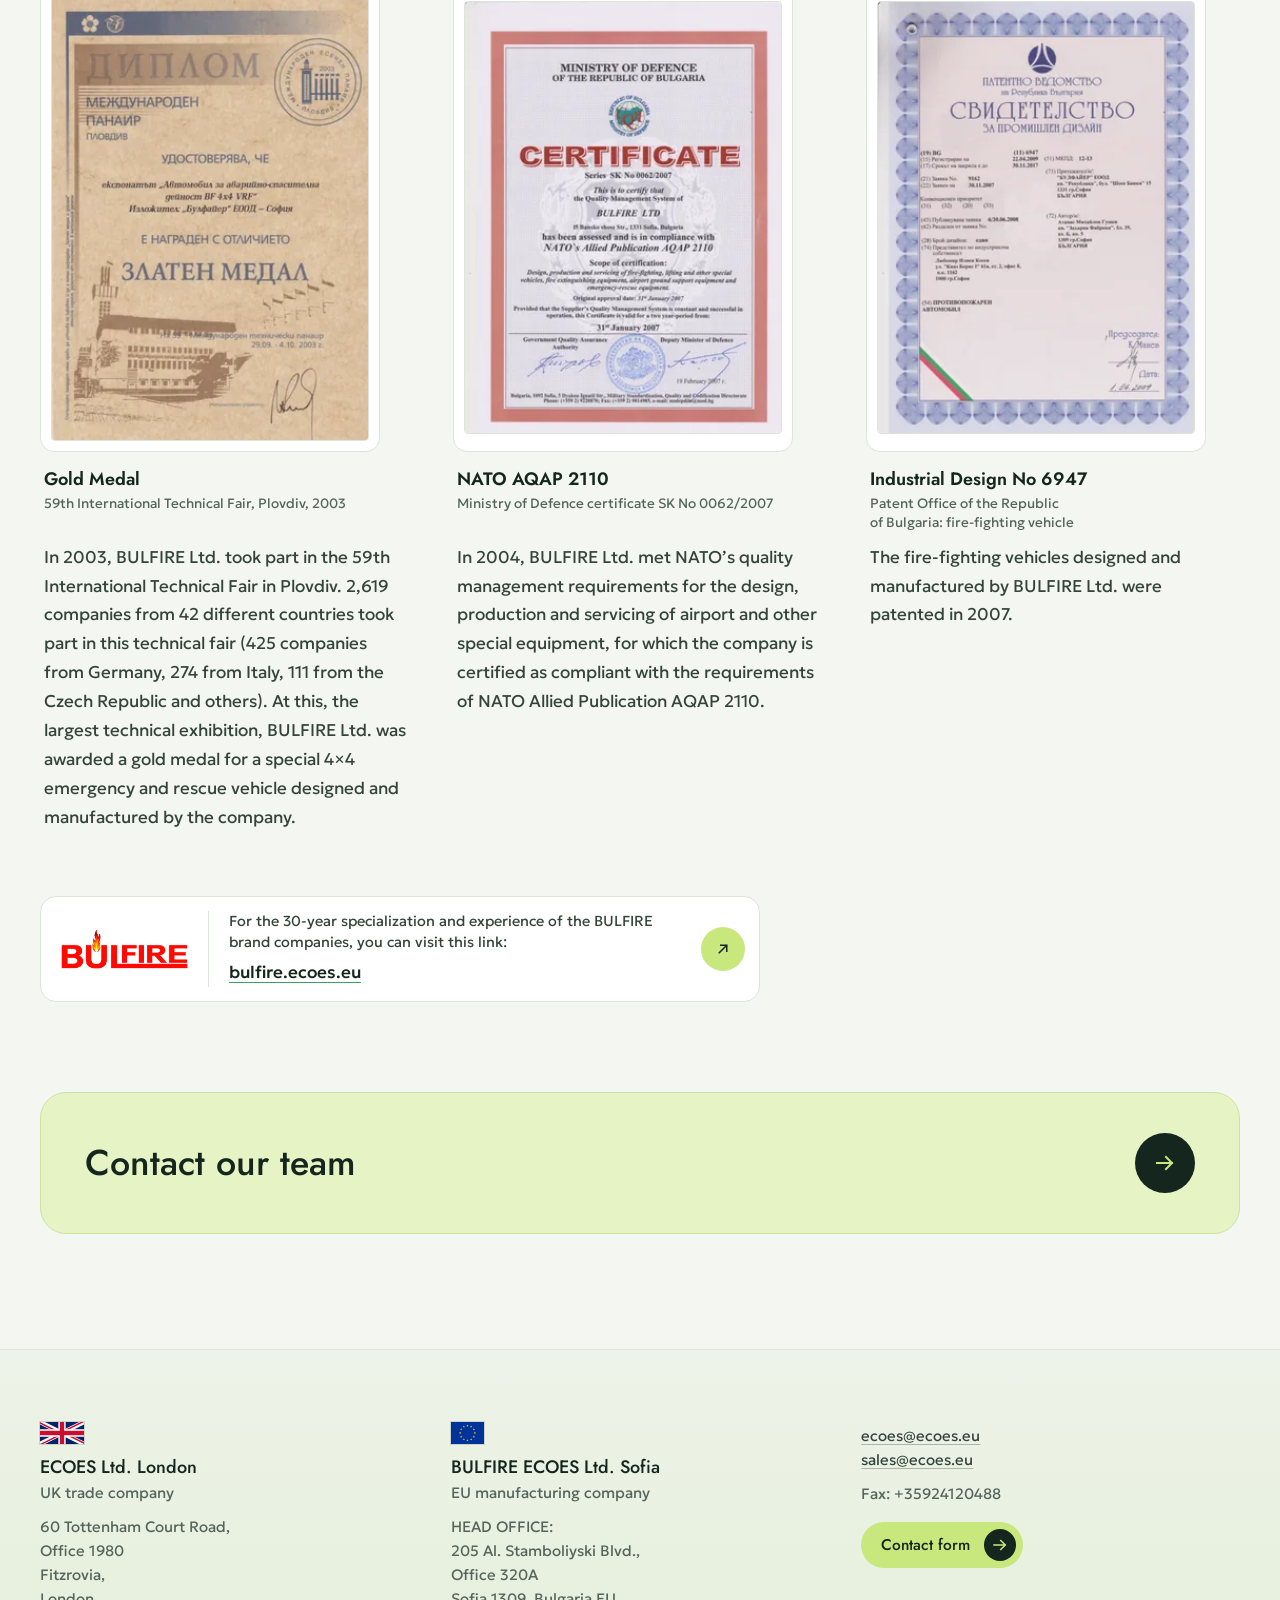
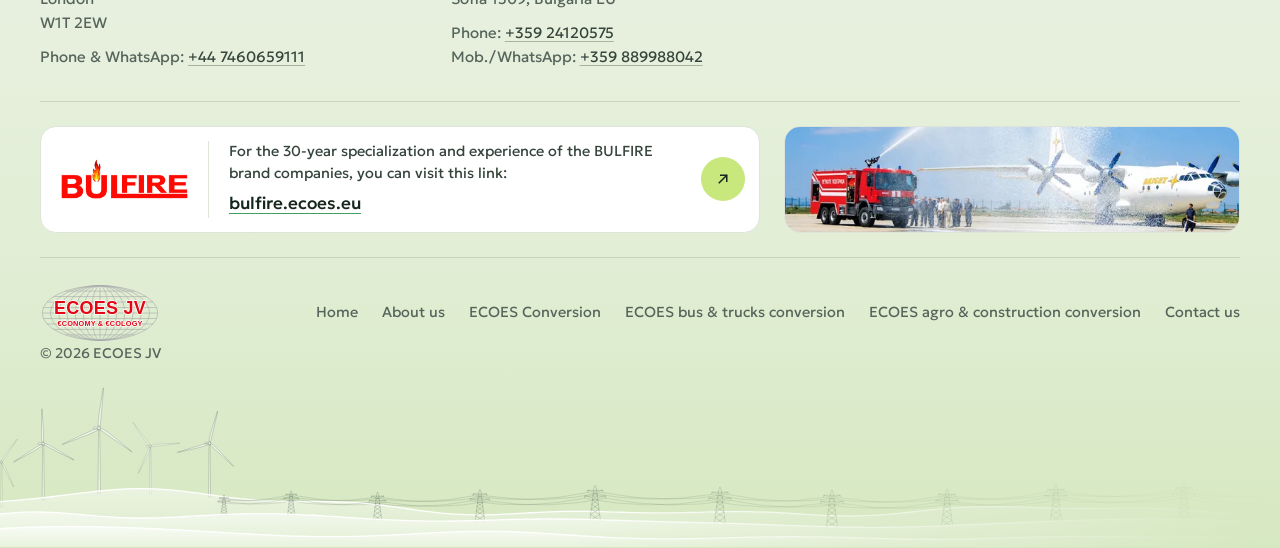
==== commit d8dd4dba: "Remove the Turkish company (ECOES Ltd. Istanbul) from the site At the client's request, everything a" ====
--- a/about-us/index.html
+++ b/about-us/index.html
@@ -4,7 +4,7 @@
   <meta charset="utf-8">
   <meta name="viewport" content="width=device-width, initial-scale=1">
   <title>About us - ECOES JV</title>
-  <meta name="description" content="ECOES JV (ECO ENGINEERING SYSTEMS Joint Venture) is an association of companies: ECOES Ltd. UK, BULFIRE ECOES Ltd. EU, and ECOES Ltd. Turkey.">
+  <meta name="description" content="ECOES JV (ECO ENGINEERING SYSTEMS Joint Venture) is an association of companies: ECOES Ltd. UK and BULFIRE ECOES Ltd. EU.">
   <meta name="theme-color" content="#ffffff">
   <link rel="canonical" href="https://ecoes.eu/about-us/">
   <link rel="alternate" hreflang="en" href="https://ecoes.eu/about-us/">
@@ -69,7 +69,7 @@
             <img src="../assets/img/logo.svg" alt="" width="220" height="106">
             <div>
               <h2 id="jv-title"><span translate="no">ECOES JV</span></h2>
-              <p><span translate="no">ECOES JV </span>(ECO ENGINEERING SYSTEMS Joint Venture) is an association of companies:<span translate="no"> ECOES Ltd. </span>UK,<span translate="no"> BULFIRE ECOES Ltd. </span>EU, and<span translate="no"> ECOES Ltd. </span>Turkey.</p>
+              <p><span translate="no">ECOES JV </span>(ECO ENGINEERING SYSTEMS Joint Venture) is an association of companies:<span translate="no"> ECOES Ltd. </span>UK and<span translate="no"> BULFIRE ECOES Ltd. </span>EU.</p>
             </div>
           </div>
           <ul class="org-members">
@@ -88,15 +88,6 @@
               <div>
                 <h3><span translate="no">BULFIRE ECOES Ltd. </span>Sofia</h3>
                 <p>EU manufacturing company</p>
-              </div>
-              </div>
-            </li>
-            <li class="org-member">
-              <div class="org-card">
-              <img class="flag" src="../assets/img/flags/tr.svg" alt="" width="45" height="30">
-              <div>
-                <h3><span translate="no">ECOES Ltd. </span>Istanbul</h3>
-                <p>Turkish trade company</p>
               </div>
               </div>
             </li>
@@ -128,12 +119,6 @@
               <img class="flag" src="../assets/img/flags/uk.svg" alt="" width="60" height="30">
               <div>
                 <p><span translate="no">ECOES Ltd. </span>(UK) manages UK export and international commercial operations.</p>
-              </div>
-            </li>
-            <li class="role">
-              <img class="flag" src="../assets/img/flags/tr.svg" alt="" width="45" height="30">
-              <div>
-                <p><span translate="no">ECOES Ltd. </span>(Turkey) manages exports, imports, and service operations in Turkey.</p>
               </div>
             </li>
             <li class="role">
@@ -282,12 +267,6 @@
           <p>Phone: <a href="tel:+35924120575" translate="no">+359 24120575</a><br>Mob./WhatsApp: <a href="tel:+359889988042" translate="no">+359 889988042</a></p>
         </div>
         <div class="footer-office">
-          <img class="flag" src="../assets/img/flags/tr.svg" alt="" width="45" height="30">
-          <h2><span translate="no">ECOES Ltd. </span>Istanbul</h2>
-          <p>Turkish trade company</p>
-          <p translate="no">İSTANBUL 34149, Türkiye<br>EGS Business Park №:12/8<br>Bakirköy,</p>
-        </div>
-        <div class="footer-office">
           <p><a href="mailto:ecoes@ecoes.eu" translate="no">ecoes@ecoes.eu</a><br><a href="mailto:sales@ecoes.eu" translate="no">sales@ecoes.eu</a></p>
           <p>Fax: <span translate="no">+35924120488</span></p>
           <a class="btn" href="../contact-us/#contact-form"><span class="l10n-src">Contact form</span><span class="l10n-bg" lang="bg" translate="no">Форма за контакт</span><svg viewBox="0 0 24 24" fill="none" stroke="currentColor" stroke-width="2" stroke-linecap="square" aria-hidden="true" focusable="false"><path d="M4 12h15M13 6l6 6-6 6"/></svg></a>
--- a/assets/css/style.css
+++ b/assets/css/style.css
@@ -1066,7 +1066,7 @@
   .org-jv { grid-template-columns: minmax(0, 1fr); }
 }
 
-/* the joint venture wired to its three companies; wires live on the list items, cards inside them */
+/* the joint venture wired to its two companies; wires live on the list items, cards inside them */
 .org-members {
   --drop: 30px;
   --gap: clamp(16px, 2vw, 24px);
@@ -1075,7 +1075,7 @@
   margin: 0;
   padding: calc(var(--drop) * 2) 0 0;
   display: grid;
-  grid-template-columns: repeat(3, minmax(0, 1fr));
+  grid-template-columns: repeat(2, minmax(0, 1fr));
   gap: var(--gap);
 }
 .org-members::before,
@@ -1093,8 +1093,8 @@
 }
 .org-members::after {    /* bus */
   top: var(--drop);
-  left: calc((100% - 2 * var(--gap)) / 6);
-  right: calc((100% - 2 * var(--gap)) / 6);
+  left: calc((100% - var(--gap)) / 4);     /* from the middle of the first card to the middle of the second */
+  right: calc((100% - var(--gap)) / 4);
   height: 2px;
 }
 .org-member { position: relative; display: flex; }
@@ -1451,7 +1451,6 @@
   border-top: 1px solid var(--line);
 }
 .line-label { color: var(--muted); }
-.tbd { color: var(--signal); }
 
 
 /* ---------- Calls to action ---------- */
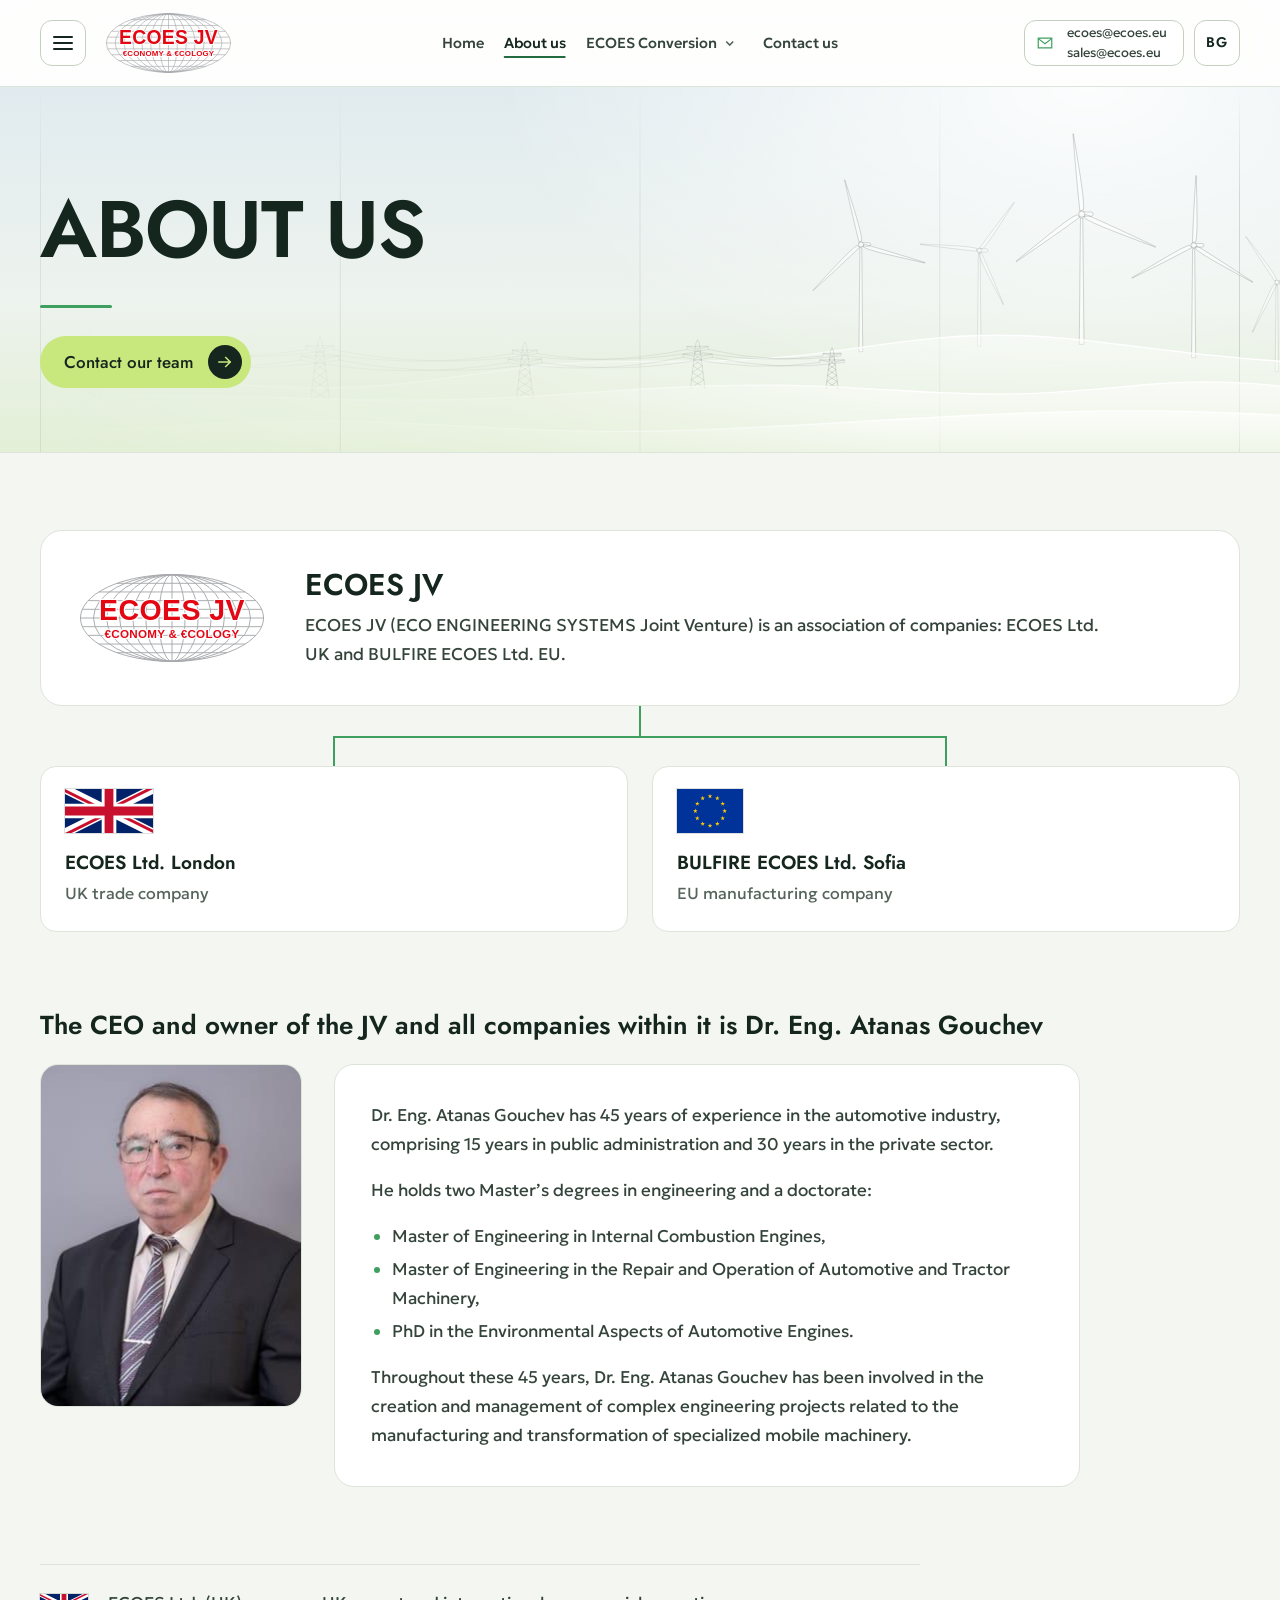
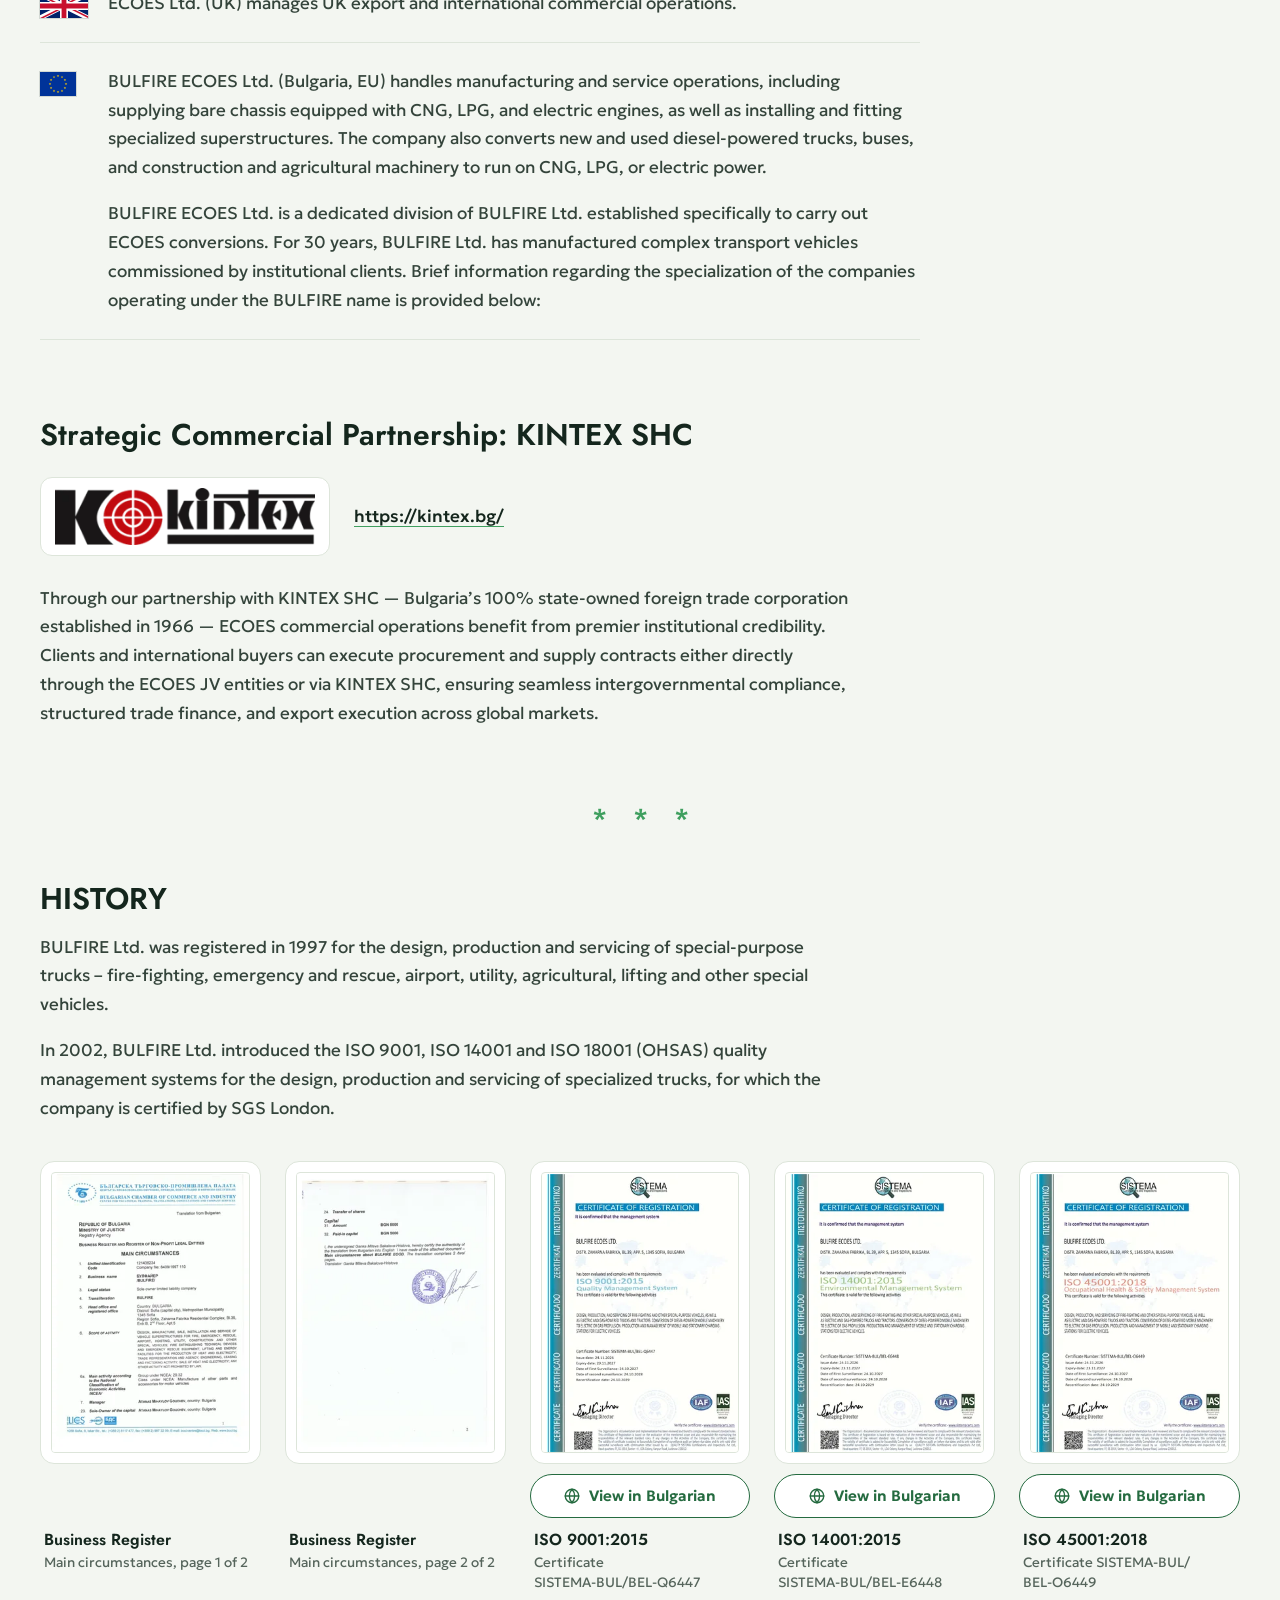
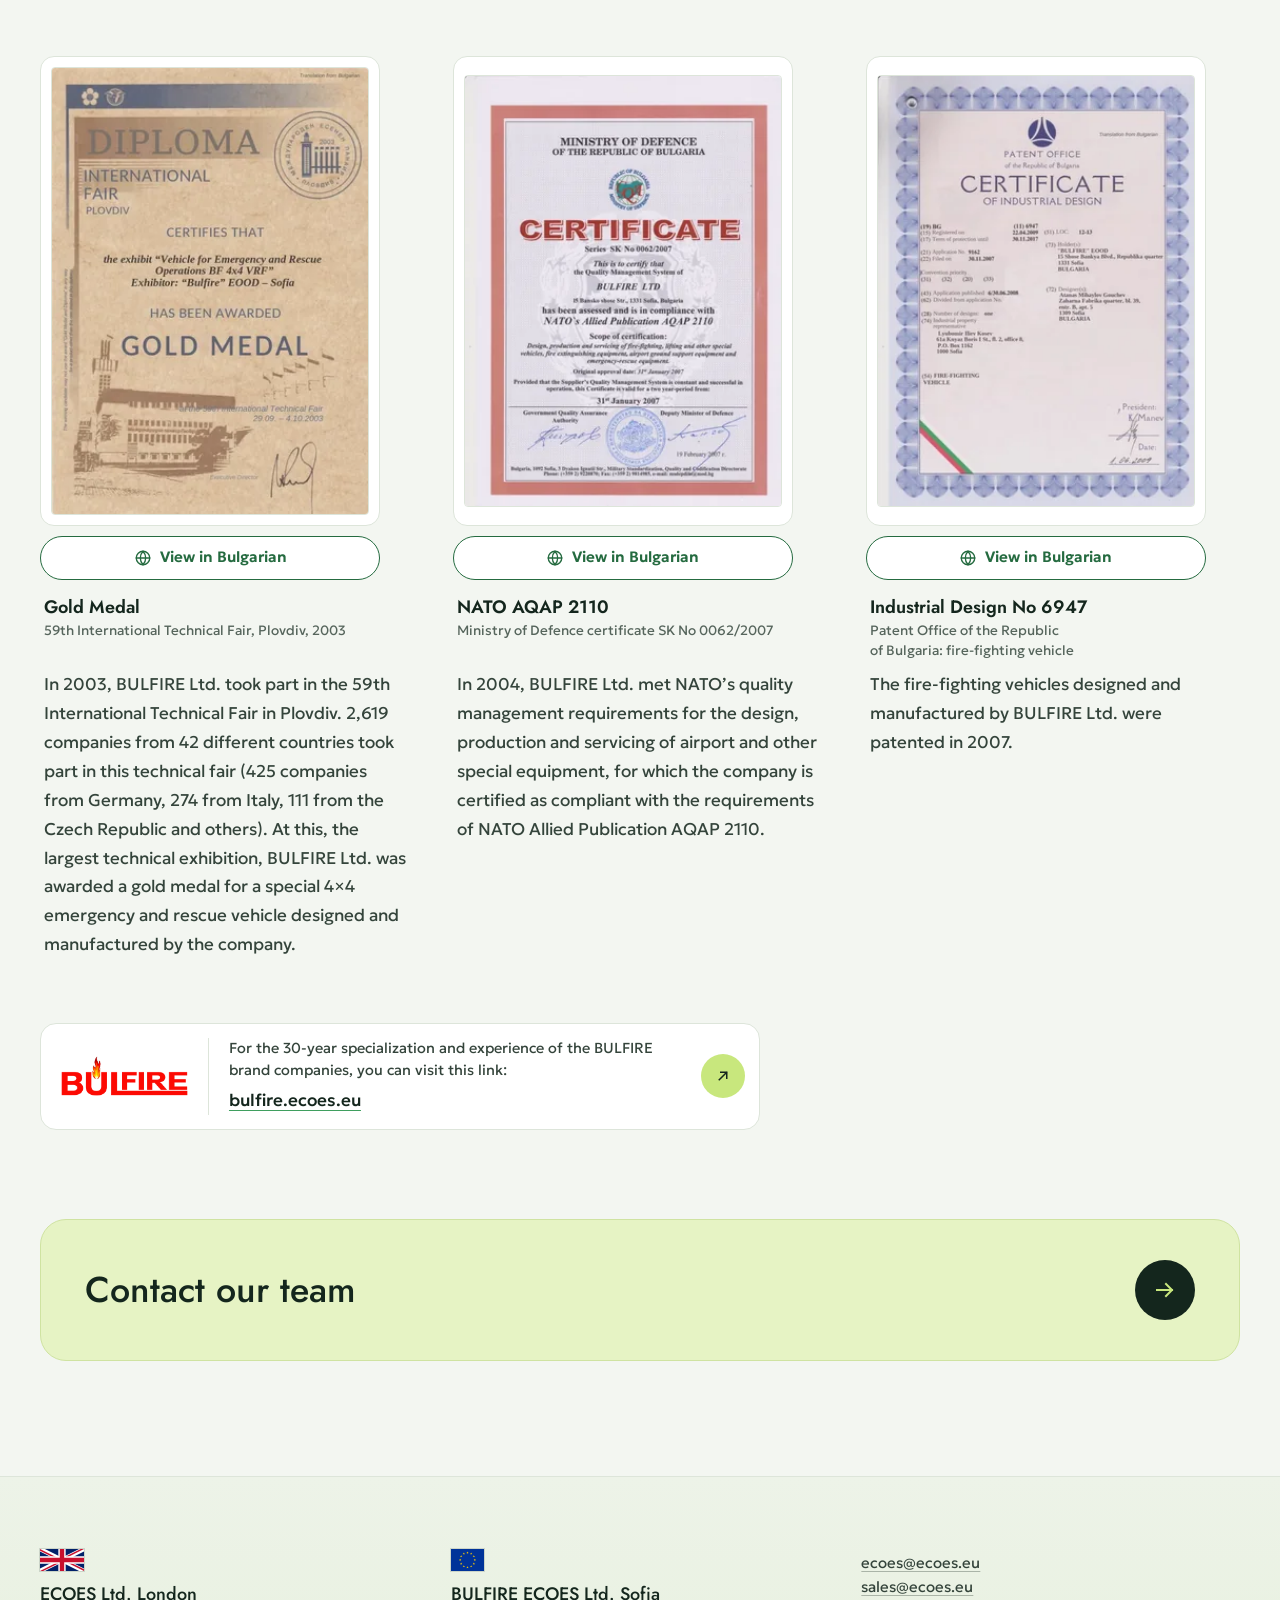
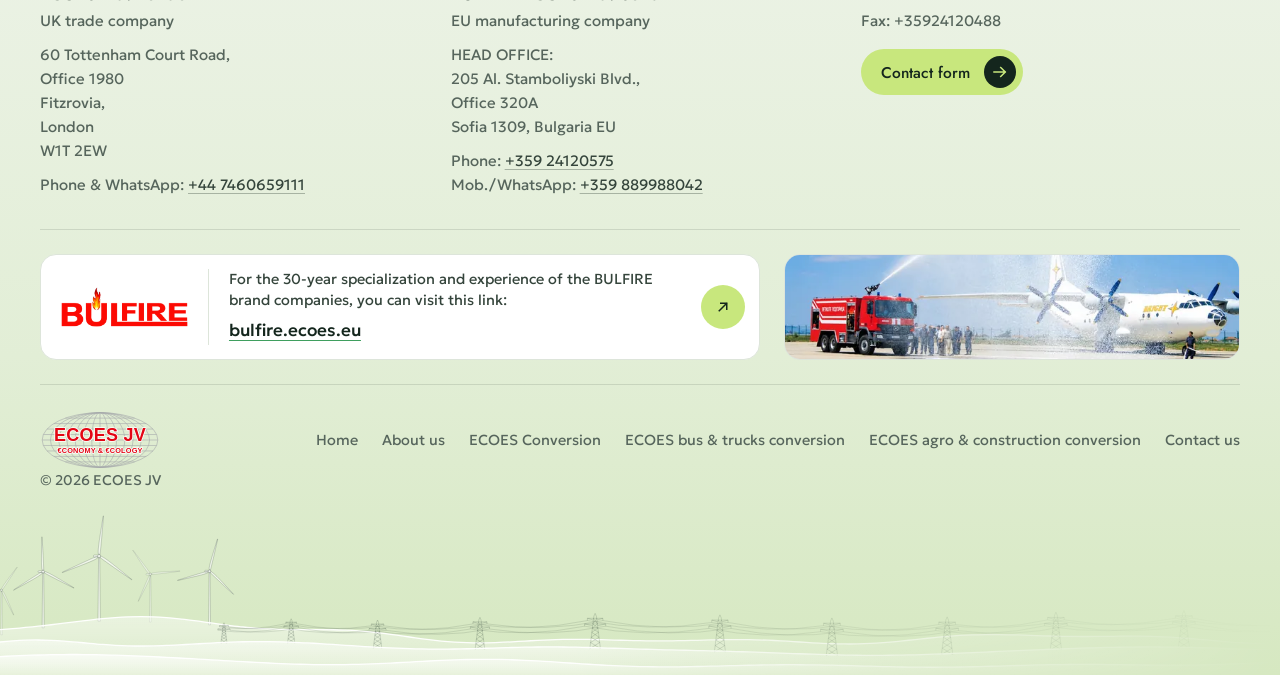
==== commit f35e4e37: "About us HISTORY: SISTEMA certificates; documents in two languages As on franchise.ecoes.eu, at the " ====
--- a/about-us/index.html
+++ b/about-us/index.html
@@ -168,61 +168,61 @@
               <p class="doc-title">Business Register<span class="doc-detail">Main circumstances, page 2 of 2</span></p>
             </li>
             <li class="doc">
-              <a class="doc-link" href="../assets/img/about/history/iso-9001.jpg" data-webp="../assets/img/about/history/iso-9001.webp">
-                <picture>
-                  <source type="image/webp" srcset="../assets/img/about/history/iso-9001-300.webp 300w, ../assets/img/about/history/iso-9001.webp 600w" sizes="(max-width: 479px) 45vw, 260px">
-                  <img src="../assets/img/about/history/iso-9001-300.jpg" srcset="../assets/img/about/history/iso-9001-300.jpg 300w, ../assets/img/about/history/iso-9001.jpg 600w" sizes="(max-width: 479px) 45vw, 260px" alt="SGS certificate HU02/56832: the management system of Bulfire Ltd meets the requirements of ISO 9001:2008" width="300" height="412" loading="lazy">
-                </picture>
-              </a>
-              <p class="doc-title">ISO 9001:2008<span class="doc-detail">SGS certificate HU02/56832</span></p>
-            </li>
-            <li class="doc">
-              <a class="doc-link" href="../assets/img/about/history/iso-14001.jpg" data-webp="../assets/img/about/history/iso-14001.webp">
-                <picture>
-                  <source type="image/webp" srcset="../assets/img/about/history/iso-14001-300.webp 300w, ../assets/img/about/history/iso-14001.webp 600w" sizes="(max-width: 479px) 45vw, 260px">
-                  <img src="../assets/img/about/history/iso-14001-300.jpg" srcset="../assets/img/about/history/iso-14001-300.jpg 300w, ../assets/img/about/history/iso-14001.jpg 600w" sizes="(max-width: 479px) 45vw, 260px" alt="SGS certificate CH09/2089: the management system of Bulfire Ltd. meets the requirements of ISO 14001:2004" width="300" height="412" loading="lazy">
-                </picture>
-              </a>
-              <p class="doc-title">ISO 14001:2004<span class="doc-detail">SGS certificate CH09/2089</span></p>
-            </li>
-            <li class="doc">
-              <a class="doc-link" href="../assets/img/about/history/ohsas-18001.jpg" data-webp="../assets/img/about/history/ohsas-18001.webp">
-                <picture>
-                  <source type="image/webp" srcset="../assets/img/about/history/ohsas-18001-300.webp 300w, ../assets/img/about/history/ohsas-18001.webp 600w" sizes="(max-width: 479px) 45vw, 260px">
-                  <img src="../assets/img/about/history/ohsas-18001-300.jpg" srcset="../assets/img/about/history/ohsas-18001-300.jpg 300w, ../assets/img/about/history/ohsas-18001.jpg 600w" sizes="(max-width: 479px) 45vw, 260px" alt="SGS certificate CH09/1378: the management system of Bulfire Ltd. meets the requirements of OHSAS 18001:2007" width="300" height="412" loading="lazy">
-                </picture>
-              </a>
-              <p class="doc-title">OHSAS 18001:2007<span class="doc-detail">SGS certificate CH09/1378</span></p>
+              <div class="doc-wrap">
+                <a class="doc-link" href="../assets/img/about/history/iso-9001-2015.jpg" data-webp="../assets/img/about/history/iso-9001-2015.webp" data-alt-href="../assets/img/about/history/iso-9001-2015-bg.jpg" data-alt-webp="../assets/img/about/history/iso-9001-2015-bg.webp" data-alt-text="The same certificate in Bulgarian translation">
+                  <span class="doc-frame"><picture class="doc-main"><source type="image/webp" srcset="../assets/img/about/history/iso-9001-2015-300.webp 300w, ../assets/img/about/history/iso-9001-2015-600.webp 600w" sizes="(max-width: 479px) 45vw, 260px"><img src="../assets/img/about/history/iso-9001-2015-300.jpg" srcset="../assets/img/about/history/iso-9001-2015-300.jpg 300w, ../assets/img/about/history/iso-9001-2015-600.jpg 600w" sizes="(max-width: 479px) 45vw, 260px" alt="SISTEMA certificate SISTEMA-BUL/BEL-Q6447: the management system of BULFIRE ECOES Ltd. meets the requirements of ISO 9001:2015 (quality management)" width="300" height="424" loading="lazy" decoding="async"></picture><picture class="doc-alt" aria-hidden="true"><source type="image/webp" srcset="../assets/img/about/history/iso-9001-2015-bg-300.webp 300w, ../assets/img/about/history/iso-9001-2015-bg-600.webp 600w" sizes="(max-width: 479px) 45vw, 260px"><img src="../assets/img/about/history/iso-9001-2015-bg-300.jpg" srcset="../assets/img/about/history/iso-9001-2015-bg-300.jpg 300w, ../assets/img/about/history/iso-9001-2015-bg-600.jpg 600w" sizes="(max-width: 479px) 45vw, 260px" alt="" width="300" height="424" loading="lazy" decoding="async"></picture></span>
+                </a>
+                <button class="doc-lang" type="button" hidden><svg viewBox="0 0 24 24" fill="none" stroke="currentColor" stroke-width="1.8" stroke-linecap="round" aria-hidden="true" focusable="false"><circle cx="12" cy="12" r="9"/><path d="M3 12h18M12 3c2.4 2.6 3.6 5.6 3.6 9s-1.2 6.4-3.6 9c-2.4-2.6-3.6-5.6-3.6-9S9.6 5.6 12 3z"/></svg><span class="doc-lang-label" data-alt="View in English">View in Bulgarian</span></button>
+              </div>
+              <p class="doc-title">ISO 9001:2015<span class="doc-detail">Certificate <span class="nobr" translate="no">SISTEMA-BUL/</span><wbr><span class="nobr" translate="no">BEL-Q6447</span></span></p>
+            </li>
+            <li class="doc">
+              <div class="doc-wrap">
+                <a class="doc-link" href="../assets/img/about/history/iso-14001-2015.jpg" data-webp="../assets/img/about/history/iso-14001-2015.webp" data-alt-href="../assets/img/about/history/iso-14001-2015-bg.jpg" data-alt-webp="../assets/img/about/history/iso-14001-2015-bg.webp" data-alt-text="The same certificate in Bulgarian translation">
+                  <span class="doc-frame"><picture class="doc-main"><source type="image/webp" srcset="../assets/img/about/history/iso-14001-2015-300.webp 300w, ../assets/img/about/history/iso-14001-2015-600.webp 600w" sizes="(max-width: 479px) 45vw, 260px"><img src="../assets/img/about/history/iso-14001-2015-300.jpg" srcset="../assets/img/about/history/iso-14001-2015-300.jpg 300w, ../assets/img/about/history/iso-14001-2015-600.jpg 600w" sizes="(max-width: 479px) 45vw, 260px" alt="SISTEMA certificate SISTEMA-BUL/BEL-E6448: the management system of BULFIRE ECOES Ltd. meets the requirements of ISO 14001:2015 (environmental management)" width="300" height="424" loading="lazy" decoding="async"></picture><picture class="doc-alt" aria-hidden="true"><source type="image/webp" srcset="../assets/img/about/history/iso-14001-2015-bg-300.webp 300w, ../assets/img/about/history/iso-14001-2015-bg-600.webp 600w" sizes="(max-width: 479px) 45vw, 260px"><img src="../assets/img/about/history/iso-14001-2015-bg-300.jpg" srcset="../assets/img/about/history/iso-14001-2015-bg-300.jpg 300w, ../assets/img/about/history/iso-14001-2015-bg-600.jpg 600w" sizes="(max-width: 479px) 45vw, 260px" alt="" width="300" height="424" loading="lazy" decoding="async"></picture></span>
+                </a>
+                <button class="doc-lang" type="button" hidden><svg viewBox="0 0 24 24" fill="none" stroke="currentColor" stroke-width="1.8" stroke-linecap="round" aria-hidden="true" focusable="false"><circle cx="12" cy="12" r="9"/><path d="M3 12h18M12 3c2.4 2.6 3.6 5.6 3.6 9s-1.2 6.4-3.6 9c-2.4-2.6-3.6-5.6-3.6-9S9.6 5.6 12 3z"/></svg><span class="doc-lang-label" data-alt="View in English">View in Bulgarian</span></button>
+              </div>
+              <p class="doc-title">ISO 14001:2015<span class="doc-detail">Certificate <span class="nobr" translate="no">SISTEMA-BUL/</span><wbr><span class="nobr" translate="no">BEL-E6448</span></span></p>
+            </li>
+            <li class="doc">
+              <div class="doc-wrap">
+                <a class="doc-link" href="../assets/img/about/history/iso-45001-2018.jpg" data-webp="../assets/img/about/history/iso-45001-2018.webp" data-alt-href="../assets/img/about/history/iso-45001-2018-bg.jpg" data-alt-webp="../assets/img/about/history/iso-45001-2018-bg.webp" data-alt-text="The same certificate in Bulgarian translation">
+                  <span class="doc-frame"><picture class="doc-main"><source type="image/webp" srcset="../assets/img/about/history/iso-45001-2018-300.webp 300w, ../assets/img/about/history/iso-45001-2018-600.webp 600w" sizes="(max-width: 479px) 45vw, 260px"><img src="../assets/img/about/history/iso-45001-2018-300.jpg" srcset="../assets/img/about/history/iso-45001-2018-300.jpg 300w, ../assets/img/about/history/iso-45001-2018-600.jpg 600w" sizes="(max-width: 479px) 45vw, 260px" alt="SISTEMA certificate SISTEMA-BUL/BEL-O6449: the management system of BULFIRE ECOES Ltd. meets the requirements of ISO 45001:2018 (occupational health and safety management)" width="300" height="424" loading="lazy" decoding="async"></picture><picture class="doc-alt" aria-hidden="true"><source type="image/webp" srcset="../assets/img/about/history/iso-45001-2018-bg-300.webp 300w, ../assets/img/about/history/iso-45001-2018-bg-600.webp 600w" sizes="(max-width: 479px) 45vw, 260px"><img src="../assets/img/about/history/iso-45001-2018-bg-300.jpg" srcset="../assets/img/about/history/iso-45001-2018-bg-300.jpg 300w, ../assets/img/about/history/iso-45001-2018-bg-600.jpg 600w" sizes="(max-width: 479px) 45vw, 260px" alt="" width="300" height="424" loading="lazy" decoding="async"></picture></span>
+                </a>
+                <button class="doc-lang" type="button" hidden><svg viewBox="0 0 24 24" fill="none" stroke="currentColor" stroke-width="1.8" stroke-linecap="round" aria-hidden="true" focusable="false"><circle cx="12" cy="12" r="9"/><path d="M3 12h18M12 3c2.4 2.6 3.6 5.6 3.6 9s-1.2 6.4-3.6 9c-2.4-2.6-3.6-5.6-3.6-9S9.6 5.6 12 3z"/></svg><span class="doc-lang-label" data-alt="View in English">View in Bulgarian</span></button>
+              </div>
+              <p class="doc-title">ISO 45001:2018<span class="doc-detail">Certificate <span class="nobr" translate="no">SISTEMA-BUL/</span><wbr><span class="nobr" translate="no">BEL-O6449</span></span></p>
             </li>
           </ul>
           <ul class="awards">
             <li class="award">
-              <a class="doc-link" href="../assets/img/about/history/plovdiv-2003.jpg" data-webp="../assets/img/about/history/plovdiv-2003.webp">
-                <picture>
-                  <source type="image/webp" srcset="../assets/img/about/history/plovdiv-2003-300.webp 300w, ../assets/img/about/history/plovdiv-2003.webp 583w" sizes="(max-width: 359px) 85vw, 300px">
-                  <img src="../assets/img/about/history/plovdiv-2003-300.jpg" srcset="../assets/img/about/history/plovdiv-2003-300.jpg 300w, ../assets/img/about/history/plovdiv-2003.jpg 583w" sizes="(max-width: 359px) 85vw, 300px" alt="Diploma of the International Fair Plovdiv, 2003: the exhibit “Vehicle for emergency and rescue operations BF 4x4 VRF” by Bulfire EOOD, Sofia, is awarded the Gold Medal" width="300" height="423" loading="lazy">
-                </picture>
-              </a>
+              <div class="doc-wrap">
+                <a class="doc-link" href="../assets/img/about/history/plovdiv-2003-en.jpg" data-webp="../assets/img/about/history/plovdiv-2003-en.webp" data-alt-href="../assets/img/about/history/plovdiv-2003.jpg" data-alt-webp="../assets/img/about/history/plovdiv-2003.webp" data-alt-text="The same diploma in the Bulgarian original">
+                  <span class="doc-frame"><picture class="doc-main"><source type="image/webp" srcset="../assets/img/about/history/plovdiv-2003-en-300.webp 300w, ../assets/img/about/history/plovdiv-2003-en.webp 583w" sizes="(max-width: 359px) 85vw, 300px"><img src="../assets/img/about/history/plovdiv-2003-en-300.jpg" srcset="../assets/img/about/history/plovdiv-2003-en-300.jpg 300w, ../assets/img/about/history/plovdiv-2003-en.jpg 583w" sizes="(max-width: 359px) 85vw, 300px" alt="Diploma of the International Fair Plovdiv, 2003, in English translation: the exhibit “Vehicle for emergency and rescue operations BF 4x4 VRF” by Bulfire EOOD, Sofia, is awarded the Gold Medal" width="300" height="423" loading="lazy" decoding="async"></picture><picture class="doc-alt" aria-hidden="true"><source type="image/webp" srcset="../assets/img/about/history/plovdiv-2003-300.webp 300w, ../assets/img/about/history/plovdiv-2003.webp 583w" sizes="(max-width: 359px) 85vw, 300px"><img src="../assets/img/about/history/plovdiv-2003-300.jpg" srcset="../assets/img/about/history/plovdiv-2003-300.jpg 300w, ../assets/img/about/history/plovdiv-2003.jpg 583w" sizes="(max-width: 359px) 85vw, 300px" alt="" width="300" height="423" loading="lazy" decoding="async"></picture></span>
+                </a>
+                <button class="doc-lang" type="button" hidden><svg viewBox="0 0 24 24" fill="none" stroke="currentColor" stroke-width="1.8" stroke-linecap="round" aria-hidden="true" focusable="false"><circle cx="12" cy="12" r="9"/><path d="M3 12h18M12 3c2.4 2.6 3.6 5.6 3.6 9s-1.2 6.4-3.6 9c-2.4-2.6-3.6-5.6-3.6-9S9.6 5.6 12 3z"/></svg><span class="doc-lang-label" data-alt="View in English">View in Bulgarian</span></button>
+              </div>
               <h3 class="doc-title">Gold Medal<span class="doc-detail">59th International Technical Fair, Plovdiv, 2003</span></h3>
               <p>In 2003,<span translate="no"> BULFIRE Ltd. </span>took part in the 59th International Technical Fair in Plovdiv. 2,619 companies from 42 different countries took part in this technical fair (425 companies from Germany, 274 from Italy, 111 from the Czech Republic and others). At this, the largest technical exhibition,<span translate="no"> BULFIRE Ltd. </span>was awarded a gold medal for a special 4×4 emergency and rescue vehicle designed and manufactured by the company.</p>
             </li>
             <li class="award">
-              <a class="doc-link" href="../assets/img/about/history/aqap-2110.jpg" data-webp="../assets/img/about/history/aqap-2110.webp">
-                <picture>
-                  <source type="image/webp" srcset="../assets/img/about/history/aqap-2110-300.webp 300w, ../assets/img/about/history/aqap-2110.webp 599w" sizes="(max-width: 359px) 85vw, 300px">
-                  <img src="../assets/img/about/history/aqap-2110-300.jpg" srcset="../assets/img/about/history/aqap-2110-300.jpg 300w, ../assets/img/about/history/aqap-2110.jpg 599w" sizes="(max-width: 359px) 85vw, 300px" alt="Certificate SK No 0062/2007 of the Ministry of Defence of the Republic of Bulgaria: the quality management system of BULFIRE LTD is in compliance with NATO’s Allied Publication AQAP 2110" width="300" height="409" loading="lazy">
-                </picture>
-              </a>
+              <div class="doc-wrap">
+                <a class="doc-link" href="../assets/img/about/history/aqap-2110.jpg" data-webp="../assets/img/about/history/aqap-2110.webp" data-alt-href="../assets/img/about/history/aqap-2110-bg.jpg" data-alt-webp="../assets/img/about/history/aqap-2110-bg.webp" data-alt-text="The same certificate in Bulgarian translation">
+                  <span class="doc-frame"><picture class="doc-main"><source type="image/webp" srcset="../assets/img/about/history/aqap-2110-300.webp 300w, ../assets/img/about/history/aqap-2110.webp 599w" sizes="(max-width: 359px) 85vw, 300px"><img src="../assets/img/about/history/aqap-2110-300.jpg" srcset="../assets/img/about/history/aqap-2110-300.jpg 300w, ../assets/img/about/history/aqap-2110.jpg 599w" sizes="(max-width: 359px) 85vw, 300px" alt="Certificate SK No 0062/2007 of the Ministry of Defence of the Republic of Bulgaria: the quality management system of BULFIRE LTD is in compliance with NATO’s Allied Publication AQAP 2110" width="300" height="409" loading="lazy" decoding="async"></picture><picture class="doc-alt" aria-hidden="true"><source type="image/webp" srcset="../assets/img/about/history/aqap-2110-bg-300.webp 300w, ../assets/img/about/history/aqap-2110-bg.webp 599w" sizes="(max-width: 359px) 85vw, 300px"><img src="../assets/img/about/history/aqap-2110-bg-300.jpg" srcset="../assets/img/about/history/aqap-2110-bg-300.jpg 300w, ../assets/img/about/history/aqap-2110-bg.jpg 599w" sizes="(max-width: 359px) 85vw, 300px" alt="" width="300" height="409" loading="lazy" decoding="async"></picture></span>
+                </a>
+                <button class="doc-lang" type="button" hidden><svg viewBox="0 0 24 24" fill="none" stroke="currentColor" stroke-width="1.8" stroke-linecap="round" aria-hidden="true" focusable="false"><circle cx="12" cy="12" r="9"/><path d="M3 12h18M12 3c2.4 2.6 3.6 5.6 3.6 9s-1.2 6.4-3.6 9c-2.4-2.6-3.6-5.6-3.6-9S9.6 5.6 12 3z"/></svg><span class="doc-lang-label" data-alt="View in English">View in Bulgarian</span></button>
+              </div>
               <h3 class="doc-title">NATO AQAP 2110<span class="doc-detail">Ministry of Defence certificate SK No 0062/2007</span></h3>
               <p>In 2004,<span translate="no"> BULFIRE Ltd. </span>met NATO’s quality management requirements for the design, production and servicing of airport and other special equipment, for which the company is certified as compliant with the requirements of NATO Allied Publication AQAP&nbsp;2110.</p>
             </li>
             <li class="award">
-              <a class="doc-link" href="../assets/img/about/history/design-6947.jpg" data-webp="../assets/img/about/history/design-6947.webp">
-                <picture>
-                  <source type="image/webp" srcset="../assets/img/about/history/design-6947-300.webp 300w, ../assets/img/about/history/design-6947.webp 599w" sizes="(max-width: 359px) 85vw, 300px">
-                  <img src="../assets/img/about/history/design-6947-300.jpg" srcset="../assets/img/about/history/design-6947-300.jpg 300w, ../assets/img/about/history/design-6947.jpg 599w" sizes="(max-width: 359px) 85vw, 300px" alt="Certificate No 6947 of the Patent Office of the Republic of Bulgaria for the industrial design “Fire-fighting vehicle”, owner BULFIRE EOOD, author Atanas Mihaylov Gouchev, registered on 22 April 2009" width="300" height="409" loading="lazy">
-                </picture>
-              </a>
+              <div class="doc-wrap">
+                <a class="doc-link" href="../assets/img/about/history/design-6947-en.jpg" data-webp="../assets/img/about/history/design-6947-en.webp" data-alt-href="../assets/img/about/history/design-6947.jpg" data-alt-webp="../assets/img/about/history/design-6947.webp" data-alt-text="The same certificate in the Bulgarian original">
+                  <span class="doc-frame"><picture class="doc-main"><source type="image/webp" srcset="../assets/img/about/history/design-6947-en-300.webp 300w, ../assets/img/about/history/design-6947-en.webp 599w" sizes="(max-width: 359px) 85vw, 300px"><img src="../assets/img/about/history/design-6947-en-300.jpg" srcset="../assets/img/about/history/design-6947-en-300.jpg 300w, ../assets/img/about/history/design-6947-en.jpg 599w" sizes="(max-width: 359px) 85vw, 300px" alt="Certificate No 6947 of the Patent Office of the Republic of Bulgaria for the industrial design “Fire-fighting vehicle”, in English translation: owner BULFIRE EOOD, designer Atanas Mihaylov Gouchev, registered on 22 April 2009" width="300" height="409" loading="lazy" decoding="async"></picture><picture class="doc-alt" aria-hidden="true"><source type="image/webp" srcset="../assets/img/about/history/design-6947-300.webp 300w, ../assets/img/about/history/design-6947.webp 599w" sizes="(max-width: 359px) 85vw, 300px"><img src="../assets/img/about/history/design-6947-300.jpg" srcset="../assets/img/about/history/design-6947-300.jpg 300w, ../assets/img/about/history/design-6947.jpg 599w" sizes="(max-width: 359px) 85vw, 300px" alt="" width="300" height="409" loading="lazy" decoding="async"></picture></span>
+                </a>
+                <button class="doc-lang" type="button" hidden><svg viewBox="0 0 24 24" fill="none" stroke="currentColor" stroke-width="1.8" stroke-linecap="round" aria-hidden="true" focusable="false"><circle cx="12" cy="12" r="9"/><path d="M3 12h18M12 3c2.4 2.6 3.6 5.6 3.6 9s-1.2 6.4-3.6 9c-2.4-2.6-3.6-5.6-3.6-9S9.6 5.6 12 3z"/></svg><span class="doc-lang-label" data-alt="View in English">View in Bulgarian</span></button>
+              </div>
               <h3 class="doc-title">Industrial Design No 6947<span class="doc-detail">Patent Office of the Republic of Bulgaria: fire-fighting vehicle</span></h3>
               <p>The fire-fighting vehicles designed and manufactured by<span translate="no"> BULFIRE Ltd. </span>were patented in 2007.</p>
             </li>
--- a/assets/css/style.css
+++ b/assets/css/style.css
@@ -94,6 +94,7 @@
   white-space: nowrap;
   border: 0;
 }
+.nobr { white-space: nowrap; }   /* a certificate number breaks only after its slash (<wbr>) */
 
 .skip-link {
   position: absolute;
@@ -1331,6 +1332,59 @@
 .page-body .award .doc-title { margin-top: 16px; font-size: 18px; }
 .page-body .award p { margin: 10px 4px 0; }
 
+/* a document in two languages (client, 2026-11-25, as on franchise.ecoes.eu): both pictures stacked
+   in the link, the button under it swaps them with a cross-fade (none under reduced motion, by the
+   global rule); the link, and so the viewer, follows the version on screen (gallery.js, which also
+   shows the button: hidden without JavaScript) */
+.doc-wrap { position: relative; }
+.award .doc-wrap { max-width: 340px; }
+@supports (grid-template-rows: subgrid) {
+  .award .doc-wrap {   /* takes over the doc-link's stretch: the paper centred, the button under it */
+    align-self: stretch;
+    display: grid;
+    grid-template-rows: minmax(0, 1fr) auto;
+  }
+  /* in the documents' grid only some cards have the button: the captions still start on one line */
+  .docs > li {
+    display: grid;
+    grid-row: span 2;
+    grid-template-rows: subgrid;
+    grid-template-columns: minmax(0, 1fr);   /* a long word (a translation) never widens the card */
+    row-gap: 0;
+    align-items: start;
+  }
+}
+.doc-frame { position: relative; display: block; }
+.doc-frame picture { display: block; transition: opacity .35s ease; }
+.doc-alt { position: absolute; inset: 0; opacity: 0; }
+.is-alt .doc-alt { opacity: 1; }
+.is-alt .doc-main { opacity: 0; }
+.doc-lang {   /* an outlined pill across the card */
+  display: flex;
+  align-items: center;
+  justify-content: center;
+  gap: 8px;
+  width: 100%;
+  min-height: 44px;
+  margin-top: 10px;
+  padding: 8px 14px;
+  border: 1.5px solid var(--leaf);
+  border-radius: 999px;
+  background: var(--paper);
+  color: var(--leaf);
+  font-family: var(--font-text);
+  font-size: 15px;
+  font-weight: 600;
+  line-height: 1.25;
+  text-align: center;
+  cursor: pointer;
+  transition: background-color .2s ease-out, color .2s ease-out;
+}
+.doc-lang[hidden] { display: none; }
+.doc-lang svg { width: 18px; height: 18px; flex: none; }
+.doc-lang-label { min-width: 0; overflow-wrap: anywhere; text-wrap: balance; }
+.doc-lang:hover { background: var(--leaf); color: #fff; }
+
 /* a document full size: the page dims to ink, the document on its white paper, caption and
    previous / next below */
 .lightbox {
